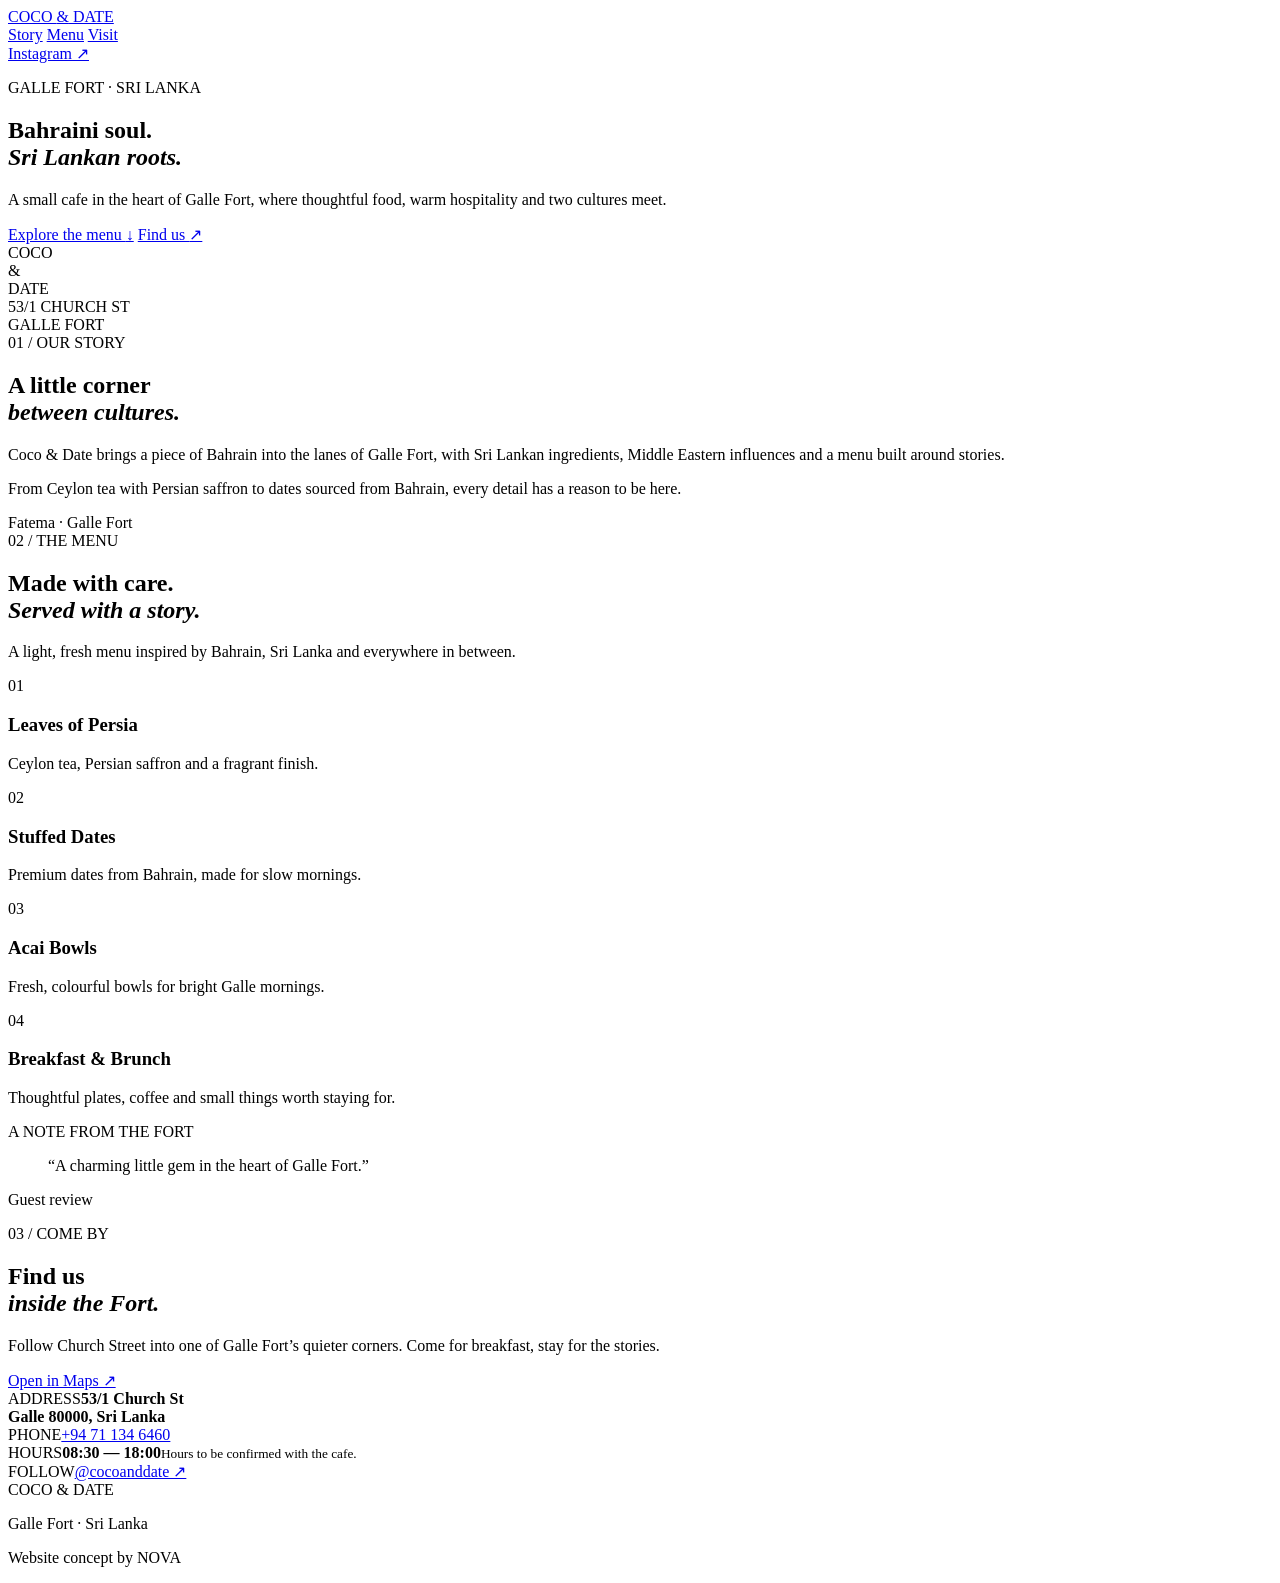
==== index.html @ 82e6dc42 "Build Coco & Date website foundation" ====
<!doctype html>
<html lang="en">
<head>
  <meta charset="UTF-8">
  <meta name="viewport" content="width=device-width, initial-scale=1.0">
  <meta name="description" content="Coco & Date, a Bahraini and Sri Lankan cafe experience in Galle Fort.">
  <meta name="theme-color" content="#17130f">
  <title>Coco & Date | Galle Fort</title>
  <link rel="preconnect" href="https://fonts.googleapis.com">
  <link rel="preconnect" href="https://fonts.gstatic.com" crossorigin>
  <link href="https://fonts.googleapis.com/css2?family=DM+Mono:wght@400;500&family=Manrope:wght@400;500;600&family=Playfair+Display:wght@500;600&display=swap" rel="stylesheet">
  <link rel="stylesheet" href="style.css">
</head>
<body>
  <div class="grain" aria-hidden="true"></div>
  <header class="nav-wrap">
    <nav class="nav container">
      <a class="brand" href="#top" aria-label="Coco and Date home">COCO <span>&</span> DATE</a>
      <div class="nav-links">
        <a href="#story">Story</a>
        <a href="#menu">Menu</a>
        <a href="#visit">Visit</a>
      </div>
      <a class="nav-cta" href="https://www.instagram.com/cocoanddate/" target="_blank" rel="noreferrer">Instagram ↗</a>
    </nav>
  </header>

  <main id="top">
    <section class="hero container">
      <div class="hero-copy reveal">
        <p class="eyebrow">GALLE FORT · SRI LANKA</p>
        <h1>Bahraini soul.<br><em>Sri Lankan roots.</em></h1>
        <p class="hero-text">A small cafe in the heart of Galle Fort, where thoughtful food, warm hospitality and two cultures meet.</p>
        <div class="hero-actions">
          <a class="button button-dark" href="#menu">Explore the menu <span>↓</span></a>
          <a class="text-link" href="#visit">Find us <span>↗</span></a>
        </div>
      </div>
      <div class="hero-art reveal delay-1" aria-label="Coco and Date visual placeholder">
        <div class="sun"></div>
        <div class="arch arch-back"></div>
        <div class="arch arch-front"><span>COCO<br>&<br>DATE</span></div>
        <div class="date-shape date-one"></div>
        <div class="date-shape date-two"></div>
        <div class="hero-note">53/1 CHURCH ST<br>GALLE FORT</div>
      </div>
    </section>

    <section class="story section container" id="story">
      <div class="section-label reveal">01 / OUR STORY</div>
      <div class="story-grid">
        <h2 class="reveal">A little corner<br><em>between cultures.</em></h2>
        <div class="story-copy reveal delay-1">
          <p>Coco & Date brings a piece of Bahrain into the lanes of Galle Fort, with Sri Lankan ingredients, Middle Eastern influences and a menu built around stories.</p>
          <p>From Ceylon tea with Persian saffron to dates sourced from Bahrain, every detail has a reason to be here.</p>
          <span class="signature">Fatema · Galle Fort</span>
        </div>
      </div>
    </section>

    <section class="menu section" id="menu">
      <div class="container">
        <div class="section-label reveal">02 / THE MENU</div>
        <div class="menu-head">
          <h2 class="reveal">Made with care.<br><em>Served with a story.</em></h2>
          <p class="reveal delay-1">A light, fresh menu inspired by Bahrain, Sri Lanka and everywhere in between.</p>
        </div>
        <div class="menu-grid">
          <article class="menu-card reveal">
            <span>01</span><h3>Leaves of Persia</h3><p>Ceylon tea, Persian saffron and a fragrant finish.</p>
          </article>
          <article class="menu-card featured reveal delay-1">
            <span>02</span><h3>Stuffed Dates</h3><p>Premium dates from Bahrain, made for slow mornings.</p>
          </article>
          <article class="menu-card reveal delay-2">
            <span>03</span><h3>Acai Bowls</h3><p>Fresh, colourful bowls for bright Galle mornings.</p>
          </article>
          <article class="menu-card reveal">
            <span>04</span><h3>Breakfast & Brunch</h3><p>Thoughtful plates, coffee and small things worth staying for.</p>
          </article>
        </div>
      </div>
    </section>

    <section class="quote section container">
      <p class="eyebrow reveal">A NOTE FROM THE FORT</p>
      <blockquote class="reveal delay-1">“A charming little gem in the heart of Galle Fort.”</blockquote>
      <p class="quote-source reveal delay-2">Guest review</p>
    </section>

    <section class="visit section container" id="visit">
      <div class="section-label reveal">03 / COME BY</div>
      <div class="visit-grid">
        <div class="visit-copy reveal">
          <h2>Find us<br><em>inside the Fort.</em></h2>
          <p>Follow Church Street into one of Galle Fort’s quieter corners. Come for breakfast, stay for the stories.</p>
          <a class="button button-dark" href="https://www.google.com/maps/search/?api=1&query=Coco%20And%20Date%2C%2053%2F1%20Church%20St%2C%20Galle" target="_blank" rel="noreferrer">Open in Maps ↗</a>
        </div>
        <div class="visit-card reveal delay-1">
          <div><span>ADDRESS</span><strong>53/1 Church St<br>Galle 80000, Sri Lanka</strong></div>
          <div><span>PHONE</span><a href="tel:+94711346460">+94 71 134 6460</a></div>
          <div><span>HOURS</span><strong>08:30 — 18:00</strong><small>Hours to be confirmed with the cafe.</small></div>
          <div><span>FOLLOW</span><a href="https://www.instagram.com/cocoanddate/" target="_blank" rel="noreferrer">@cocoanddate ↗</a></div>
        </div>
      </div>
    </section>
  </main>

  <footer class="footer container">
    <div class="brand">COCO <span>&</span> DATE</div>
    <p>Galle Fort · Sri Lanka</p>
    <p class="footer-note">Website concept by NOVA</p>
  </footer>

  <script src="script.js"></script>
</body>
</html>
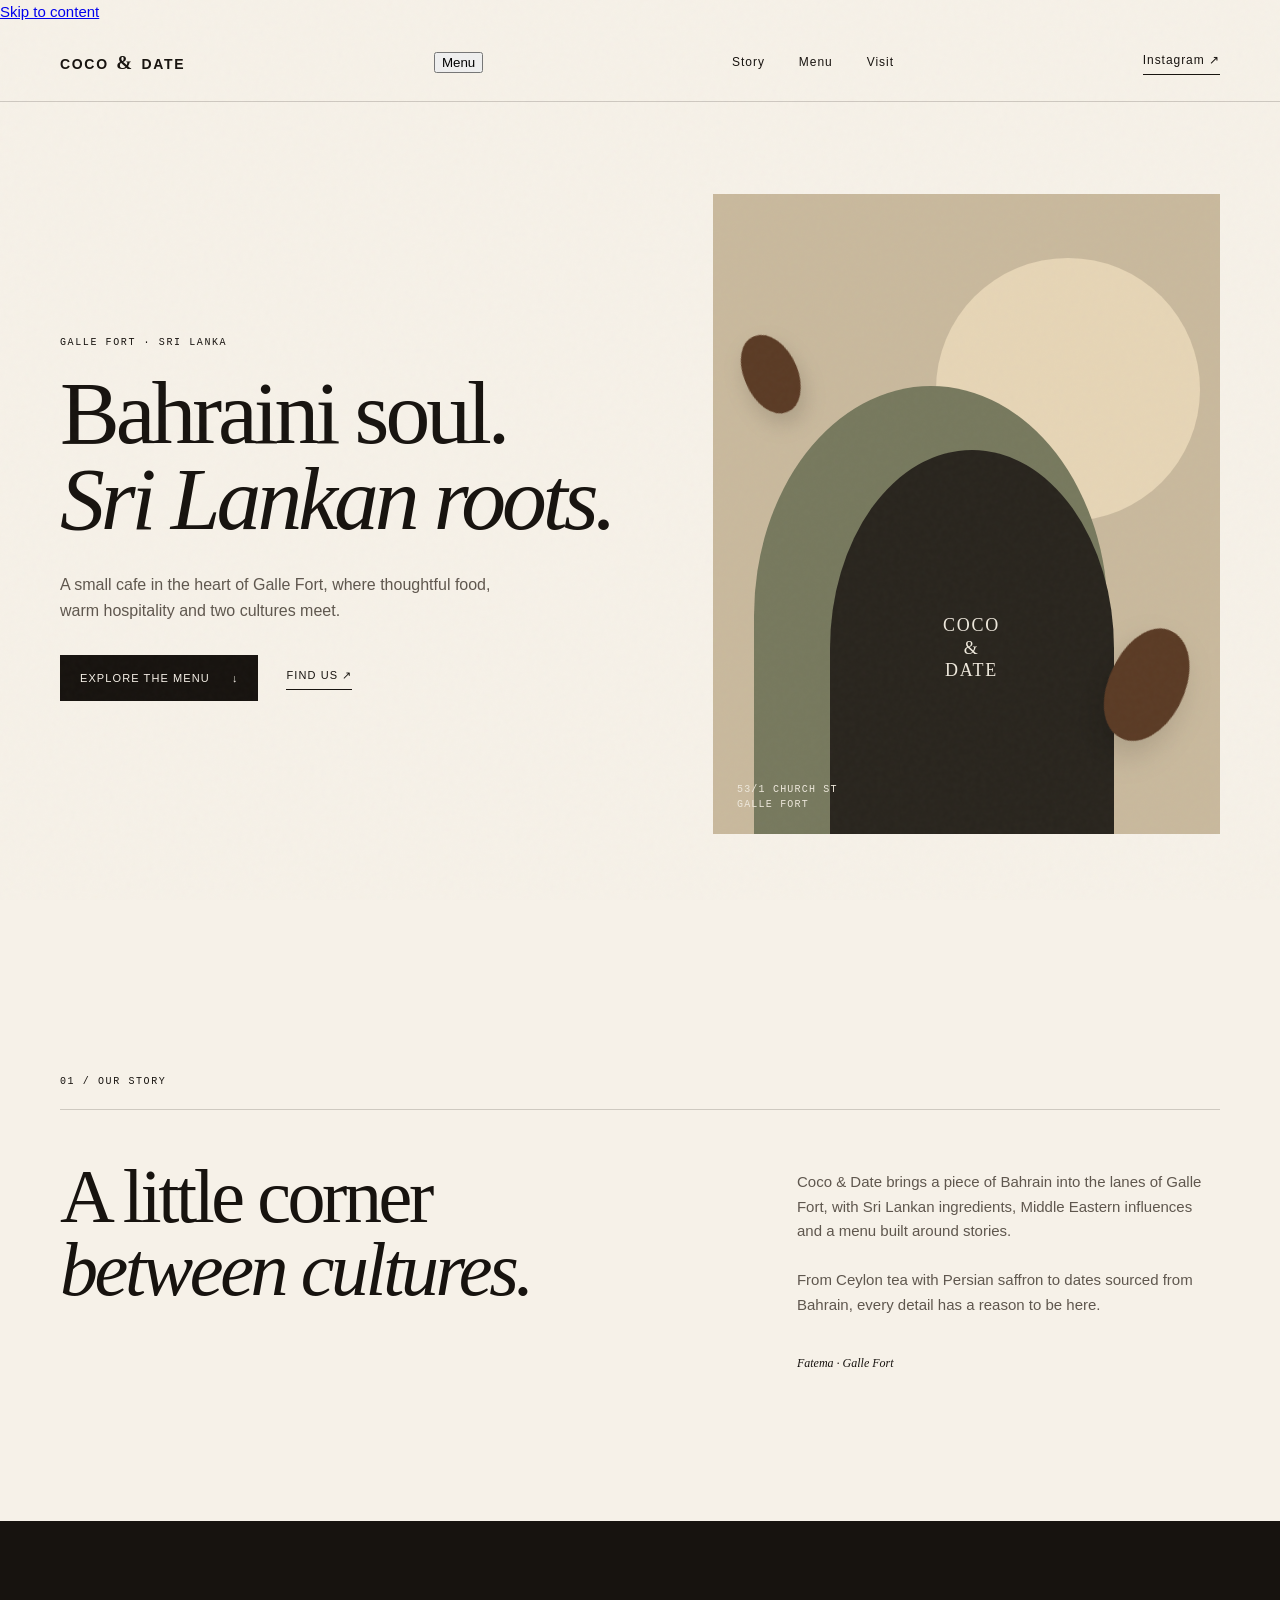
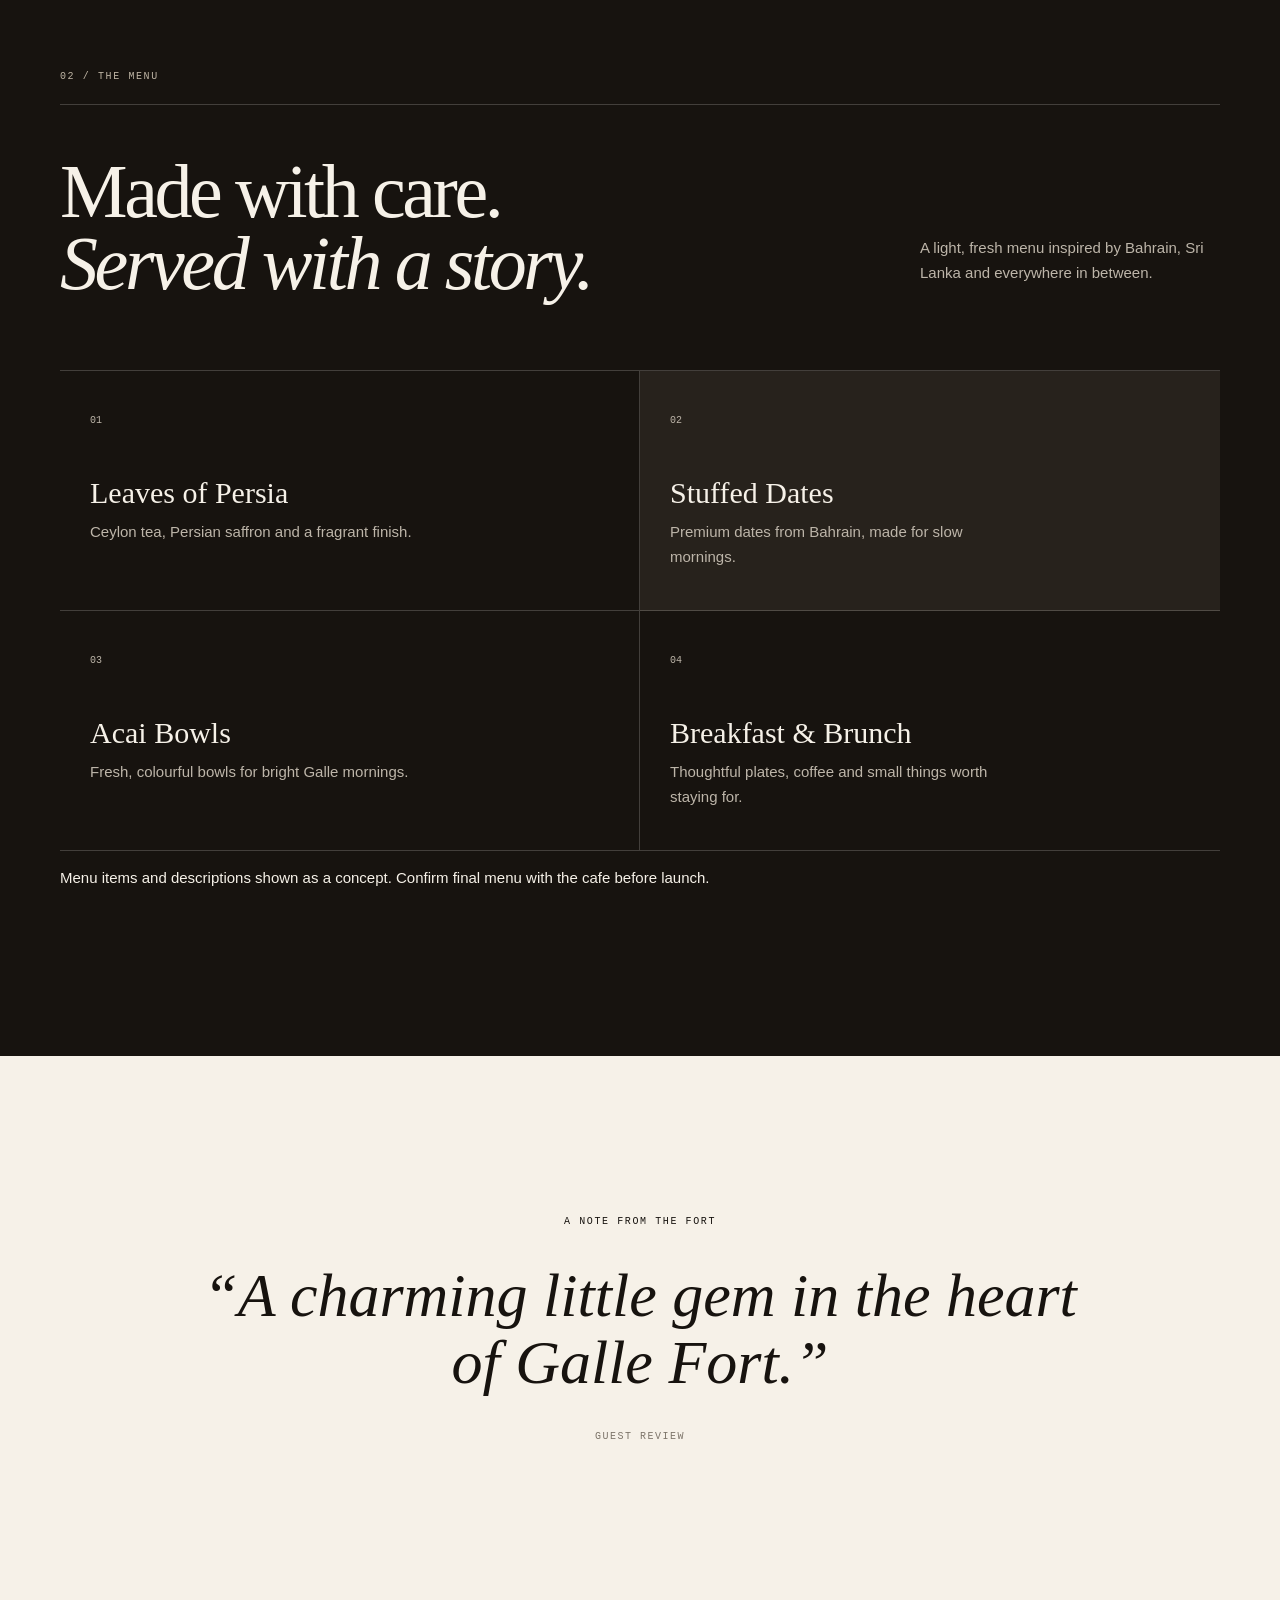
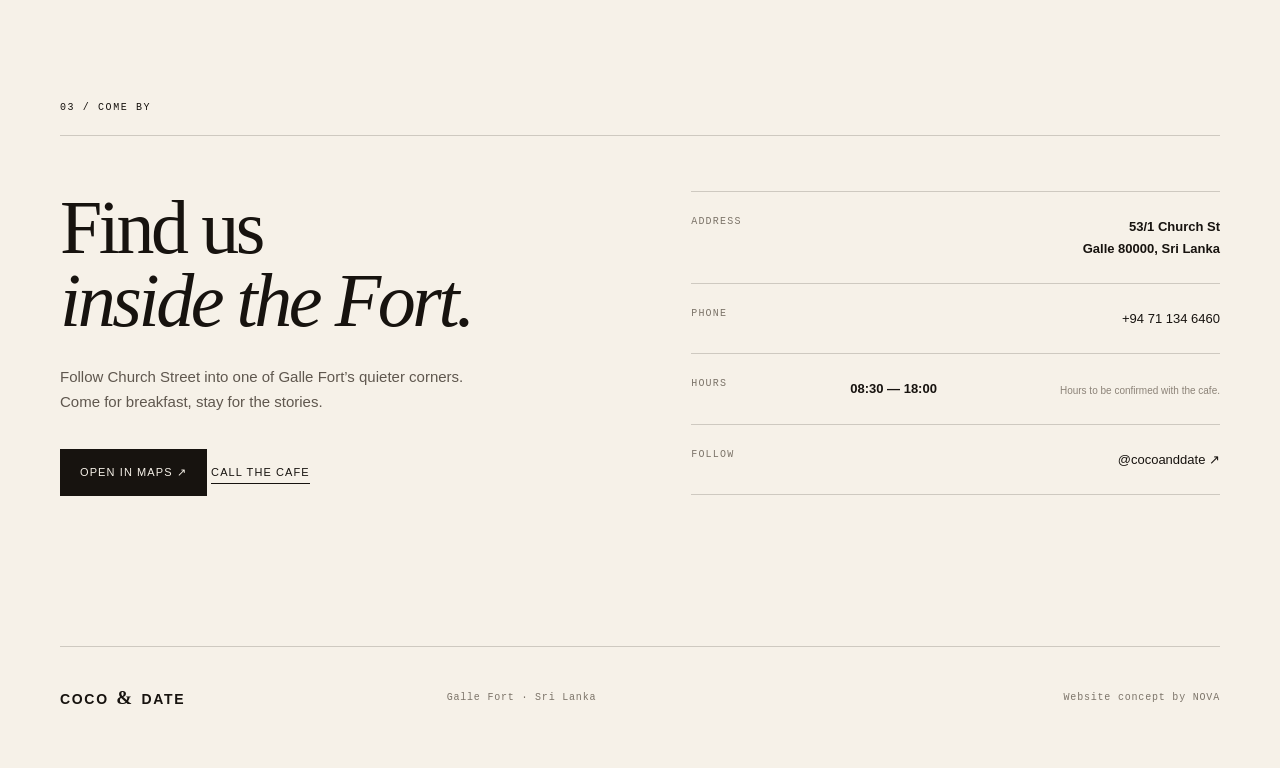
==== commit 73bad761: "Polish landing page SEO accessibility and mobile navigation" ====
--- a/index.html
+++ b/index.html
@@ -5,6 +5,14 @@
   <meta name="viewport" content="width=device-width, initial-scale=1.0">
   <meta name="description" content="Coco & Date, a Bahraini and Sri Lankan cafe experience in Galle Fort.">
   <meta name="theme-color" content="#17130f">
+  <meta name="robots" content="index, follow">
+  <meta property="og:type" content="website">
+  <meta property="og:title" content="Coco & Date | Galle Fort">
+  <meta property="og:description" content="Bahraini soul. Sri Lankan roots. A cafe experience in Galle Fort.">
+  <meta property="og:url" content="https://alphaoshyy.github.io/coco-date-website/">
+  <meta name="twitter:card" content="summary">
+  <link rel="canonical" href="https://alphaoshyy.github.io/coco-date-website/">
+  <link rel="icon" href="favicon.svg" type="image/svg+xml">
   <title>Coco & Date | Galle Fort</title>
   <link rel="preconnect" href="https://fonts.googleapis.com">
   <link rel="preconnect" href="https://fonts.gstatic.com" crossorigin>
@@ -12,21 +20,23 @@
   <link rel="stylesheet" href="style.css">
 </head>
 <body>
+  <a class="skip-link" href="#main-content">Skip to content</a>
   <div class="grain" aria-hidden="true"></div>
   <header class="nav-wrap">
-    <nav class="nav container">
+    <nav class="nav container" aria-label="Main navigation">
       <a class="brand" href="#top" aria-label="Coco and Date home">COCO <span>&</span> DATE</a>
-      <div class="nav-links">
+      <button class="menu-toggle" type="button" aria-expanded="false" aria-controls="site-nav">Menu</button>
+      <div class="nav-links" id="site-nav">
         <a href="#story">Story</a>
         <a href="#menu">Menu</a>
         <a href="#visit">Visit</a>
       </div>
-      <a class="nav-cta" href="https://www.instagram.com/cocoanddate/" target="_blank" rel="noreferrer">Instagram ↗</a>
+      <a class="nav-cta" href="https://www.instagram.com/cocoanddate/" target="_blank" rel="noopener noreferrer">Instagram ↗</a>
     </nav>
   </header>
 
-  <main id="top">
-    <section class="hero container">
+  <main id="main-content">
+    <section class="hero container" id="top">
       <div class="hero-copy reveal">
         <p class="eyebrow">GALLE FORT · SRI LANKA</p>
         <h1>Bahraini soul.<br><em>Sri Lankan roots.</em></h1>
@@ -36,10 +46,10 @@
           <a class="text-link" href="#visit">Find us <span>↗</span></a>
         </div>
       </div>
-      <div class="hero-art reveal delay-1" aria-label="Coco and Date visual placeholder">
+      <div class="hero-art reveal delay-1" role="img" aria-label="Editorial Coco and Date illustration inspired by Galle Fort, dates and warm Mediterranean architecture">
         <div class="sun"></div>
         <div class="arch arch-back"></div>
-        <div class="arch arch-front"><span>COCO<br>&<br>DATE</span></div>
+        <div class="arch arch-front"><span>COCO<br>&amp;<br>DATE</span></div>
         <div class="date-shape date-one"></div>
         <div class="date-shape date-two"></div>
         <div class="hero-note">53/1 CHURCH ST<br>GALLE FORT</div>
@@ -51,7 +61,7 @@
       <div class="story-grid">
         <h2 class="reveal">A little corner<br><em>between cultures.</em></h2>
         <div class="story-copy reveal delay-1">
-          <p>Coco & Date brings a piece of Bahrain into the lanes of Galle Fort, with Sri Lankan ingredients, Middle Eastern influences and a menu built around stories.</p>
+          <p>Coco &amp; Date brings a piece of Bahrain into the lanes of Galle Fort, with Sri Lankan ingredients, Middle Eastern influences and a menu built around stories.</p>
           <p>From Ceylon tea with Persian saffron to dates sourced from Bahrain, every detail has a reason to be here.</p>
           <span class="signature">Fatema · Galle Fort</span>
         </div>
@@ -66,19 +76,12 @@
           <p class="reveal delay-1">A light, fresh menu inspired by Bahrain, Sri Lanka and everywhere in between.</p>
         </div>
         <div class="menu-grid">
-          <article class="menu-card reveal">
-            <span>01</span><h3>Leaves of Persia</h3><p>Ceylon tea, Persian saffron and a fragrant finish.</p>
-          </article>
-          <article class="menu-card featured reveal delay-1">
-            <span>02</span><h3>Stuffed Dates</h3><p>Premium dates from Bahrain, made for slow mornings.</p>
-          </article>
-          <article class="menu-card reveal delay-2">
-            <span>03</span><h3>Acai Bowls</h3><p>Fresh, colourful bowls for bright Galle mornings.</p>
-          </article>
-          <article class="menu-card reveal">
-            <span>04</span><h3>Breakfast & Brunch</h3><p>Thoughtful plates, coffee and small things worth staying for.</p>
-          </article>
+          <article class="menu-card reveal"><span>01</span><h3>Leaves of Persia</h3><p>Ceylon tea, Persian saffron and a fragrant finish.</p></article>
+          <article class="menu-card featured reveal delay-1"><span>02</span><h3>Stuffed Dates</h3><p>Premium dates from Bahrain, made for slow mornings.</p></article>
+          <article class="menu-card reveal delay-2"><span>03</span><h3>Acai Bowls</h3><p>Fresh, colourful bowls for bright Galle mornings.</p></article>
+          <article class="menu-card reveal"><span>04</span><h3>Breakfast &amp; Brunch</h3><p>Thoughtful plates, coffee and small things worth staying for.</p></article>
         </div>
+        <p class="menu-note">Menu items and descriptions shown as a concept. Confirm final menu with the cafe before launch.</p>
       </div>
     </section>
 
@@ -94,20 +97,23 @@
         <div class="visit-copy reveal">
           <h2>Find us<br><em>inside the Fort.</em></h2>
           <p>Follow Church Street into one of Galle Fort’s quieter corners. Come for breakfast, stay for the stories.</p>
-          <a class="button button-dark" href="https://www.google.com/maps/search/?api=1&query=Coco%20And%20Date%2C%2053%2F1%20Church%20St%2C%20Galle" target="_blank" rel="noreferrer">Open in Maps ↗</a>
+          <div class="visit-actions">
+            <a class="button button-dark" href="https://www.google.com/maps/search/?api=1&query=Coco%20And%20Date%2C%2053%2F1%20Church%20St%2C%20Galle" target="_blank" rel="noopener noreferrer">Open in Maps ↗</a>
+            <a class="text-link" href="tel:+94711346460">Call the cafe</a>
+          </div>
         </div>
         <div class="visit-card reveal delay-1">
           <div><span>ADDRESS</span><strong>53/1 Church St<br>Galle 80000, Sri Lanka</strong></div>
           <div><span>PHONE</span><a href="tel:+94711346460">+94 71 134 6460</a></div>
           <div><span>HOURS</span><strong>08:30 — 18:00</strong><small>Hours to be confirmed with the cafe.</small></div>
-          <div><span>FOLLOW</span><a href="https://www.instagram.com/cocoanddate/" target="_blank" rel="noreferrer">@cocoanddate ↗</a></div>
+          <div><span>FOLLOW</span><a href="https://www.instagram.com/cocoanddate/" target="_blank" rel="noopener noreferrer">@cocoanddate ↗</a></div>
         </div>
       </div>
     </section>
   </main>
 
   <footer class="footer container">
-    <div class="brand">COCO <span>&</span> DATE</div>
+    <div class="brand">COCO <span>&amp;</span> DATE</div>
     <p>Galle Fort · Sri Lanka</p>
     <p class="footer-note">Website concept by NOVA</p>
   </footer>
--- a/style.css
+++ b/style.css
@@ -0,0 +1 @@
+:root{--ink:#17130f;--cream:#eee8dc;--paper:#f6f1e8;--sand:#d7c7ac;--olive:#59604a;--line:rgba(23,19,15,.18);--serif:'Playfair Display',serif;--sans:'Manrope',sans-serif;--mono:'DM Mono',monospace}*{box-sizing:border-box}html{scroll-behavior:smooth}body{margin:0;background:var(--paper);color:var(--ink);font-family:var(--sans);font-size:15px;line-height:1.65}.grain{position:fixed;inset:0;pointer-events:none;opacity:.055;z-index:20;background-image:url("data:image/svg+xml,%3Csvg viewBox='0 0 180 180' xmlns='http://www.w3.org/2000/svg'%3E%3Cfilter id='n'%3E%3CfeTurbulence type='fractalNoise' baseFrequency='.9' numOctaves='4' stitchTiles='stitch'/%3E%3C/filter%3E%3Crect width='100%25' height='100%25' filter='url(%23n)' opacity='.45'/%3E%3C/svg%3E")}.container{width:min(1160px,calc(100% - 48px));margin:auto}.nav-wrap{position:sticky;top:0;z-index:10;background:rgba(246,241,232,.88);backdrop-filter:blur(14px);border-bottom:1px solid var(--line)}.nav{height:76px;display:flex;align-items:center;justify-content:space-between}.brand{font-size:14px;letter-spacing:.12em;font-weight:600;text-decoration:none;color:inherit}.brand span{font-family:var(--serif);font-size:19px;margin:0 2px}.nav-links{display:flex;gap:34px}.nav a{color:inherit}.nav-links a,.nav-cta{font-size:12px;text-decoration:none;letter-spacing:.08em}.nav-cta{border-bottom:1px solid var(--ink);padding-bottom:3px}.hero{min-height:calc(100vh - 76px);display:grid;grid-template-columns:1fr .9fr;align-items:center;gap:7vw;padding:80px 0}.eyebrow,.section-label{font:500 10px var(--mono);letter-spacing:.16em}.hero h1,.story h2,.menu-head h2,.visit h2{font:500 clamp(52px,7vw,92px)/.96 var(--serif);letter-spacing:-.045em;margin:22px 0}.hero h1 em,.story h2 em,.menu-head h2 em,.visit h2 em{font-style:italic}.hero-text{max-width:470px;font-size:16px;color:#5f574e;margin:30px 0}.hero-actions{display:flex;align-items:center;gap:28px}.button{display:inline-flex;align-items:center;gap:22px;padding:14px 20px;text-decoration:none;font-size:11px;letter-spacing:.1em;text-transform:uppercase}.button-dark{background:var(--ink);color:var(--paper)}.text-link{font-size:11px;letter-spacing:.1em;text-transform:uppercase;color:inherit;text-decoration:none;border-bottom:1px solid var(--ink);padding-bottom:5px}.hero-art{height:min(640px,70vw);min-height:500px;position:relative;overflow:hidden;background:#c9b99d}.sun{position:absolute;width:52%;aspect-ratio:1;border-radius:50%;background:#e6d5b6;top:10%;right:4%}.arch{position:absolute;border-radius:50% 50% 0 0}.arch-back{width:70%;height:72%;left:8%;bottom:-2%;background:#77795e}.arch-front{width:56%;height:62%;left:23%;bottom:-2%;background:#29251e;display:grid;place-items:center;color:#eee8dc;text-align:center;font:500 18px/1.25 var(--serif);letter-spacing:.1em}.date-shape{position:absolute;width:76px;height:118px;background:#5b3b25;border-radius:46% 54% 48% 52%;filter:drop-shadow(0 16px 15px rgba(0,0,0,.15));transform:rotate(28deg)}.date-one{right:7%;bottom:14%}.date-two{left:4%;top:19%;transform:rotate(-22deg) scale(.7)}.hero-note{position:absolute;left:24px;bottom:22px;color:#eee8dc;font:10px/1.5 var(--mono);letter-spacing:.12em}.section{padding:150px 0}.section-label{padding-bottom:22px;border-bottom:1px solid var(--line)}.story-grid{display:grid;grid-template-columns:1.2fr .8fr;gap:8vw;padding-top:50px}.story h2{font-size:clamp(48px,6vw,76px);margin:0}.story-copy{max-width:410px;padding-top:10px}.story-copy p{margin:0 0 24px;color:#5f574e}.signature{display:block;margin-top:38px;font:12px var(--serif);font-style:italic}.menu{background:var(--ink);color:var(--paper)}.menu .section-label{border-color:rgba(246,241,232,.2);color:#bfb5a5}.menu-head{display:flex;justify-content:space-between;align-items:end;gap:50px;padding:50px 0 70px}.menu-head h2{font-size:clamp(48px,6vw,76px);margin:0}.menu-head p{max-width:300px;color:#bdb5a9}.menu-grid{display:grid;grid-template-columns:repeat(2,1fr);border-top:1px solid rgba(246,241,232,.2)}.menu-card{min-height:240px;padding:35px 30px;border-bottom:1px solid rgba(246,241,232,.2)}.menu-card:nth-child(odd){border-right:1px solid rgba(246,241,232,.2)}.menu-card span{font:10px var(--mono);color:#bdb5a9}.menu-card h3{font:500 30px var(--serif);margin:45px 0 10px}.menu-card p{max-width:330px;color:#bdb5a9;margin:0}.menu-card.featured{background:#27221c}.quote{text-align:center;padding-bottom:100px}.quote blockquote{font:italic 500 clamp(34px,5vw,62px)/1.08 var(--serif);max-width:900px;margin:35px auto}.quote-source{font:10px var(--mono);text-transform:uppercase;letter-spacing:.15em;color:#7c7469}.visit-grid{display:grid;grid-template-columns:1fr 1fr;gap:8vw;padding-top:55px}.visit-copy h2{margin:0 0 28px;font-size:clamp(50px,6vw,76px)}.visit-copy p{max-width:420px;color:#5f574e;margin-bottom:35px}.visit-card{border-top:1px solid var(--line)}.visit-card>div{padding:24px 0;border-bottom:1px solid var(--line);display:flex;justify-content:space-between;gap:30px}.visit-card span{font:10px var(--mono);letter-spacing:.12em;color:#7c7469}.visit-card strong,.visit-card a{font-size:13px;text-align:right;color:inherit;text-decoration:none}.visit-card small{display:block;color:#8c8378;font-size:10px;margin-top:5px;text-align:right}.footer{padding:35px 0 55px;border-top:1px solid var(--line);display:grid;grid-template-columns:1fr 1fr 1fr;align-items:center}.footer p{font:10px var(--mono);letter-spacing:.08em;color:#7c7469;margin:0}.footer-note{text-align:right}.reveal{opacity:0;transform:translateY(24px);transition:opacity .8s ease,transform .8s ease}.reveal.visible{opacity:1;transform:none}.delay-1{transition-delay:.12s}.delay-2{transition-delay:.22s}@media(max-width:800px){.container{width:min(100% - 32px,600px)}.nav{height:68px}.nav-links{display:none}.hero{min-height:auto;grid-template-columns:1fr;gap:55px;padding:70px 0}.hero h1{font-size:58px}.hero-art{height:110vw;min-height:420px}.section{padding:100px 0}.story-grid,.visit-grid{grid-template-columns:1fr;gap:50px}.menu-head{display:block}.menu-head p{margin-top:28px}.menu-grid{grid-template-columns:1fr}.menu-card:nth-child(odd){border-right:0}.footer{grid-template-columns:1fr;gap:18px}.footer-note{text-align:left}.visit-card>div{display:grid;grid-template-columns:90px 1fr}.visit-card strong,.visit-card a,.visit-card small{text-align:left}.hero-actions{gap:18px}.button{padding:13px 16px}}
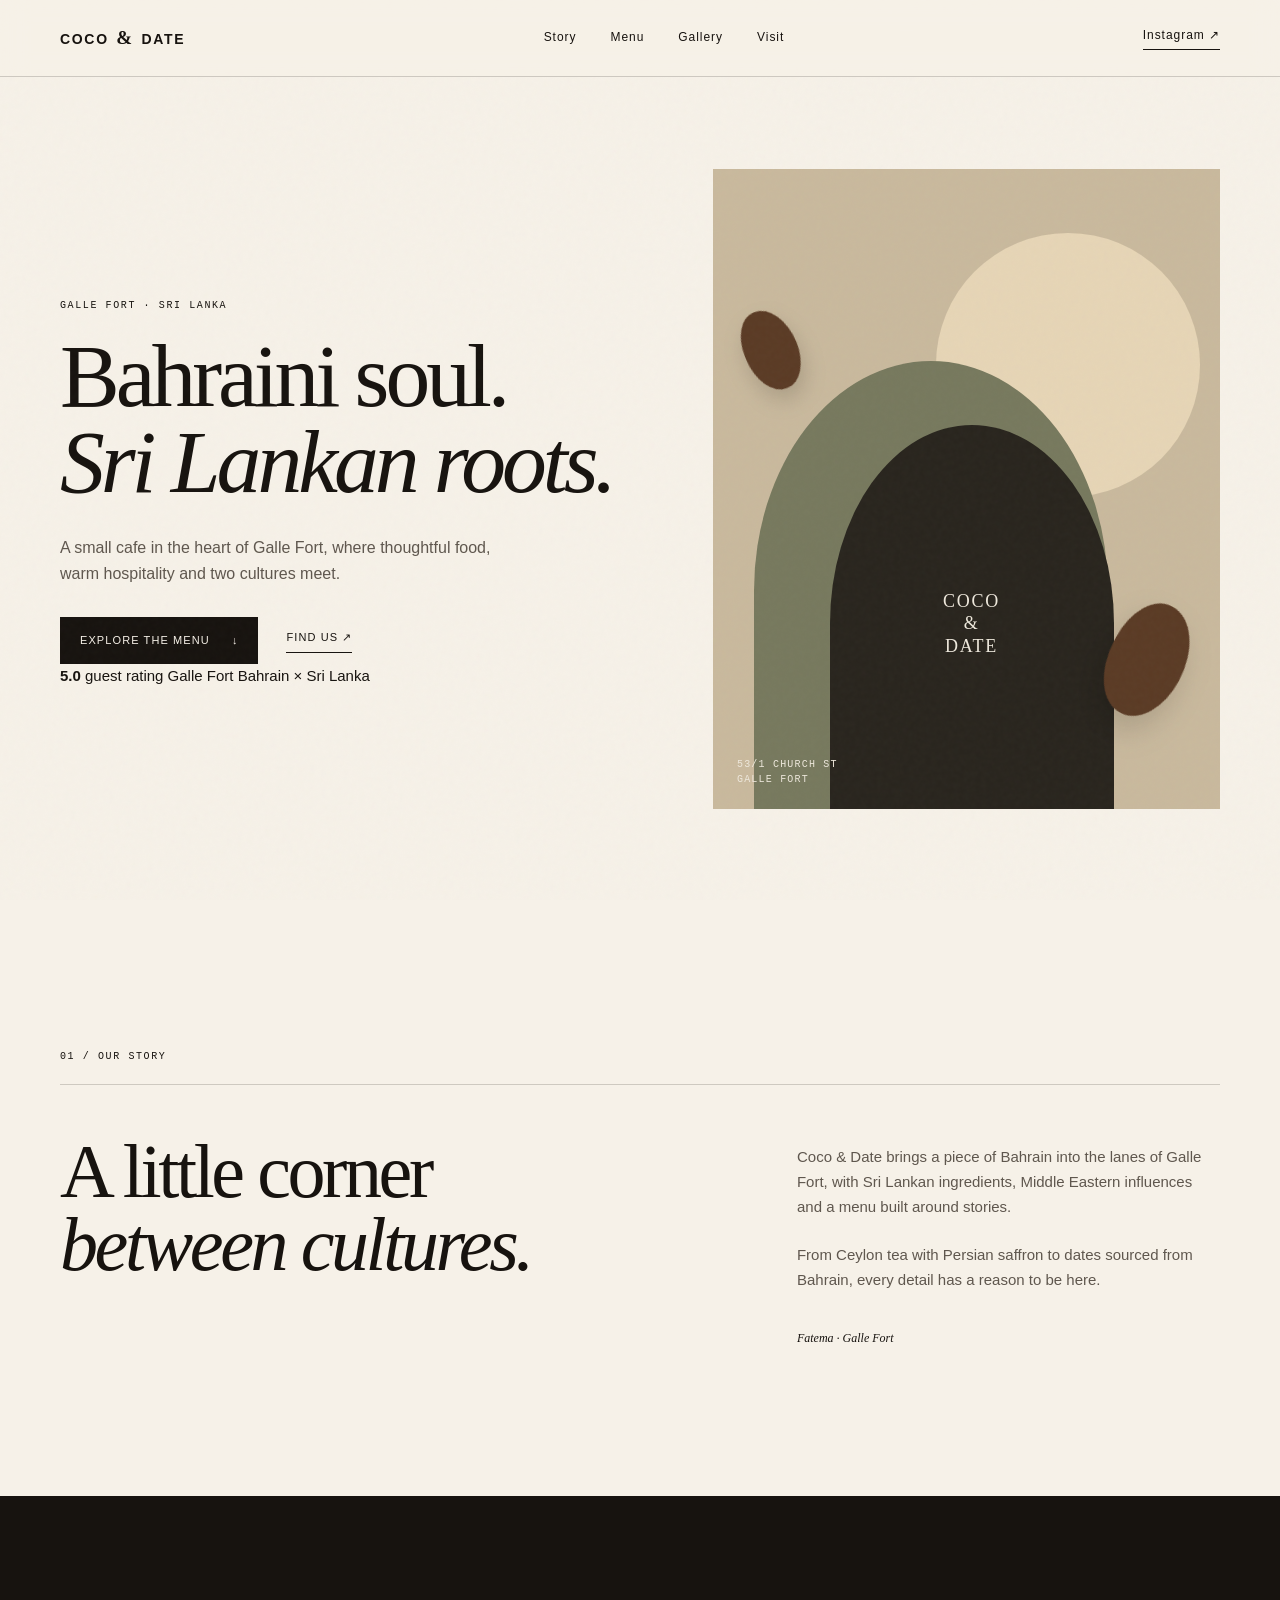
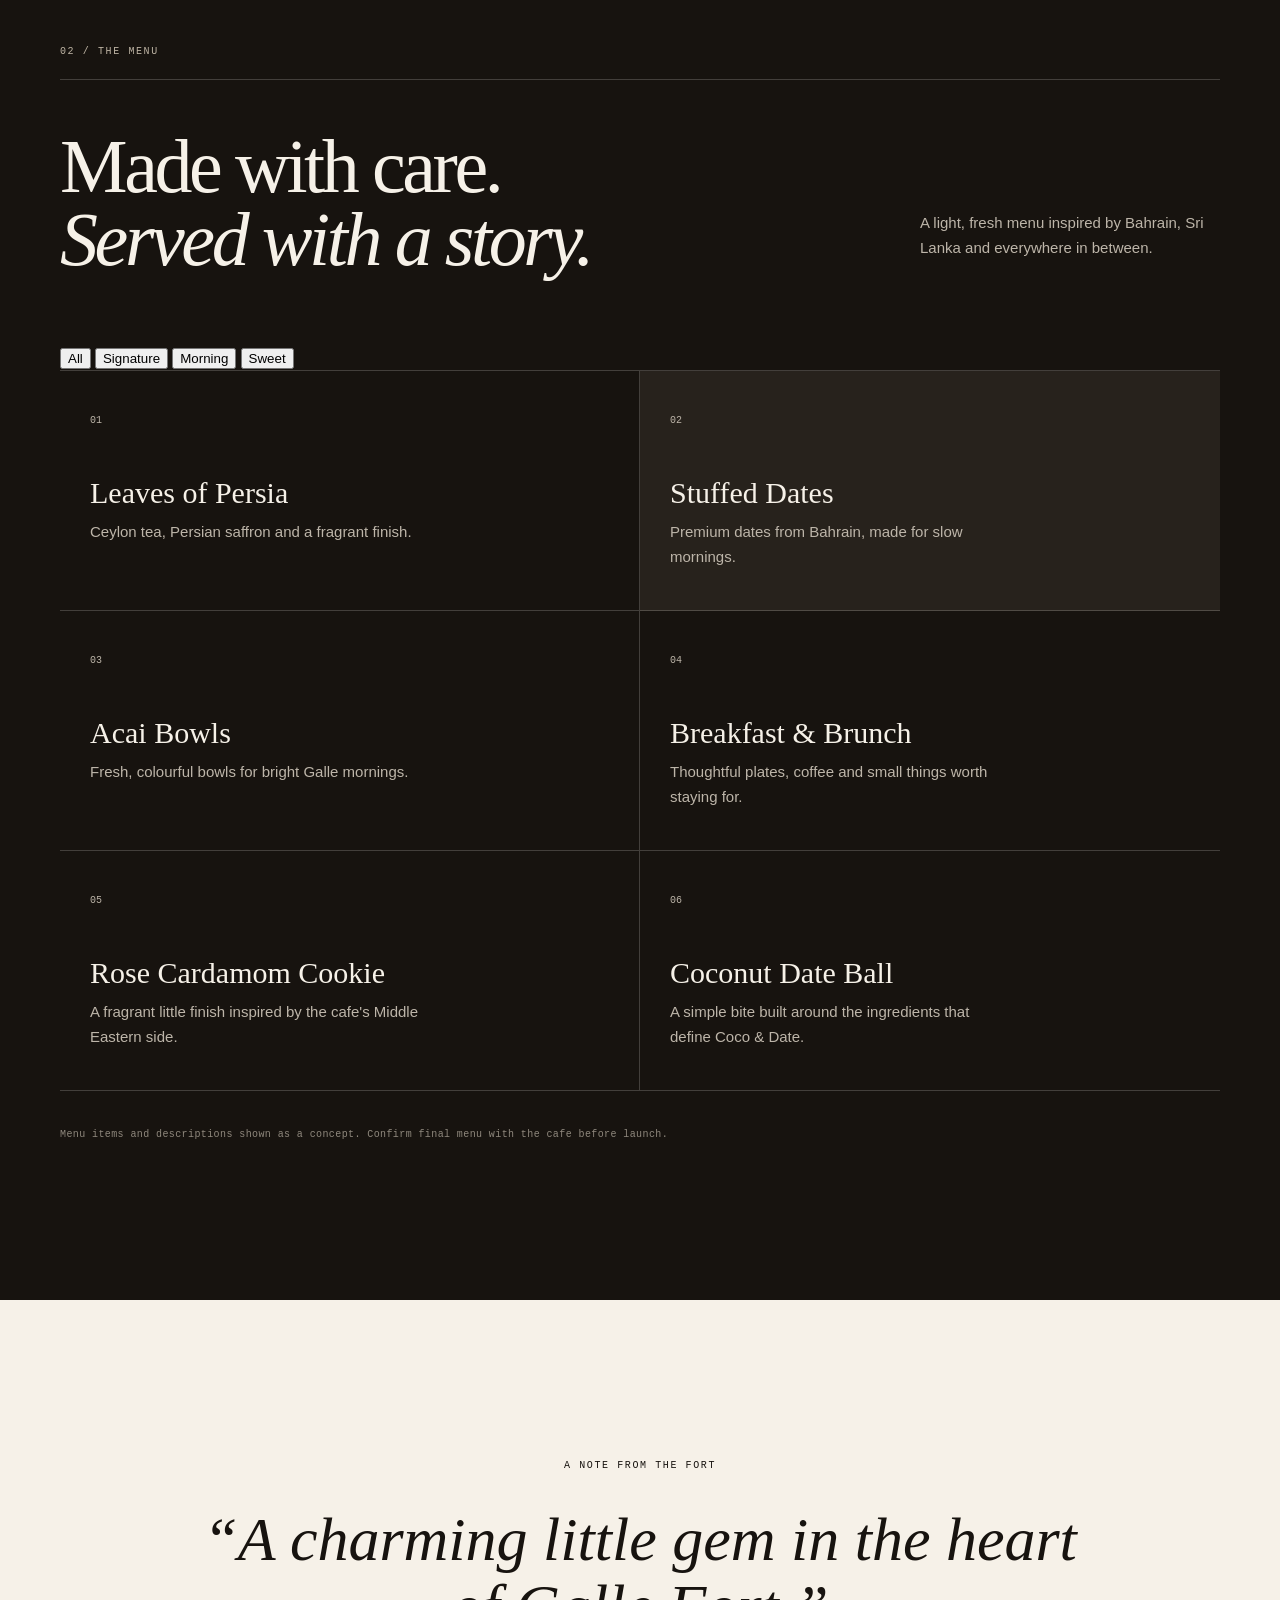
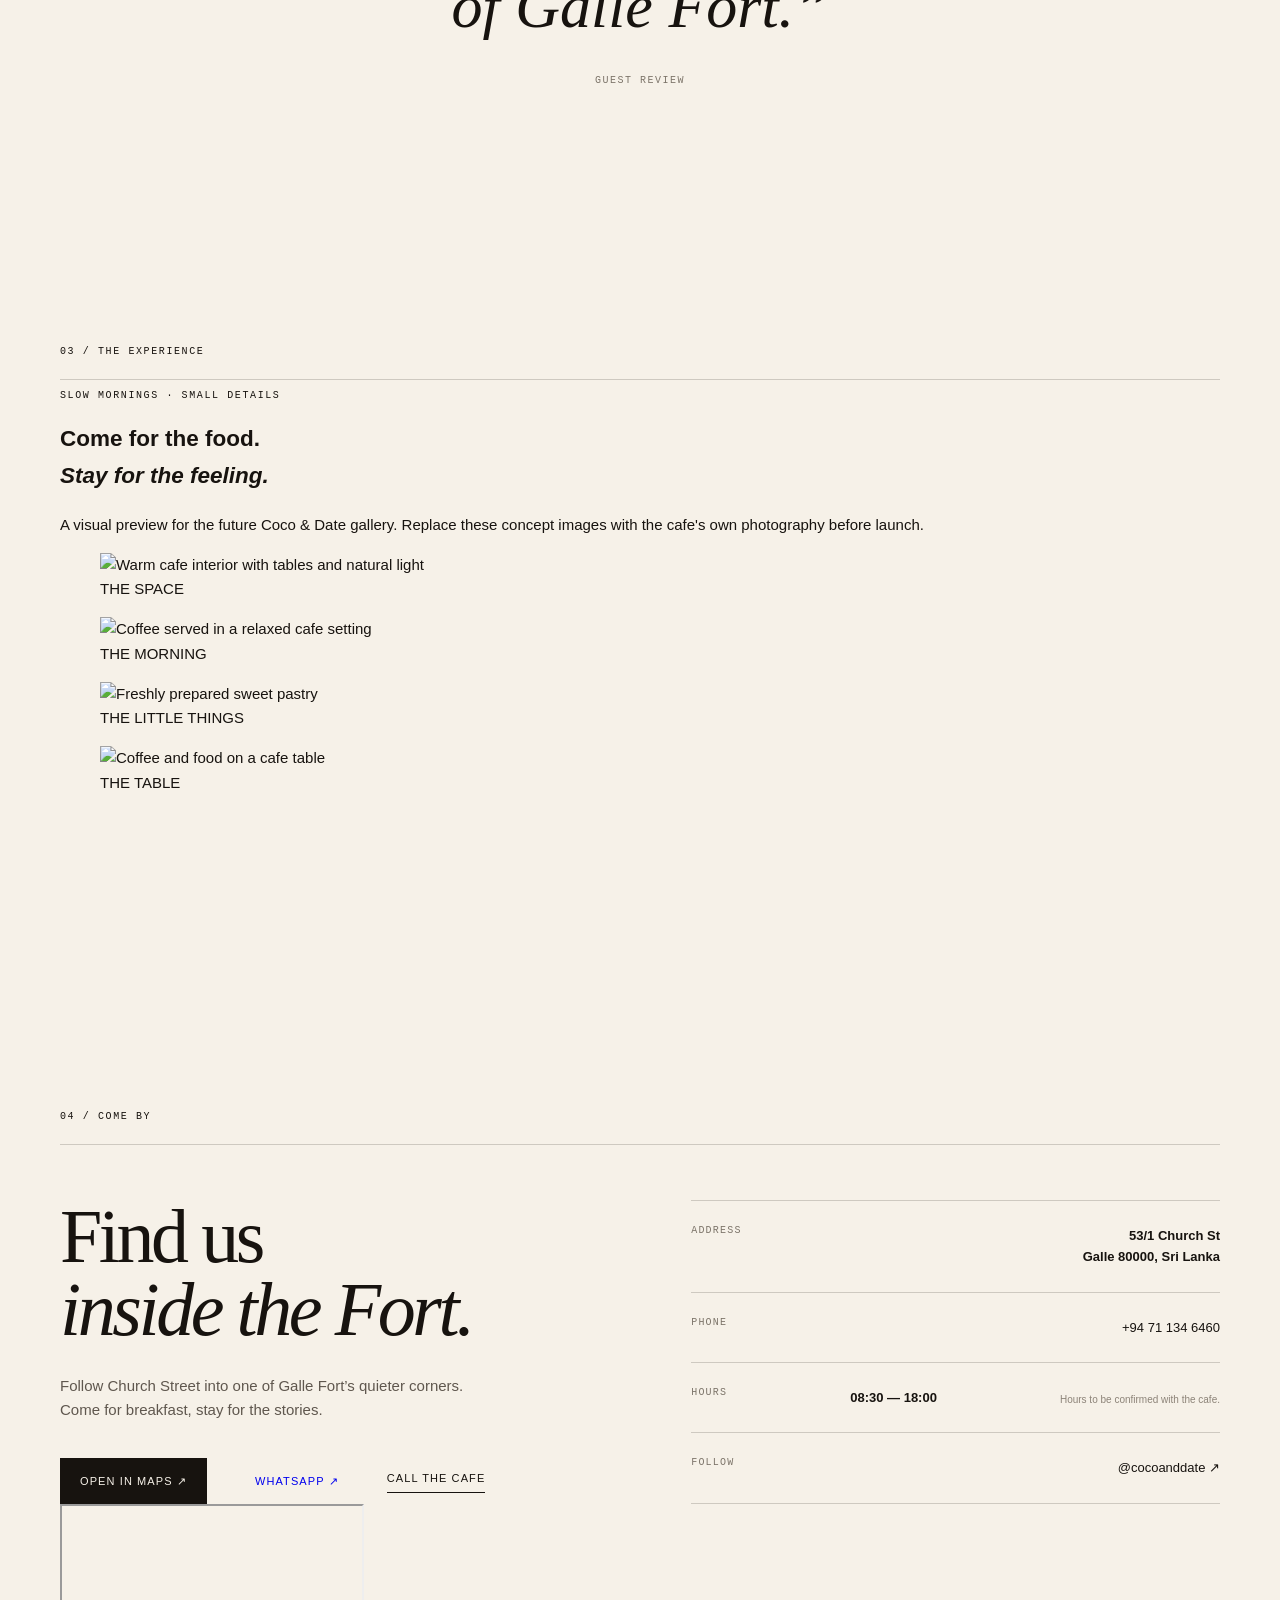
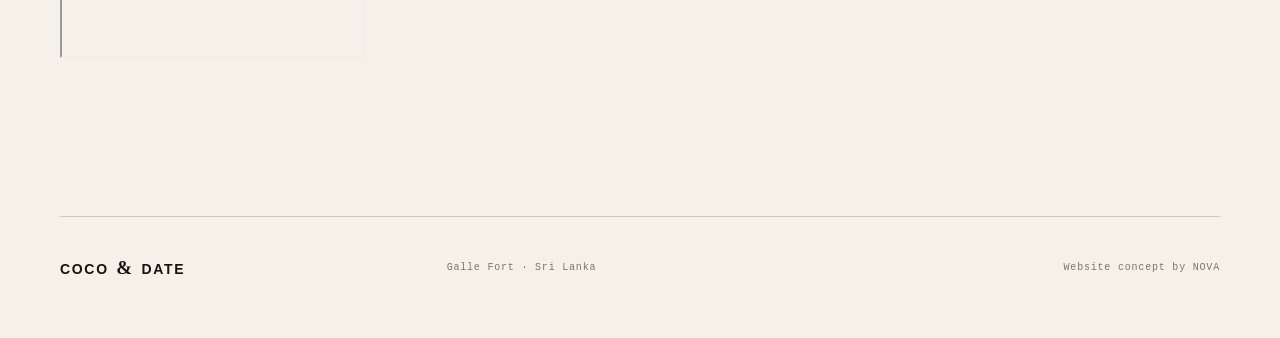
==== commit 195176e5: "Build client-ready Coco & Date demo experience" ====
--- a/index.html
+++ b/index.html
@@ -22,6 +22,7 @@
 <body>
   <a class="skip-link" href="#main-content">Skip to content</a>
   <div class="grain" aria-hidden="true"></div>
+
   <header class="nav-wrap">
     <nav class="nav container" aria-label="Main navigation">
       <a class="brand" href="#top" aria-label="Coco and Date home">COCO <span>&</span> DATE</a>
@@ -29,6 +30,7 @@
       <div class="nav-links" id="site-nav">
         <a href="#story">Story</a>
         <a href="#menu">Menu</a>
+        <a href="#gallery">Gallery</a>
         <a href="#visit">Visit</a>
       </div>
       <a class="nav-cta" href="https://www.instagram.com/cocoanddate/" target="_blank" rel="noopener noreferrer">Instagram ↗</a>
@@ -44,6 +46,11 @@
         <div class="hero-actions">
           <a class="button button-dark" href="#menu">Explore the menu <span>↓</span></a>
           <a class="text-link" href="#visit">Find us <span>↗</span></a>
+        </div>
+        <div class="hero-proof">
+          <span><strong>5.0</strong> guest rating</span>
+          <span>Galle Fort</span>
+          <span>Bahrain × Sri Lanka</span>
         </div>
       </div>
       <div class="hero-art reveal delay-1" role="img" aria-label="Editorial Coco and Date illustration inspired by Galle Fort, dates and warm Mediterranean architecture">
@@ -75,11 +82,19 @@
           <h2 class="reveal">Made with care.<br><em>Served with a story.</em></h2>
           <p class="reveal delay-1">A light, fresh menu inspired by Bahrain, Sri Lanka and everywhere in between.</p>
         </div>
+        <div class="menu-tabs reveal" role="tablist" aria-label="Menu categories">
+          <button class="menu-tab active" type="button" data-filter="all" role="tab" aria-selected="true">All</button>
+          <button class="menu-tab" type="button" data-filter="signature" role="tab" aria-selected="false">Signature</button>
+          <button class="menu-tab" type="button" data-filter="morning" role="tab" aria-selected="false">Morning</button>
+          <button class="menu-tab" type="button" data-filter="sweet" role="tab" aria-selected="false">Sweet</button>
+        </div>
         <div class="menu-grid">
-          <article class="menu-card reveal"><span>01</span><h3>Leaves of Persia</h3><p>Ceylon tea, Persian saffron and a fragrant finish.</p></article>
-          <article class="menu-card featured reveal delay-1"><span>02</span><h3>Stuffed Dates</h3><p>Premium dates from Bahrain, made for slow mornings.</p></article>
-          <article class="menu-card reveal delay-2"><span>03</span><h3>Acai Bowls</h3><p>Fresh, colourful bowls for bright Galle mornings.</p></article>
-          <article class="menu-card reveal"><span>04</span><h3>Breakfast &amp; Brunch</h3><p>Thoughtful plates, coffee and small things worth staying for.</p></article>
+          <article class="menu-card reveal" data-category="signature"><span>01</span><h3>Leaves of Persia</h3><p>Ceylon tea, Persian saffron and a fragrant finish.</p></article>
+          <article class="menu-card featured reveal delay-1" data-category="signature"><span>02</span><h3>Stuffed Dates</h3><p>Premium dates from Bahrain, made for slow mornings.</p></article>
+          <article class="menu-card reveal delay-2" data-category="morning"><span>03</span><h3>Acai Bowls</h3><p>Fresh, colourful bowls for bright Galle mornings.</p></article>
+          <article class="menu-card reveal" data-category="morning"><span>04</span><h3>Breakfast &amp; Brunch</h3><p>Thoughtful plates, coffee and small things worth staying for.</p></article>
+          <article class="menu-card reveal" data-category="sweet"><span>05</span><h3>Rose Cardamom Cookie</h3><p>A fragrant little finish inspired by the cafe's Middle Eastern side.</p></article>
+          <article class="menu-card reveal delay-1" data-category="sweet"><span>06</span><h3>Coconut Date Ball</h3><p>A simple bite built around the ingredients that define Coco &amp; Date.</p></article>
         </div>
         <p class="menu-note">Menu items and descriptions shown as a concept. Confirm final menu with the cafe before launch.</p>
       </div>
@@ -91,14 +106,44 @@
       <p class="quote-source reveal delay-2">Guest review</p>
     </section>
 
+    <section class="gallery section container" id="gallery">
+      <div class="section-label reveal">03 / THE EXPERIENCE</div>
+      <div class="gallery-head">
+        <div>
+          <p class="eyebrow reveal">SLOW MORNINGS · SMALL DETAILS</p>
+          <h2 class="reveal">Come for the food.<br><em>Stay for the feeling.</em></h2>
+        </div>
+        <p class="gallery-intro reveal delay-1">A visual preview for the future Coco &amp; Date gallery. Replace these concept images with the cafe's own photography before launch.</p>
+      </div>
+      <div class="gallery-grid">
+        <figure class="gallery-item gallery-tall reveal">
+          <img src="https://images.unsplash.com/photo-1517248135467-4c7edcad34c4?auto=format&fit=crop&w=1200&q=82" alt="Warm cafe interior with tables and natural light" loading="lazy">
+          <figcaption>THE SPACE</figcaption>
+        </figure>
+        <figure class="gallery-item gallery-wide reveal delay-1">
+          <img src="https://images.unsplash.com/photo-1495474472287-4d71bcdd2085?auto=format&fit=crop&w=1200&q=82" alt="Coffee served in a relaxed cafe setting" loading="lazy">
+          <figcaption>THE MORNING</figcaption>
+        </figure>
+        <figure class="gallery-item gallery-small reveal delay-2">
+          <img src="https://images.unsplash.com/photo-1551024506-0bccd828d307?auto=format&fit=crop&w=900&q=82" alt="Freshly prepared sweet pastry" loading="lazy">
+          <figcaption>THE LITTLE THINGS</figcaption>
+        </figure>
+        <figure class="gallery-item gallery-small reveal">
+          <img src="https://images.unsplash.com/photo-1541167760496-1628856ab772?auto=format&fit=crop&w=900&q=82" alt="Coffee and food on a cafe table" loading="lazy">
+          <figcaption>THE TABLE</figcaption>
+        </figure>
+      </div>
+    </section>
+
     <section class="visit section container" id="visit">
-      <div class="section-label reveal">03 / COME BY</div>
+      <div class="section-label reveal">04 / COME BY</div>
       <div class="visit-grid">
         <div class="visit-copy reveal">
           <h2>Find us<br><em>inside the Fort.</em></h2>
           <p>Follow Church Street into one of Galle Fort’s quieter corners. Come for breakfast, stay for the stories.</p>
           <div class="visit-actions">
             <a class="button button-dark" href="https://www.google.com/maps/search/?api=1&query=Coco%20And%20Date%2C%2053%2F1%20Church%20St%2C%20Galle" target="_blank" rel="noopener noreferrer">Open in Maps ↗</a>
+            <a class="button button-whatsapp" href="https://wa.me/94711346460" target="_blank" rel="noopener noreferrer">WhatsApp ↗</a>
             <a class="text-link" href="tel:+94711346460">Call the cafe</a>
           </div>
         </div>
@@ -108,6 +153,9 @@
           <div><span>HOURS</span><strong>08:30 — 18:00</strong><small>Hours to be confirmed with the cafe.</small></div>
           <div><span>FOLLOW</span><a href="https://www.instagram.com/cocoanddate/" target="_blank" rel="noopener noreferrer">@cocoanddate ↗</a></div>
         </div>
+      </div>
+      <div class="map-wrap reveal delay-2">
+        <iframe title="Coco & Date location in Galle Fort" src="https://www.google.com/maps?q=Coco%20And%20Date%2C%2053%2F1%20Church%20St%2C%20Galle&output=embed" loading="lazy" referrerpolicy="no-referrer-when-downgrade"></iframe>
       </div>
     </section>
   </main>
--- a/style.css
+++ b/style.css
@@ -1 +1 @@
-:root{--ink:#17130f;--cream:#eee8dc;--paper:#f6f1e8;--sand:#d7c7ac;--olive:#59604a;--line:rgba(23,19,15,.18);--serif:'Playfair Display',serif;--sans:'Manrope',sans-serif;--mono:'DM Mono',monospace}*{box-sizing:border-box}html{scroll-behavior:smooth}body{margin:0;background:var(--paper);color:var(--ink);font-family:var(--sans);font-size:15px;line-height:1.65}.grain{position:fixed;inset:0;pointer-events:none;opacity:.055;z-index:20;background-image:url("data:image/svg+xml,%3Csvg viewBox='0 0 180 180' xmlns='http://www.w3.org/2000/svg'%3E%3Cfilter id='n'%3E%3CfeTurbulence type='fractalNoise' baseFrequency='.9' numOctaves='4' stitchTiles='stitch'/%3E%3C/filter%3E%3Crect width='100%25' height='100%25' filter='url(%23n)' opacity='.45'/%3E%3C/svg%3E")}.container{width:min(1160px,calc(100% - 48px));margin:auto}.nav-wrap{position:sticky;top:0;z-index:10;background:rgba(246,241,232,.88);backdrop-filter:blur(14px);border-bottom:1px solid var(--line)}.nav{height:76px;display:flex;align-items:center;justify-content:space-between}.brand{font-size:14px;letter-spacing:.12em;font-weight:600;text-decoration:none;color:inherit}.brand span{font-family:var(--serif);font-size:19px;margin:0 2px}.nav-links{display:flex;gap:34px}.nav a{color:inherit}.nav-links a,.nav-cta{font-size:12px;text-decoration:none;letter-spacing:.08em}.nav-cta{border-bottom:1px solid var(--ink);padding-bottom:3px}.hero{min-height:calc(100vh - 76px);display:grid;grid-template-columns:1fr .9fr;align-items:center;gap:7vw;padding:80px 0}.eyebrow,.section-label{font:500 10px var(--mono);letter-spacing:.16em}.hero h1,.story h2,.menu-head h2,.visit h2{font:500 clamp(52px,7vw,92px)/.96 var(--serif);letter-spacing:-.045em;margin:22px 0}.hero h1 em,.story h2 em,.menu-head h2 em,.visit h2 em{font-style:italic}.hero-text{max-width:470px;font-size:16px;color:#5f574e;margin:30px 0}.hero-actions{display:flex;align-items:center;gap:28px}.button{display:inline-flex;align-items:center;gap:22px;padding:14px 20px;text-decoration:none;font-size:11px;letter-spacing:.1em;text-transform:uppercase}.button-dark{background:var(--ink);color:var(--paper)}.text-link{font-size:11px;letter-spacing:.1em;text-transform:uppercase;color:inherit;text-decoration:none;border-bottom:1px solid var(--ink);padding-bottom:5px}.hero-art{height:min(640px,70vw);min-height:500px;position:relative;overflow:hidden;background:#c9b99d}.sun{position:absolute;width:52%;aspect-ratio:1;border-radius:50%;background:#e6d5b6;top:10%;right:4%}.arch{position:absolute;border-radius:50% 50% 0 0}.arch-back{width:70%;height:72%;left:8%;bottom:-2%;background:#77795e}.arch-front{width:56%;height:62%;left:23%;bottom:-2%;background:#29251e;display:grid;place-items:center;color:#eee8dc;text-align:center;font:500 18px/1.25 var(--serif);letter-spacing:.1em}.date-shape{position:absolute;width:76px;height:118px;background:#5b3b25;border-radius:46% 54% 48% 52%;filter:drop-shadow(0 16px 15px rgba(0,0,0,.15));transform:rotate(28deg)}.date-one{right:7%;bottom:14%}.date-two{left:4%;top:19%;transform:rotate(-22deg) scale(.7)}.hero-note{position:absolute;left:24px;bottom:22px;color:#eee8dc;font:10px/1.5 var(--mono);letter-spacing:.12em}.section{padding:150px 0}.section-label{padding-bottom:22px;border-bottom:1px solid var(--line)}.story-grid{display:grid;grid-template-columns:1.2fr .8fr;gap:8vw;padding-top:50px}.story h2{font-size:clamp(48px,6vw,76px);margin:0}.story-copy{max-width:410px;padding-top:10px}.story-copy p{margin:0 0 24px;color:#5f574e}.signature{display:block;margin-top:38px;font:12px var(--serif);font-style:italic}.menu{background:var(--ink);color:var(--paper)}.menu .section-label{border-color:rgba(246,241,232,.2);color:#bfb5a5}.menu-head{display:flex;justify-content:space-between;align-items:end;gap:50px;padding:50px 0 70px}.menu-head h2{font-size:clamp(48px,6vw,76px);margin:0}.menu-head p{max-width:300px;color:#bdb5a9}.menu-grid{display:grid;grid-template-columns:repeat(2,1fr);border-top:1px solid rgba(246,241,232,.2)}.menu-card{min-height:240px;padding:35px 30px;border-bottom:1px solid rgba(246,241,232,.2)}.menu-card:nth-child(odd){border-right:1px solid rgba(246,241,232,.2)}.menu-card span{font:10px var(--mono);color:#bdb5a9}.menu-card h3{font:500 30px var(--serif);margin:45px 0 10px}.menu-card p{max-width:330px;color:#bdb5a9;margin:0}.menu-card.featured{background:#27221c}.quote{text-align:center;padding-bottom:100px}.quote blockquote{font:italic 500 clamp(34px,5vw,62px)/1.08 var(--serif);max-width:900px;margin:35px auto}.quote-source{font:10px var(--mono);text-transform:uppercase;letter-spacing:.15em;color:#7c7469}.visit-grid{display:grid;grid-template-columns:1fr 1fr;gap:8vw;padding-top:55px}.visit-copy h2{margin:0 0 28px;font-size:clamp(50px,6vw,76px)}.visit-copy p{max-width:420px;color:#5f574e;margin-bottom:35px}.visit-card{border-top:1px solid var(--line)}.visit-card>div{padding:24px 0;border-bottom:1px solid var(--line);display:flex;justify-content:space-between;gap:30px}.visit-card span{font:10px var(--mono);letter-spacing:.12em;color:#7c7469}.visit-card strong,.visit-card a{font-size:13px;text-align:right;color:inherit;text-decoration:none}.visit-card small{display:block;color:#8c8378;font-size:10px;margin-top:5px;text-align:right}.footer{padding:35px 0 55px;border-top:1px solid var(--line);display:grid;grid-template-columns:1fr 1fr 1fr;align-items:center}.footer p{font:10px var(--mono);letter-spacing:.08em;color:#7c7469;margin:0}.footer-note{text-align:right}.reveal{opacity:0;transform:translateY(24px);transition:opacity .8s ease,transform .8s ease}.reveal.visible{opacity:1;transform:none}.delay-1{transition-delay:.12s}.delay-2{transition-delay:.22s}@media(max-width:800px){.container{width:min(100% - 32px,600px)}.nav{height:68px}.nav-links{display:none}.hero{min-height:auto;grid-template-columns:1fr;gap:55px;padding:70px 0}.hero h1{font-size:58px}.hero-art{height:110vw;min-height:420px}.section{padding:100px 0}.story-grid,.visit-grid{grid-template-columns:1fr;gap:50px}.menu-head{display:block}.menu-head p{margin-top:28px}.menu-grid{grid-template-columns:1fr}.menu-card:nth-child(odd){border-right:0}.footer{grid-template-columns:1fr;gap:18px}.footer-note{text-align:left}.visit-card>div{display:grid;grid-template-columns:90px 1fr}.visit-card strong,.visit-card a,.visit-card small{text-align:left}.hero-actions{gap:18px}.button{padding:13px 16px}}
+:root{--ink:#17130f;--cream:#eee8dc;--paper:#f6f1e8;--sand:#d7c7ac;--olive:#59604a;--line:rgba(23,19,15,.18);--serif:'Playfair Display',serif;--sans:'Manrope',sans-serif;--mono:'DM Mono',monospace}*{box-sizing:border-box}html{scroll-behavior:smooth}body{margin:0;background:var(--paper);color:var(--ink);font-family:var(--sans);font-size:15px;line-height:1.65}.skip-link{position:fixed;left:16px;top:-60px;z-index:100;padding:10px 14px;background:var(--ink);color:var(--paper);text-decoration:none;font-size:12px}.skip-link:focus{top:16px}.grain{position:fixed;inset:0;pointer-events:none;opacity:.055;z-index:20;background-image:url("data:image/svg+xml,%3Csvg viewBox='0 0 180 180' xmlns='http://www.w3.org/2000/svg'%3E%3Cfilter id='n'%3E%3CfeTurbulence type='fractalNoise' baseFrequency='.9' numOctaves='4' stitchTiles='stitch'/%3E%3C/filter%3E%3Crect width='100%25' height='100%25' filter='url(%23n)' opacity='.45'/%3E%3C/svg%3E")}.container{width:min(1160px,calc(100% - 48px));margin:auto}.nav-wrap{position:sticky;top:0;z-index:30;background:rgba(246,241,232,.88);backdrop-filter:blur(14px);border-bottom:1px solid var(--line);transition:box-shadow .25s ease}.nav-wrap.scrolled{box-shadow:0 8px 30px rgba(23,19,15,.07)}.nav{height:76px;display:flex;align-items:center;justify-content:space-between;position:relative}.brand{font-size:14px;letter-spacing:.12em;font-weight:600;text-decoration:none;color:inherit}.brand span{font-family:var(--serif);font-size:19px;margin:0 2px}.nav-links{display:flex;gap:34px}.nav a{color:inherit}.nav-links a,.nav-cta,.menu-toggle{font-size:12px;text-decoration:none;letter-spacing:.08em}.nav-links a{transition:opacity .2s ease}.nav-links a:hover{opacity:.55}.nav-cta{border-bottom:1px solid var(--ink);padding-bottom:3px}.menu-toggle{display:none;border:0;background:transparent;color:inherit;text-transform:uppercase;padding:8px;cursor:pointer}.hero{min-height:calc(100vh - 76px);display:grid;grid-template-columns:1fr .9fr;align-items:center;gap:7vw;padding:80px 0}.eyebrow,.section-label{font:500 10px var(--mono);letter-spacing:.16em}.hero h1,.story h2,.menu-head h2,.visit h2{font:500 clamp(52px,7vw,92px)/.96 var(--serif);letter-spacing:-.045em;margin:22px 0}.hero h1 em,.story h2 em,.menu-head h2 em,.visit h2 em{font-style:italic}.hero-text{max-width:470px;font-size:16px;color:#5f574e;margin:30px 0}.hero-actions,.visit-actions{display:flex;align-items:center;gap:28px}.button{display:inline-flex;align-items:center;gap:22px;padding:14px 20px;text-decoration:none;font-size:11px;letter-spacing:.1em;text-transform:uppercase;transition:transform .2s ease,opacity .2s ease}.button:hover{transform:translateY(-2px);opacity:.9}.button-dark{background:var(--ink);color:var(--paper)}.text-link{font-size:11px;letter-spacing:.1em;text-transform:uppercase;color:inherit;text-decoration:none;border-bottom:1px solid var(--ink);padding-bottom:5px}.hero-art{height:min(640px,70vw);min-height:500px;position:relative;overflow:hidden;background:#c9b99d}.sun{position:absolute;width:52%;aspect-ratio:1;border-radius:50%;background:#e6d5b6;top:10%;right:4%}.arch{position:absolute;border-radius:50% 50% 0 0}.arch-back{width:70%;height:72%;left:8%;bottom:-2%;background:#77795e}.arch-front{width:56%;height:62%;left:23%;bottom:-2%;background:#29251e;display:grid;place-items:center;color:#eee8dc;text-align:center;font:500 18px/1.25 var(--serif);letter-spacing:.1em}.date-shape{position:absolute;width:76px;height:118px;background:#5b3b25;border-radius:46% 54% 48% 52%;filter:drop-shadow(0 16px 15px rgba(0,0,0,.15));transform:rotate(28deg)}.date-one{right:7%;bottom:14%}.date-two{left:4%;top:19%;transform:rotate(-22deg) scale(.7)}.hero-note{position:absolute;left:24px;bottom:22px;color:#eee8dc;font:10px/1.5 var(--mono);letter-spacing:.12em}.section{padding:150px 0}.section-label{padding-bottom:22px;border-bottom:1px solid var(--line)}.story-grid{display:grid;grid-template-columns:1.2fr .8fr;gap:8vw;padding-top:50px}.story h2{font-size:clamp(48px,6vw,76px);margin:0}.story-copy{max-width:410px;padding-top:10px}.story-copy p{margin:0 0 24px;color:#5f574e}.signature{display:block;margin-top:38px;font:12px var(--serif);font-style:italic}.menu{background:var(--ink);color:var(--paper)}.menu .section-label{border-color:rgba(246,241,232,.2);color:#bfb5a5}.menu-head{display:flex;justify-content:space-between;align-items:end;gap:50px;padding:50px 0 70px}.menu-head h2{font-size:clamp(48px,6vw,76px);margin:0}.menu-head p{max-width:300px;color:#bdb5a9}.menu-grid{display:grid;grid-template-columns:repeat(2,1fr);border-top:1px solid rgba(246,241,232,.2)}.menu-card{min-height:240px;padding:35px 30px;border-bottom:1px solid rgba(246,241,232,.2);transition:background .25s ease}.menu-card:hover{background:#24201a}.menu-card:nth-child(odd){border-right:1px solid rgba(246,241,232,.2)}.menu-card span{font:10px var(--mono);color:#bdb5a9}.menu-card h3{font:500 30px var(--serif);margin:45px 0 10px}.menu-card p{max-width:330px;color:#bdb5a9;margin:0}.menu-card.featured{background:#27221c}.menu-note{font:10px var(--mono);letter-spacing:.04em;color:#8f887d;padding-top:28px}.quote{text-align:center;padding-bottom:100px}.quote blockquote{font:italic 500 clamp(34px,5vw,62px)/1.08 var(--serif);max-width:900px;margin:35px auto}.quote-source{font:10px var(--mono);text-transform:uppercase;letter-spacing:.15em;color:#7c7469}.visit-grid{display:grid;grid-template-columns:1fr 1fr;gap:8vw;padding-top:55px}.visit-copy h2{margin:0 0 28px;font-size:clamp(50px,6vw,76px)}.visit-copy p{max-width:420px;color:#5f574e;margin-bottom:35px}.visit-card{border-top:1px solid var(--line)}.visit-card>div{padding:24px 0;border-bottom:1px solid var(--line);display:flex;justify-content:space-between;gap:30px}.visit-card span{font:10px var(--mono);letter-spacing:.12em;color:#7c7469}.visit-card strong,.visit-card a{font-size:13px;text-align:right;color:inherit;text-decoration:none}.visit-card a:hover{text-decoration:underline}.visit-card small{display:block;color:#8c8378;font-size:10px;margin-top:5px;text-align:right}.footer{padding:35px 0 55px;border-top:1px solid var(--line);display:grid;grid-template-columns:1fr 1fr 1fr;align-items:center}.footer p{font:10px var(--mono);letter-spacing:.08em;color:#7c7469;margin:0}.footer-note{text-align:right}.reveal{opacity:0;transform:translateY(24px);transition:opacity .8s ease,transform .8s ease}.reveal.visible{opacity:1;transform:none}.delay-1{transition-delay:.12s}.delay-2{transition-delay:.22s}:focus-visible{outline:2px solid var(--olive);outline-offset:4px}@media(max-width:800px){.container{width:min(100% - 32px,600px)}.nav{height:68px}.menu-toggle{display:block}.nav-links{position:absolute;left:0;right:0;top:68px;display:grid;gap:0;background:var(--paper);border-bottom:1px solid var(--line);max-height:0;overflow:hidden;transition:max-height .3s ease}.nav-links.open{max-height:220px}.nav-links a{padding:16px 0;border-top:1px solid var(--line)}.nav-cta{display:none}.hero{min-height:auto;grid-template-columns:1fr;gap:55px;padding:70px 0}.hero h1{font-size:58px}.hero-art{height:110vw;min-height:420px}.section{padding:100px 0}.story-grid,.visit-grid{grid-template-columns:1fr;gap:50px}.menu-head{display:block}.menu-head p{margin-top:28px}.menu-grid{grid-template-columns:1fr}.menu-card:nth-child(odd){border-right:0}.footer{grid-template-columns:1fr;gap:18px}.footer-note{text-align:left}.visit-card>div{display:grid;grid-template-columns:90px 1fr}.visit-card strong,.visit-card a,.visit-card small{text-align:left}.hero-actions,.visit-actions{gap:18px;flex-wrap:wrap}.button{padding:13px 16px}}@media(prefers-reduced-motion:reduce){html{scroll-behavior:auto}.reveal{opacity:1;transform:none;transition:none}.button{transition:none}.nav-links{transition:none}}
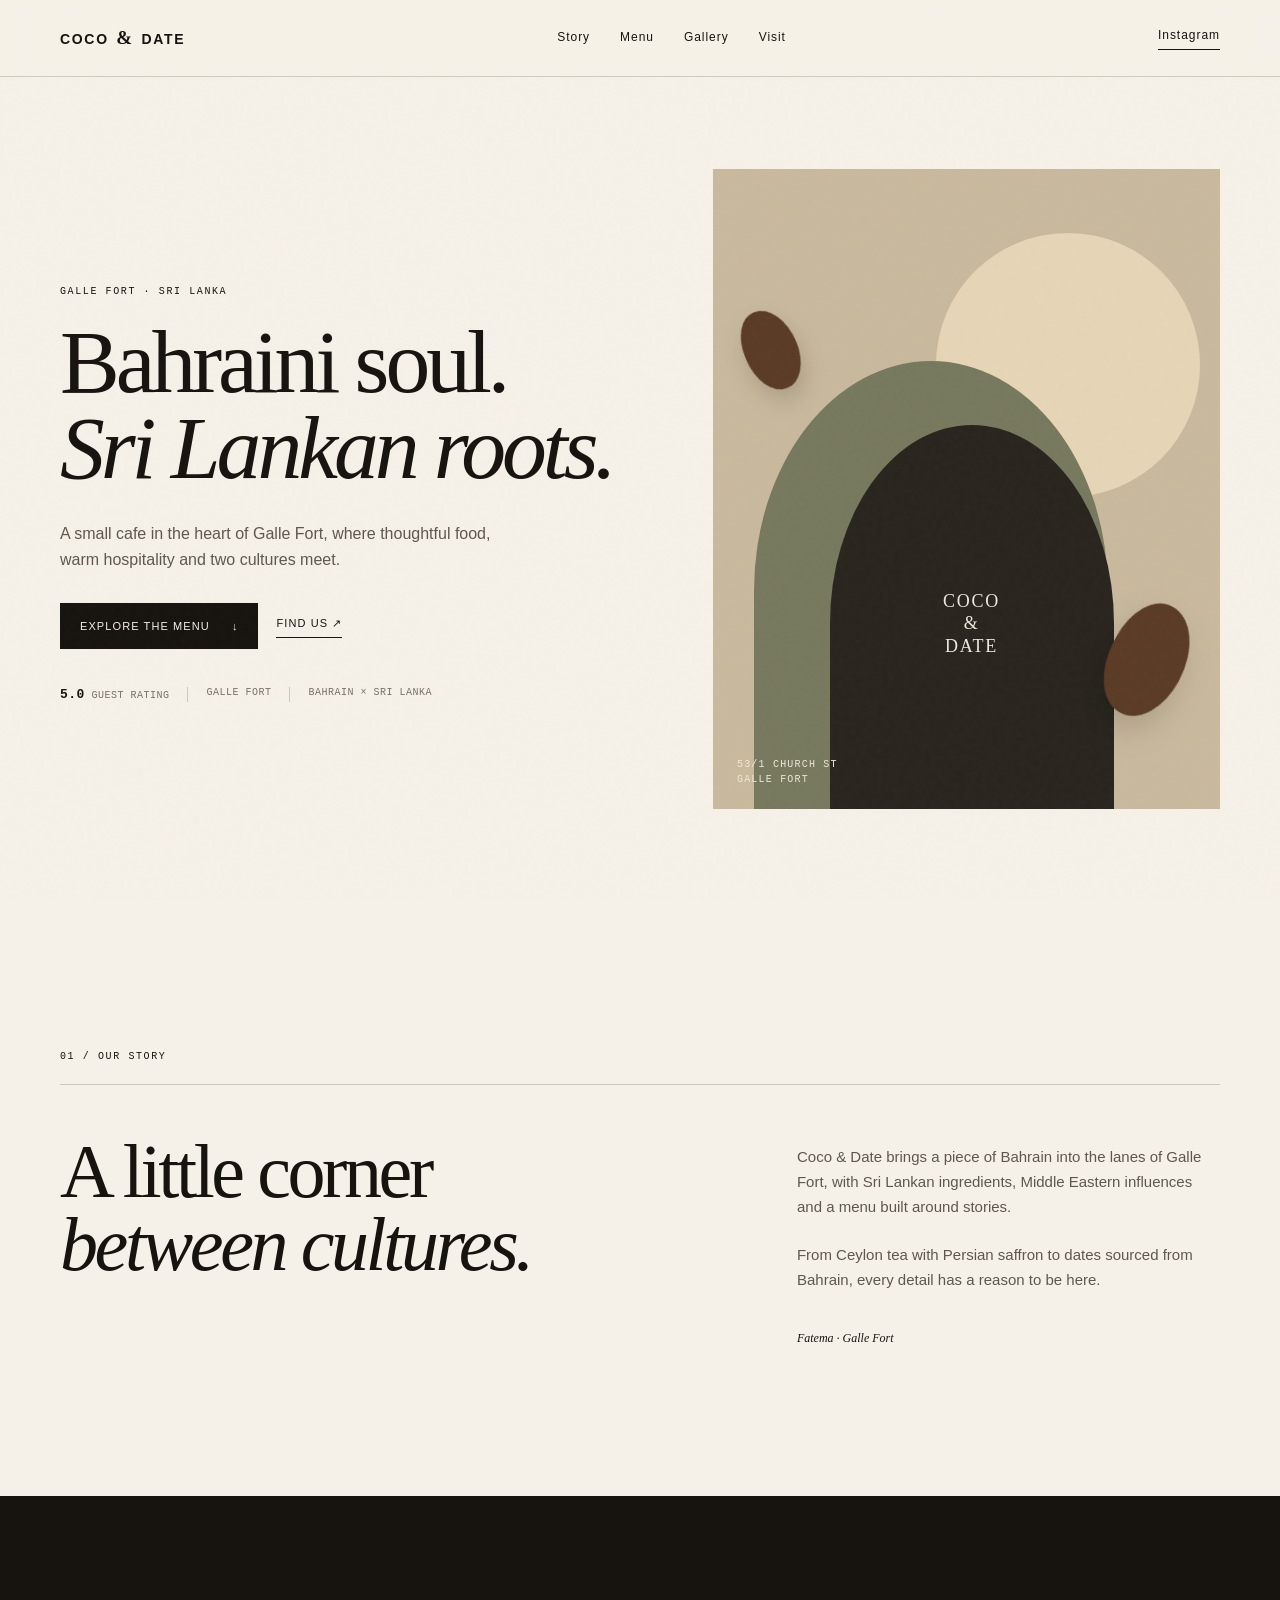
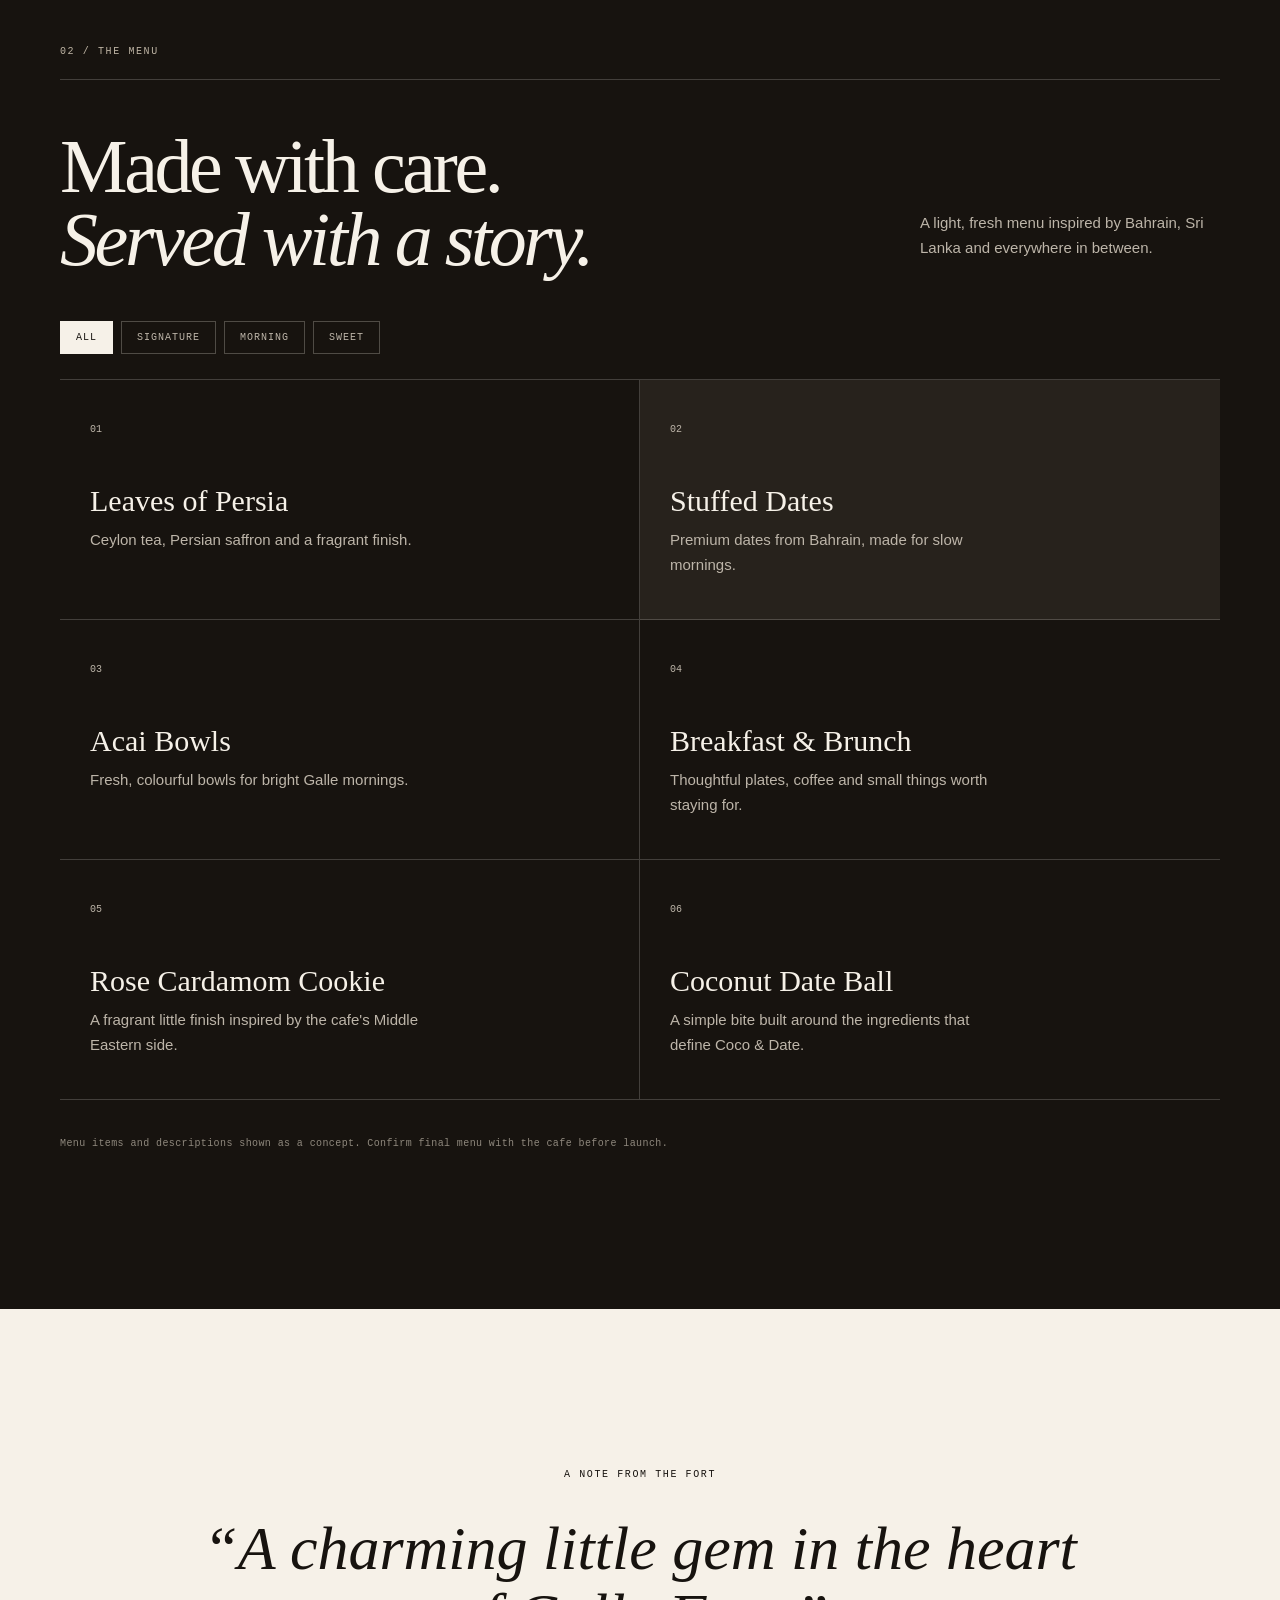
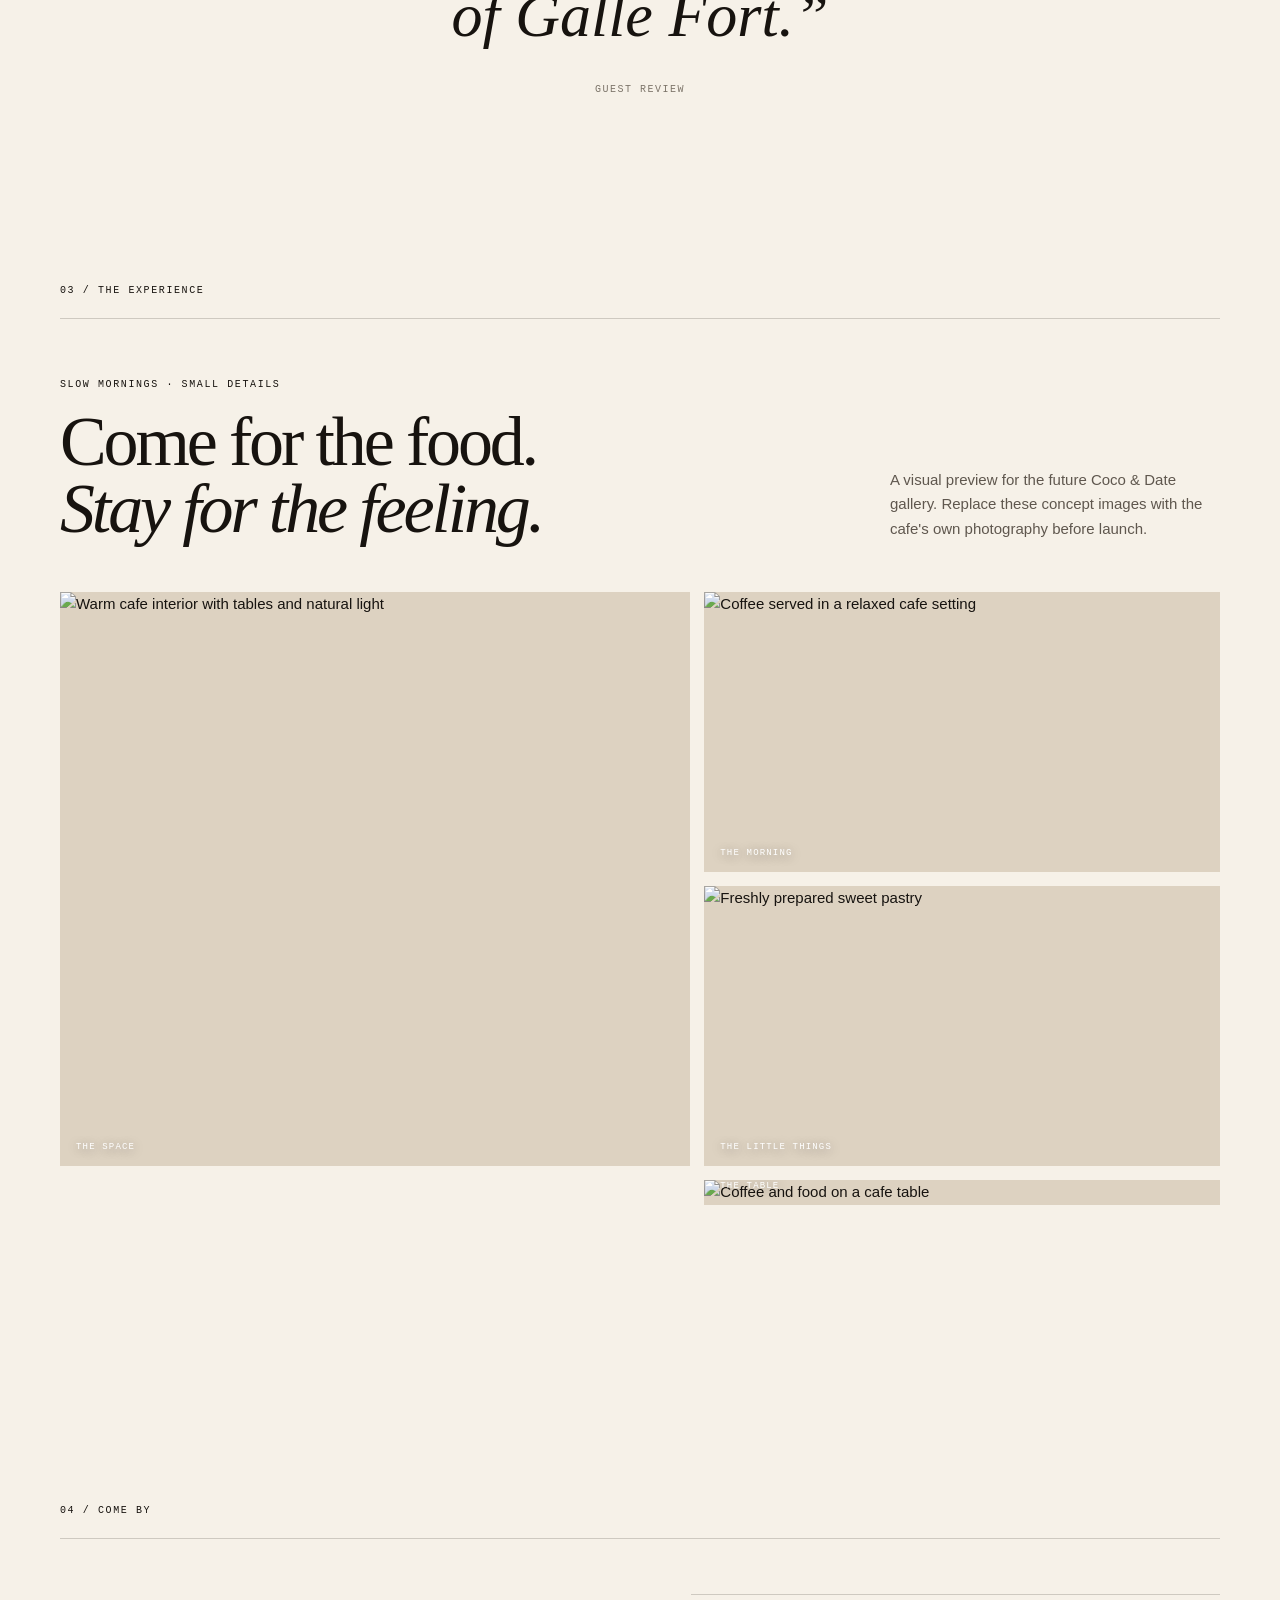
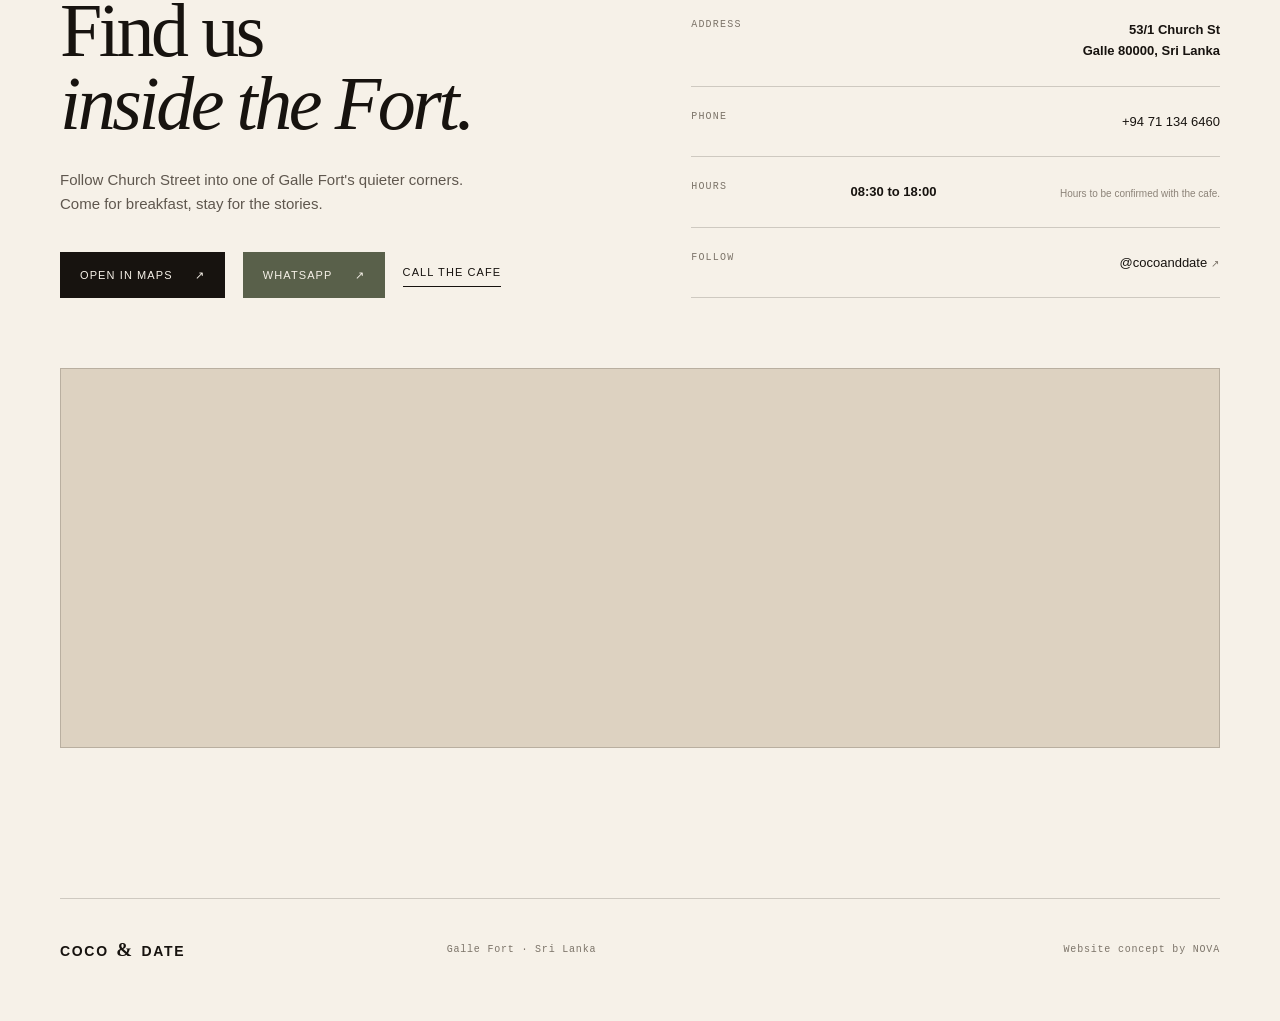
==== commit 6eeb3ae5: "Fix responsive layout and remove remaining emoji-like symbols from client copy" ====
--- a/index.html
+++ b/index.html
@@ -25,7 +25,7 @@
 
   <header class="nav-wrap">
     <nav class="nav container" aria-label="Main navigation">
-      <a class="brand" href="#top" aria-label="Coco and Date home">COCO <span>&</span> DATE</a>
+      <a class="brand" href="#top" aria-label="Coco and Date home">COCO <span>&amp;</span> DATE</a>
       <button class="menu-toggle" type="button" aria-expanded="false" aria-controls="site-nav">Menu</button>
       <div class="nav-links" id="site-nav">
         <a href="#story">Story</a>
@@ -33,7 +33,7 @@
         <a href="#gallery">Gallery</a>
         <a href="#visit">Visit</a>
       </div>
-      <a class="nav-cta" href="https://www.instagram.com/cocoanddate/" target="_blank" rel="noopener noreferrer">Instagram ↗</a>
+      <a class="nav-cta" href="https://www.instagram.com/cocoanddate/" target="_blank" rel="noopener noreferrer">Instagram</a>
     </nav>
   </header>
 
@@ -116,22 +116,10 @@
         <p class="gallery-intro reveal delay-1">A visual preview for the future Coco &amp; Date gallery. Replace these concept images with the cafe's own photography before launch.</p>
       </div>
       <div class="gallery-grid">
-        <figure class="gallery-item gallery-tall reveal">
-          <img src="https://images.unsplash.com/photo-1517248135467-4c7edcad34c4?auto=format&fit=crop&w=1200&q=82" alt="Warm cafe interior with tables and natural light" loading="lazy">
-          <figcaption>THE SPACE</figcaption>
-        </figure>
-        <figure class="gallery-item gallery-wide reveal delay-1">
-          <img src="https://images.unsplash.com/photo-1495474472287-4d71bcdd2085?auto=format&fit=crop&w=1200&q=82" alt="Coffee served in a relaxed cafe setting" loading="lazy">
-          <figcaption>THE MORNING</figcaption>
-        </figure>
-        <figure class="gallery-item gallery-small reveal delay-2">
-          <img src="https://images.unsplash.com/photo-1551024506-0bccd828d307?auto=format&fit=crop&w=900&q=82" alt="Freshly prepared sweet pastry" loading="lazy">
-          <figcaption>THE LITTLE THINGS</figcaption>
-        </figure>
-        <figure class="gallery-item gallery-small reveal">
-          <img src="https://images.unsplash.com/photo-1541167760496-1628856ab772?auto=format&fit=crop&w=900&q=82" alt="Coffee and food on a cafe table" loading="lazy">
-          <figcaption>THE TABLE</figcaption>
-        </figure>
+        <figure class="gallery-item gallery-tall reveal"><img src="https://images.unsplash.com/photo-1517248135467-4c7edcad34c4?auto=format&fit=crop&w=1200&q=82" alt="Warm cafe interior with tables and natural light" loading="lazy"><figcaption>THE SPACE</figcaption></figure>
+        <figure class="gallery-item gallery-wide reveal delay-1"><img src="https://images.unsplash.com/photo-1495474472287-4d71bcdd2085?auto=format&fit=crop&w=1200&q=82" alt="Coffee served in a relaxed cafe setting" loading="lazy"><figcaption>THE MORNING</figcaption></figure>
+        <figure class="gallery-item gallery-small reveal delay-2"><img src="https://images.unsplash.com/photo-1551024506-0bccd828d307?auto=format&fit=crop&w=900&q=82" alt="Freshly prepared sweet pastry" loading="lazy"><figcaption>THE LITTLE THINGS</figcaption></figure>
+        <figure class="gallery-item gallery-small reveal"><img src="https://images.unsplash.com/photo-1541167760496-1628856ab772?auto=format&fit=crop&w=900&q=82" alt="Coffee and food on a cafe table" loading="lazy"><figcaption>THE TABLE</figcaption></figure>
       </div>
     </section>
 
@@ -140,23 +128,21 @@
       <div class="visit-grid">
         <div class="visit-copy reveal">
           <h2>Find us<br><em>inside the Fort.</em></h2>
-          <p>Follow Church Street into one of Galle Fort’s quieter corners. Come for breakfast, stay for the stories.</p>
+          <p>Follow Church Street into one of Galle Fort's quieter corners. Come for breakfast, stay for the stories.</p>
           <div class="visit-actions">
-            <a class="button button-dark" href="https://www.google.com/maps/search/?api=1&query=Coco%20And%20Date%2C%2053%2F1%20Church%20St%2C%20Galle" target="_blank" rel="noopener noreferrer">Open in Maps ↗</a>
-            <a class="button button-whatsapp" href="https://wa.me/94711346460" target="_blank" rel="noopener noreferrer">WhatsApp ↗</a>
+            <a class="button button-dark" href="https://www.google.com/maps/search/?api=1&query=Coco%20And%20Date%2C%2053%2F1%20Church%20St%2C%20Galle" target="_blank" rel="noopener noreferrer">Open in Maps <span>↗</span></a>
+            <a class="button button-whatsapp" href="https://wa.me/94711346460" target="_blank" rel="noopener noreferrer">WhatsApp <span>↗</span></a>
             <a class="text-link" href="tel:+94711346460">Call the cafe</a>
           </div>
         </div>
         <div class="visit-card reveal delay-1">
           <div><span>ADDRESS</span><strong>53/1 Church St<br>Galle 80000, Sri Lanka</strong></div>
           <div><span>PHONE</span><a href="tel:+94711346460">+94 71 134 6460</a></div>
-          <div><span>HOURS</span><strong>08:30 — 18:00</strong><small>Hours to be confirmed with the cafe.</small></div>
-          <div><span>FOLLOW</span><a href="https://www.instagram.com/cocoanddate/" target="_blank" rel="noopener noreferrer">@cocoanddate ↗</a></div>
+          <div><span>HOURS</span><strong>08:30 to 18:00</strong><small>Hours to be confirmed with the cafe.</small></div>
+          <div><span>FOLLOW</span><a href="https://www.instagram.com/cocoanddate/" target="_blank" rel="noopener noreferrer">@cocoanddate <span>↗</span></a></div>
         </div>
       </div>
-      <div class="map-wrap reveal delay-2">
-        <iframe title="Coco & Date location in Galle Fort" src="https://www.google.com/maps?q=Coco%20And%20Date%2C%2053%2F1%20Church%20St%2C%20Galle&output=embed" loading="lazy" referrerpolicy="no-referrer-when-downgrade"></iframe>
-      </div>
+      <div class="map-wrap reveal delay-2"><iframe title="Coco & Date location in Galle Fort" src="https://www.google.com/maps?q=Coco%20And%20Date%2C%2053%2F1%20Church%20St%2C%20Galle&output=embed" loading="lazy" referrerpolicy="no-referrer-when-downgrade"></iframe></div>
     </section>
   </main>
 
--- a/style.css
+++ b/style.css
@@ -1 +1,3 @@
-:root{--ink:#17130f;--cream:#eee8dc;--paper:#f6f1e8;--sand:#d7c7ac;--olive:#59604a;--line:rgba(23,19,15,.18);--serif:'Playfair Display',serif;--sans:'Manrope',sans-serif;--mono:'DM Mono',monospace}*{box-sizing:border-box}html{scroll-behavior:smooth}body{margin:0;background:var(--paper);color:var(--ink);font-family:var(--sans);font-size:15px;line-height:1.65}.skip-link{position:fixed;left:16px;top:-60px;z-index:100;padding:10px 14px;background:var(--ink);color:var(--paper);text-decoration:none;font-size:12px}.skip-link:focus{top:16px}.grain{position:fixed;inset:0;pointer-events:none;opacity:.055;z-index:20;background-image:url("data:image/svg+xml,%3Csvg viewBox='0 0 180 180' xmlns='http://www.w3.org/2000/svg'%3E%3Cfilter id='n'%3E%3CfeTurbulence type='fractalNoise' baseFrequency='.9' numOctaves='4' stitchTiles='stitch'/%3E%3C/filter%3E%3Crect width='100%25' height='100%25' filter='url(%23n)' opacity='.45'/%3E%3C/svg%3E")}.container{width:min(1160px,calc(100% - 48px));margin:auto}.nav-wrap{position:sticky;top:0;z-index:30;background:rgba(246,241,232,.88);backdrop-filter:blur(14px);border-bottom:1px solid var(--line);transition:box-shadow .25s ease}.nav-wrap.scrolled{box-shadow:0 8px 30px rgba(23,19,15,.07)}.nav{height:76px;display:flex;align-items:center;justify-content:space-between;position:relative}.brand{font-size:14px;letter-spacing:.12em;font-weight:600;text-decoration:none;color:inherit}.brand span{font-family:var(--serif);font-size:19px;margin:0 2px}.nav-links{display:flex;gap:34px}.nav a{color:inherit}.nav-links a,.nav-cta,.menu-toggle{font-size:12px;text-decoration:none;letter-spacing:.08em}.nav-links a{transition:opacity .2s ease}.nav-links a:hover{opacity:.55}.nav-cta{border-bottom:1px solid var(--ink);padding-bottom:3px}.menu-toggle{display:none;border:0;background:transparent;color:inherit;text-transform:uppercase;padding:8px;cursor:pointer}.hero{min-height:calc(100vh - 76px);display:grid;grid-template-columns:1fr .9fr;align-items:center;gap:7vw;padding:80px 0}.eyebrow,.section-label{font:500 10px var(--mono);letter-spacing:.16em}.hero h1,.story h2,.menu-head h2,.visit h2{font:500 clamp(52px,7vw,92px)/.96 var(--serif);letter-spacing:-.045em;margin:22px 0}.hero h1 em,.story h2 em,.menu-head h2 em,.visit h2 em{font-style:italic}.hero-text{max-width:470px;font-size:16px;color:#5f574e;margin:30px 0}.hero-actions,.visit-actions{display:flex;align-items:center;gap:28px}.button{display:inline-flex;align-items:center;gap:22px;padding:14px 20px;text-decoration:none;font-size:11px;letter-spacing:.1em;text-transform:uppercase;transition:transform .2s ease,opacity .2s ease}.button:hover{transform:translateY(-2px);opacity:.9}.button-dark{background:var(--ink);color:var(--paper)}.text-link{font-size:11px;letter-spacing:.1em;text-transform:uppercase;color:inherit;text-decoration:none;border-bottom:1px solid var(--ink);padding-bottom:5px}.hero-art{height:min(640px,70vw);min-height:500px;position:relative;overflow:hidden;background:#c9b99d}.sun{position:absolute;width:52%;aspect-ratio:1;border-radius:50%;background:#e6d5b6;top:10%;right:4%}.arch{position:absolute;border-radius:50% 50% 0 0}.arch-back{width:70%;height:72%;left:8%;bottom:-2%;background:#77795e}.arch-front{width:56%;height:62%;left:23%;bottom:-2%;background:#29251e;display:grid;place-items:center;color:#eee8dc;text-align:center;font:500 18px/1.25 var(--serif);letter-spacing:.1em}.date-shape{position:absolute;width:76px;height:118px;background:#5b3b25;border-radius:46% 54% 48% 52%;filter:drop-shadow(0 16px 15px rgba(0,0,0,.15));transform:rotate(28deg)}.date-one{right:7%;bottom:14%}.date-two{left:4%;top:19%;transform:rotate(-22deg) scale(.7)}.hero-note{position:absolute;left:24px;bottom:22px;color:#eee8dc;font:10px/1.5 var(--mono);letter-spacing:.12em}.section{padding:150px 0}.section-label{padding-bottom:22px;border-bottom:1px solid var(--line)}.story-grid{display:grid;grid-template-columns:1.2fr .8fr;gap:8vw;padding-top:50px}.story h2{font-size:clamp(48px,6vw,76px);margin:0}.story-copy{max-width:410px;padding-top:10px}.story-copy p{margin:0 0 24px;color:#5f574e}.signature{display:block;margin-top:38px;font:12px var(--serif);font-style:italic}.menu{background:var(--ink);color:var(--paper)}.menu .section-label{border-color:rgba(246,241,232,.2);color:#bfb5a5}.menu-head{display:flex;justify-content:space-between;align-items:end;gap:50px;padding:50px 0 70px}.menu-head h2{font-size:clamp(48px,6vw,76px);margin:0}.menu-head p{max-width:300px;color:#bdb5a9}.menu-grid{display:grid;grid-template-columns:repeat(2,1fr);border-top:1px solid rgba(246,241,232,.2)}.menu-card{min-height:240px;padding:35px 30px;border-bottom:1px solid rgba(246,241,232,.2);transition:background .25s ease}.menu-card:hover{background:#24201a}.menu-card:nth-child(odd){border-right:1px solid rgba(246,241,232,.2)}.menu-card span{font:10px var(--mono);color:#bdb5a9}.menu-card h3{font:500 30px var(--serif);margin:45px 0 10px}.menu-card p{max-width:330px;color:#bdb5a9;margin:0}.menu-card.featured{background:#27221c}.menu-note{font:10px var(--mono);letter-spacing:.04em;color:#8f887d;padding-top:28px}.quote{text-align:center;padding-bottom:100px}.quote blockquote{font:italic 500 clamp(34px,5vw,62px)/1.08 var(--serif);max-width:900px;margin:35px auto}.quote-source{font:10px var(--mono);text-transform:uppercase;letter-spacing:.15em;color:#7c7469}.visit-grid{display:grid;grid-template-columns:1fr 1fr;gap:8vw;padding-top:55px}.visit-copy h2{margin:0 0 28px;font-size:clamp(50px,6vw,76px)}.visit-copy p{max-width:420px;color:#5f574e;margin-bottom:35px}.visit-card{border-top:1px solid var(--line)}.visit-card>div{padding:24px 0;border-bottom:1px solid var(--line);display:flex;justify-content:space-between;gap:30px}.visit-card span{font:10px var(--mono);letter-spacing:.12em;color:#7c7469}.visit-card strong,.visit-card a{font-size:13px;text-align:right;color:inherit;text-decoration:none}.visit-card a:hover{text-decoration:underline}.visit-card small{display:block;color:#8c8378;font-size:10px;margin-top:5px;text-align:right}.footer{padding:35px 0 55px;border-top:1px solid var(--line);display:grid;grid-template-columns:1fr 1fr 1fr;align-items:center}.footer p{font:10px var(--mono);letter-spacing:.08em;color:#7c7469;margin:0}.footer-note{text-align:right}.reveal{opacity:0;transform:translateY(24px);transition:opacity .8s ease,transform .8s ease}.reveal.visible{opacity:1;transform:none}.delay-1{transition-delay:.12s}.delay-2{transition-delay:.22s}:focus-visible{outline:2px solid var(--olive);outline-offset:4px}@media(max-width:800px){.container{width:min(100% - 32px,600px)}.nav{height:68px}.menu-toggle{display:block}.nav-links{position:absolute;left:0;right:0;top:68px;display:grid;gap:0;background:var(--paper);border-bottom:1px solid var(--line);max-height:0;overflow:hidden;transition:max-height .3s ease}.nav-links.open{max-height:220px}.nav-links a{padding:16px 0;border-top:1px solid var(--line)}.nav-cta{display:none}.hero{min-height:auto;grid-template-columns:1fr;gap:55px;padding:70px 0}.hero h1{font-size:58px}.hero-art{height:110vw;min-height:420px}.section{padding:100px 0}.story-grid,.visit-grid{grid-template-columns:1fr;gap:50px}.menu-head{display:block}.menu-head p{margin-top:28px}.menu-grid{grid-template-columns:1fr}.menu-card:nth-child(odd){border-right:0}.footer{grid-template-columns:1fr;gap:18px}.footer-note{text-align:left}.visit-card>div{display:grid;grid-template-columns:90px 1fr}.visit-card strong,.visit-card a,.visit-card small{text-align:left}.hero-actions,.visit-actions{gap:18px;flex-wrap:wrap}.button{padding:13px 16px}}@media(prefers-reduced-motion:reduce){html{scroll-behavior:auto}.reveal{opacity:1;transform:none;transition:none}.button{transition:none}.nav-links{transition:none}}+/* Coco & Date visual system */
+:root{--ink:#17130f;--cream:#eee8dc;--paper:#f6f1e8;--sand:#d7c7ac;--olive:#59604a;--line:rgba(23,19,15,.18);--serif:'Playfair Display',serif;--sans:'Manrope',sans-serif;--mono:'DM Mono',monospace}
+*{box-sizing:border-box}html{scroll-behavior:smooth}body{margin:0;background:var(--paper);color:var(--ink);font-family:var(--sans);font-size:15px;line-height:1.65}.skip-link{position:fixed;left:16px;top:-60px;z-index:100;padding:10px 14px;background:var(--ink);color:var(--paper);text-decoration:none;font-size:12px}.skip-link:focus{top:16px}.grain{position:fixed;inset:0;pointer-events:none;opacity:.055;z-index:20;background-image:url("data:image/svg+xml,%3Csvg viewBox='0 0 180 180' xmlns='http://www.w3.org/2000/svg'%3E%3Cfilter id='n'%3E%3CfeTurbulence type='fractalNoise' baseFrequency='.9' numOctaves='4' stitchTiles='stitch'/%3E%3C/filter%3E%3Crect width='100%25' height='100%25' filter='url(%23n)' opacity='.45'/%3E%3C/svg%3E")}.container{width:min(1160px,calc(100% - 48px));margin:auto}.nav-wrap{position:sticky;top:0;z-index:30;background:rgba(246,241,232,.88);backdrop-filter:blur(14px);border-bottom:1px solid var(--line);transition:box-shadow .25s ease}.nav-wrap.scrolled{box-shadow:0 8px 30px rgba(23,19,15,.07)}.nav{height:76px;display:flex;align-items:center;justify-content:space-between;position:relative}.brand{font-size:14px;letter-spacing:.12em;font-weight:600;text-decoration:none;color:inherit}.brand span{font-family:var(--serif);font-size:19px;margin:0 2px}.nav-links{display:flex;gap:30px}.nav a{color:inherit}.nav-links a,.nav-cta,.menu-toggle{font-size:12px;text-decoration:none;letter-spacing:.08em}.nav-links a{transition:opacity .2s ease}.nav-links a:hover{opacity:.55}.nav-cta{border-bottom:1px solid var(--ink);padding-bottom:3px}.menu-toggle{display:none;border:0;background:transparent;color:inherit;text-transform:uppercase;padding:8px;cursor:pointer}.hero{min-height:calc(100vh - 76px);display:grid;grid-template-columns:1fr .9fr;align-items:center;gap:7vw;padding:80px 0}.eyebrow,.section-label{font:500 10px var(--mono);letter-spacing:.16em}.hero h1,.story h2,.menu-head h2,.visit h2,.gallery h2{font:500 clamp(52px,7vw,92px)/.96 var(--serif);letter-spacing:-.045em;margin:22px 0}.hero h1 em,.story h2 em,.menu-head h2 em,.visit h2 em,.gallery h2 em{font-style:italic}.hero-text{max-width:470px;font-size:16px;color:#5f574e;margin:30px 0}.hero-actions,.visit-actions{display:flex;align-items:center;gap:18px;flex-wrap:wrap}.button{display:inline-flex;align-items:center;gap:22px;padding:14px 20px;text-decoration:none;font-size:11px;letter-spacing:.1em;text-transform:uppercase;transition:transform .2s ease,opacity .2s ease}.button:hover{transform:translateY(-2px);opacity:.9}.button-dark{background:var(--ink);color:var(--paper)}.button-whatsapp{background:var(--olive);color:var(--paper)}.text-link{font-size:11px;letter-spacing:.1em;text-transform:uppercase;color:inherit;text-decoration:none;border-bottom:1px solid var(--ink);padding-bottom:5px}.hero-proof{display:flex;gap:18px;flex-wrap:wrap;margin-top:38px;font:10px var(--mono);letter-spacing:.05em;text-transform:uppercase;color:#777066}.hero-proof span{padding-right:18px;border-right:1px solid var(--line)}.hero-proof span:last-child{border-right:0;padding-right:0}.hero-proof strong{font-size:13px;color:var(--ink)}.hero-art{height:min(640px,70vw);min-height:500px;position:relative;overflow:hidden;background:#c9b99d}.sun{position:absolute;width:52%;aspect-ratio:1;border-radius:50%;background:#e6d5b6;top:10%;right:4%}.arch{position:absolute;border-radius:50% 50% 0 0}.arch-back{width:70%;height:72%;left:8%;bottom:-2%;background:#77795e}.arch-front{width:56%;height:62%;left:23%;bottom:-2%;background:#29251e;display:grid;place-items:center;color:#eee8dc;text-align:center;font:500 18px/1.25 var(--serif);letter-spacing:.1em}.date-shape{position:absolute;width:76px;height:118px;background:#5b3b25;border-radius:46% 54% 48% 52%;filter:drop-shadow(0 16px 15px rgba(0,0,0,.15));transform:rotate(28deg)}.date-one{right:7%;bottom:14%}.date-two{left:4%;top:19%;transform:rotate(-22deg) scale(.7)}.hero-note{position:absolute;left:24px;bottom:22px;color:#eee8dc;font:10px/1.5 var(--mono);letter-spacing:.12em}.section{padding:150px 0}.section-label{padding-bottom:22px;border-bottom:1px solid var(--line)}.story-grid{display:grid;grid-template-columns:1.2fr .8fr;gap:8vw;padding-top:50px}.story h2{font-size:clamp(48px,6vw,76px);margin:0}.story-copy{max-width:410px;padding-top:10px}.story-copy p{margin:0 0 24px;color:#5f574e}.signature{display:block;margin-top:38px;font:12px var(--serif);font-style:italic}.menu{background:var(--ink);color:var(--paper)}.menu .section-label{border-color:rgba(246,241,232,.2);color:#bfb5a5}.menu-head{display:flex;justify-content:space-between;align-items:end;gap:50px;padding:50px 0 45px}.menu-head h2{font-size:clamp(48px,6vw,76px);margin:0}.menu-head p{max-width:300px;color:#bdb5a9}.menu-tabs{display:flex;gap:8px;flex-wrap:wrap;margin-bottom:25px}.menu-tab{border:1px solid rgba(246,241,232,.25);background:transparent;color:#bdb5a9;padding:10px 15px;font:10px var(--mono);letter-spacing:.1em;text-transform:uppercase;cursor:pointer;transition:all .2s ease}.menu-tab:hover,.menu-tab.active{background:var(--paper);color:var(--ink);border-color:var(--paper)}.menu-grid{display:grid;grid-template-columns:repeat(2,1fr);border-top:1px solid rgba(246,241,232,.2)}.menu-card{min-height:240px;padding:35px 30px;border-bottom:1px solid rgba(246,241,232,.2);transition:background .25s ease}.menu-card:hover{background:#24201a}.menu-card:nth-child(odd){border-right:1px solid rgba(246,241,232,.2)}.menu-card.hidden{display:none}.menu-card span{font:10px var(--mono);color:#bdb5a9}.menu-card h3{font:500 30px var(--serif);margin:45px 0 10px}.menu-card p{max-width:330px;color:#bdb5a9;margin:0}.menu-card.featured{background:#27221c}.menu-note{font:10px var(--mono);letter-spacing:.04em;color:#8f887d;padding-top:28px}.quote{text-align:center;padding-bottom:100px}.quote blockquote{font:italic 500 clamp(34px,5vw,62px)/1.08 var(--serif);max-width:900px;margin:35px auto}.quote-source{font:10px var(--mono);text-transform:uppercase;letter-spacing:.15em;color:#7c7469}.gallery{padding-top:80px}.gallery-head{display:flex;justify-content:space-between;align-items:end;gap:60px;padding:50px 0}.gallery h2{font-size:clamp(46px,5.5vw,70px);margin:18px 0 0}.gallery-intro{max-width:330px;color:#5f574e;margin:0}.gallery-grid{display:grid;grid-template-columns:1.1fr .9fr;grid-template-rows:280px 280px;gap:14px}.gallery-item{margin:0;position:relative;overflow:hidden;background:#ddd2c1;min-height:0}.gallery-item img{width:100%;height:100%;object-fit:cover;display:block;filter:saturate(.82) sepia(.08);transition:transform .7s ease,filter .4s ease}.gallery-item:hover img{transform:scale(1.035);filter:saturate(.95) sepia(0)}.gallery-tall{grid-row:1 / span 2}.gallery-wide{grid-column:2}.gallery-small{grid-column:2}.gallery-item figcaption{position:absolute;left:16px;bottom:14px;color:#fff;font:9px var(--mono);letter-spacing:.13em;text-shadow:0 2px 12px rgba(0,0,0,.45)}.visit-grid{display:grid;grid-template-columns:1fr 1fr;gap:8vw;padding-top:55px}.visit-copy h2{margin:0 0 28px;font-size:clamp(50px,6vw,76px)}.visit-copy p{max-width:420px;color:#5f574e;margin-bottom:35px}.visit-card{border-top:1px solid var(--line)}.visit-card>div{padding:24px 0;border-bottom:1px solid var(--line);display:flex;justify-content:space-between;gap:30px}.visit-card span{font:10px var(--mono);letter-spacing:.12em;color:#7c7469}.visit-card strong,.visit-card a{font-size:13px;text-align:right;color:inherit;text-decoration:none}.visit-card a:hover{text-decoration:underline}.visit-card small{display:block;color:#8c8378;font-size:10px;margin-top:5px;text-align:right}.map-wrap{margin-top:70px;height:380px;overflow:hidden;border:1px solid var(--line);background:#ddd2c1}.map-wrap iframe{width:100%;height:100%;border:0;filter:grayscale(1) contrast(.9) sepia(.08)}.footer{padding:35px 0 55px;border-top:1px solid var(--line);display:grid;grid-template-columns:1fr 1fr 1fr;align-items:center}.footer p{font:10px var(--mono);letter-spacing:.08em;color:#7c7469;margin:0}.footer-note{text-align:right}.reveal{opacity:0;transform:translateY(24px);transition:opacity .8s ease,transform .8s ease}.reveal.visible{opacity:1;transform:none}.delay-1{transition-delay:.12s}.delay-2{transition-delay:.22s}:focus-visible{outline:2px solid var(--olive);outline-offset:4px}@media(max-width:800px){.container{width:min(100% - 32px,600px)}.nav{height:68px}.menu-toggle{display:block}.nav-links{position:absolute;left:0;right:0;top:68px;display:grid;gap:0;background:var(--paper);border-bottom:1px solid var(--line);max-height:0;overflow:hidden;transition:max-height .3s ease}.nav-links.open{max-height:300px}.nav-links a{padding:16px 0;border-top:1px solid var(--line)}.nav-cta{display:none}.hero{min-height:auto;grid-template-columns:1fr;gap:55px;padding:70px 0}.hero h1{font-size:58px}.hero-art{height:110vw;min-height:420px}.hero-proof{gap:10px}.hero-proof span{padding-right:10px}.section{padding:100px 0}.story-grid,.visit-grid{grid-template-columns:1fr;gap:50px}.menu-head,.gallery-head{display:block}.menu-head p,.gallery-intro{margin-top:28px}.menu-grid{grid-template-columns:1fr}.menu-card:nth-child(odd){border-right:0}.gallery-grid{display:grid;grid-template-columns:1fr 1fr;grid-template-rows:260px 180px 180px}.gallery-tall{grid-column:1 / span 2;grid-row:auto}.gallery-wide{grid-column:1 / span 2}.gallery-small{grid-column:auto}.footer{grid-template-columns:1fr;gap:18px}.footer-note{text-align:left}.visit-card>div{display:grid;grid-template-columns:90px 1fr}.visit-card strong,.visit-card a,.visit-card small{text-align:left}.hero-actions,.visit-actions{gap:18px;flex-wrap:wrap}.button{padding:13px 16px}.map-wrap{height:300px}}@media(prefers-reduced-motion:reduce){html{scroll-behavior:auto}.reveal{opacity:1;transform:none;transition:none}.button,.gallery-item img,.menu-tab{transition:none}.nav-links{transition:none}}
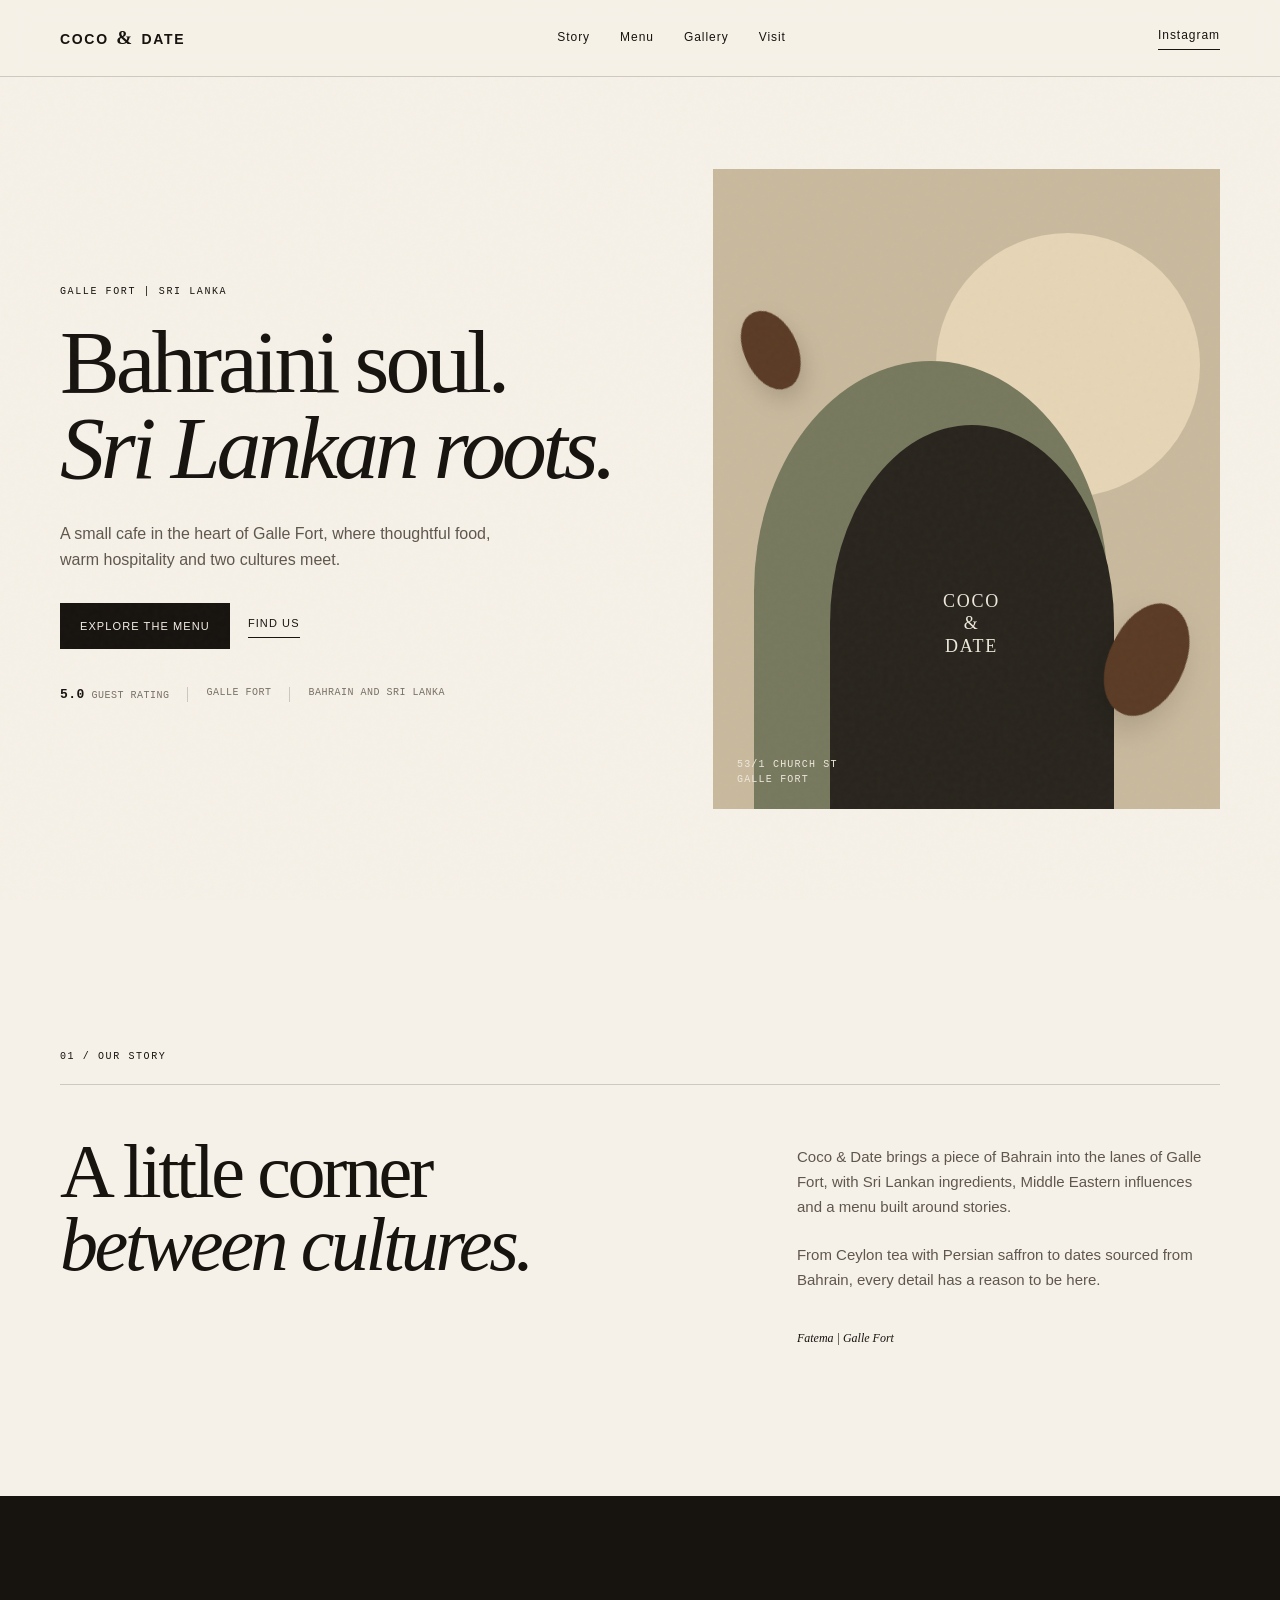
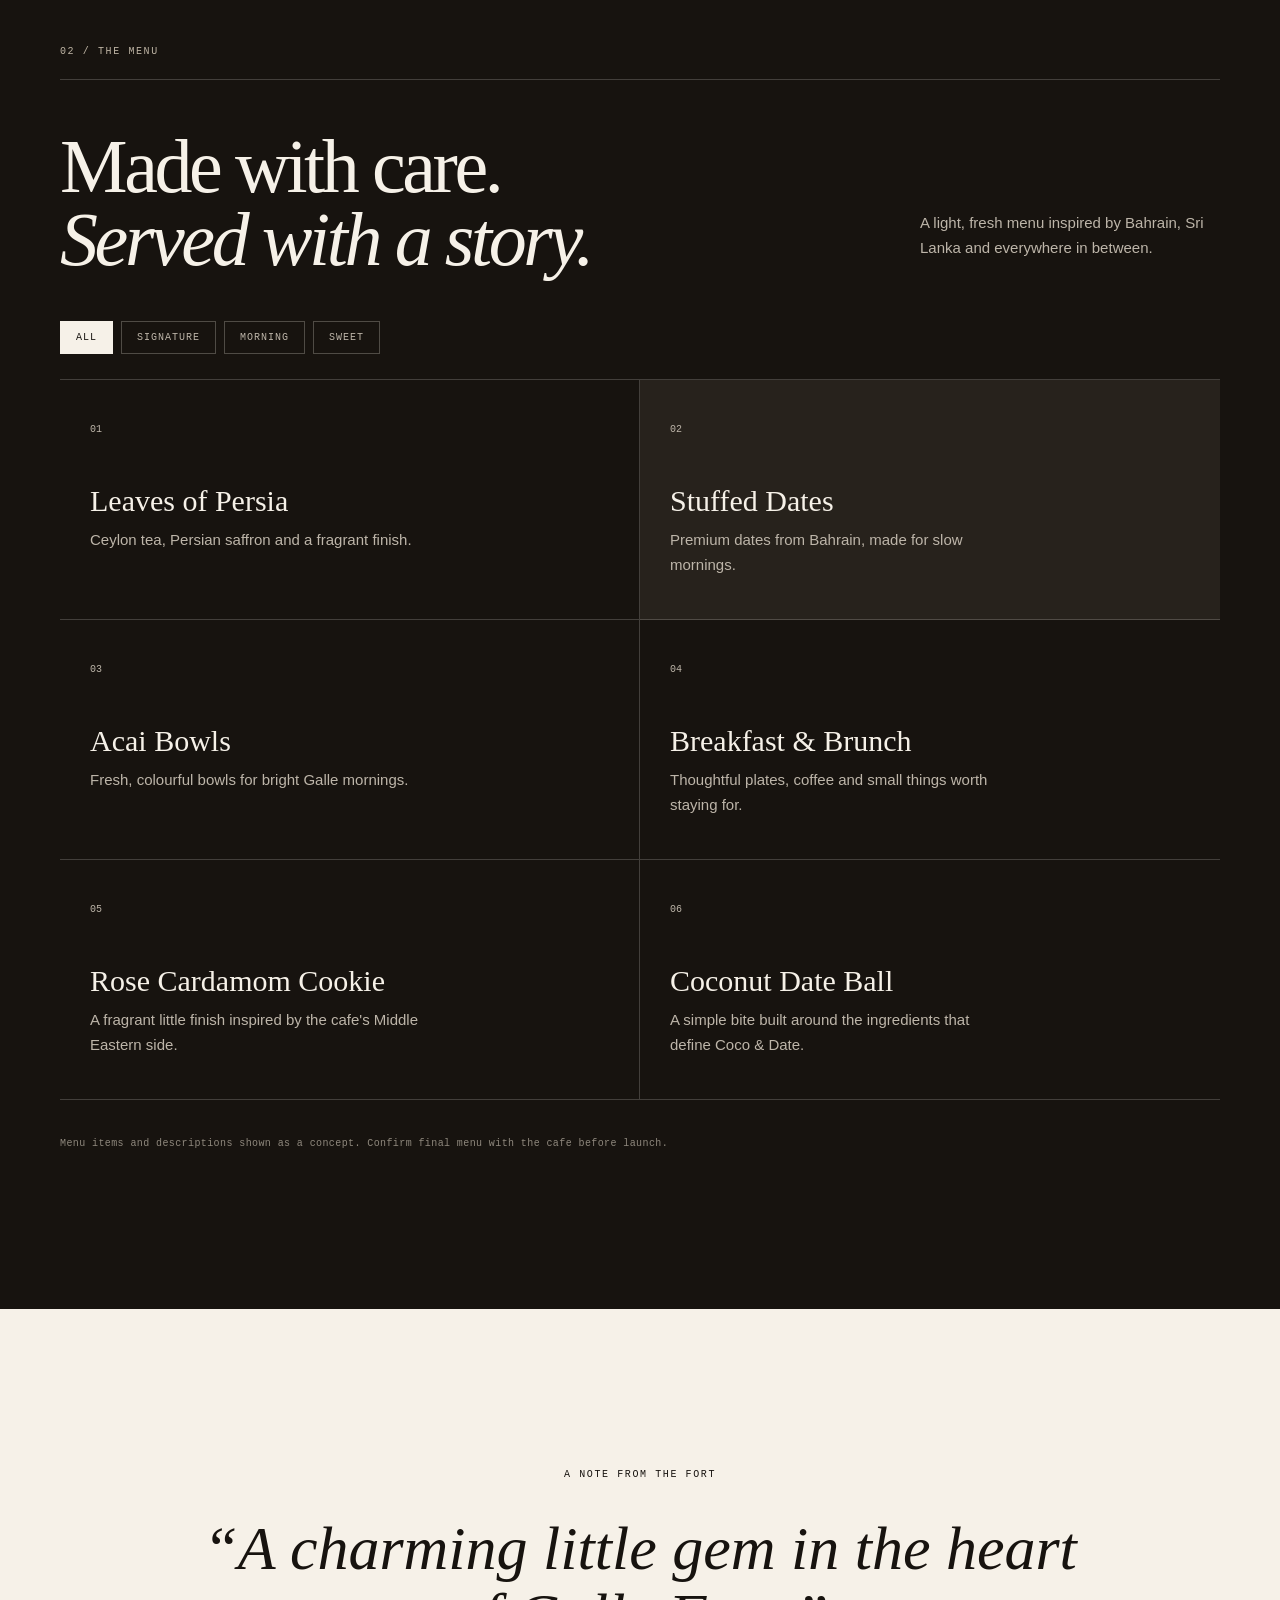
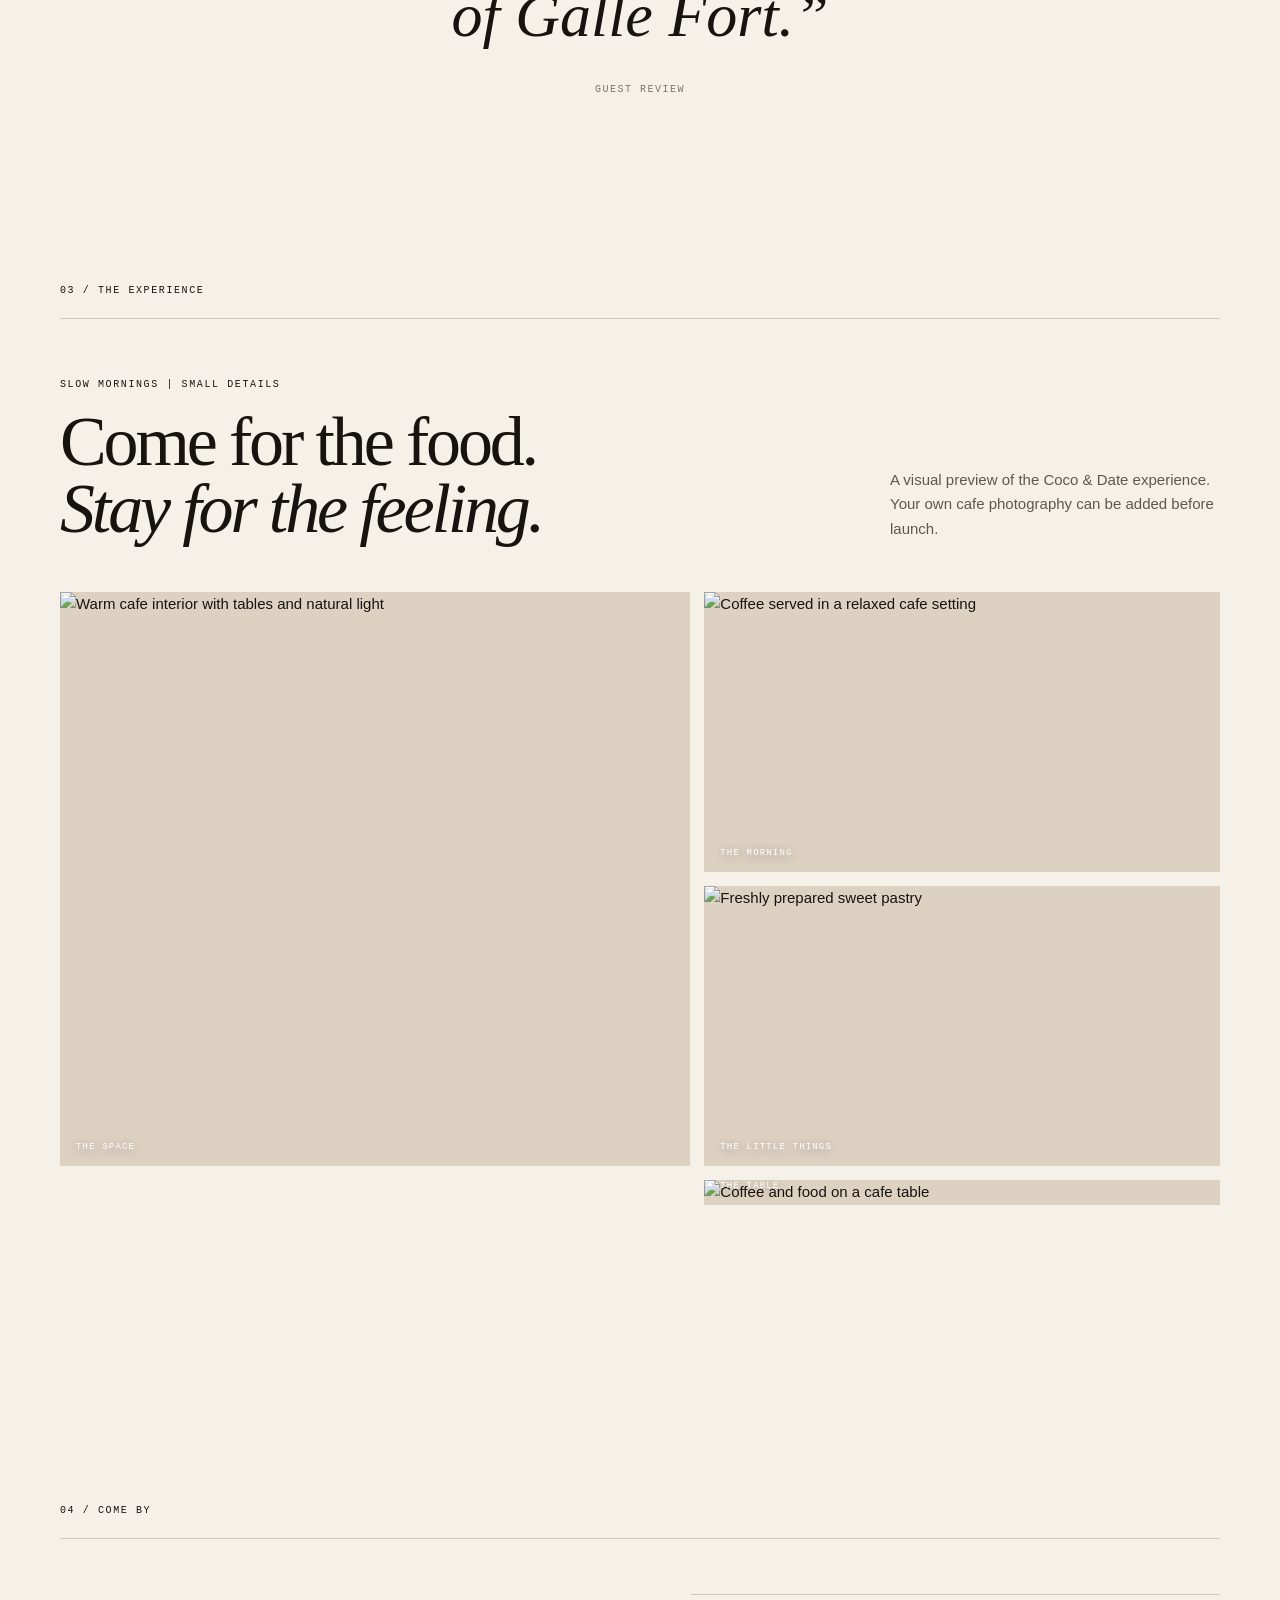
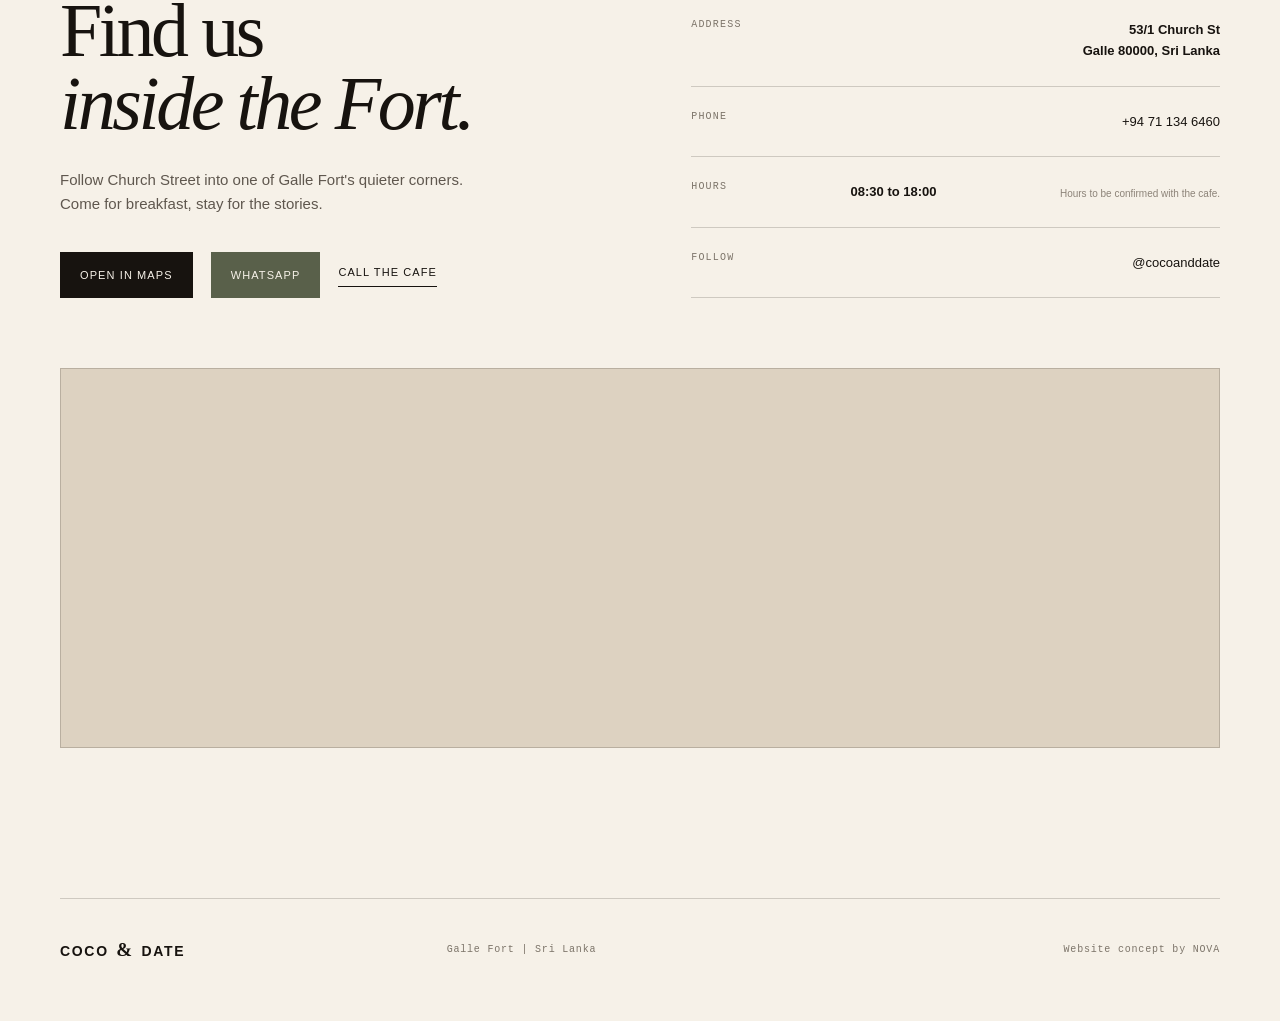
==== commit 6064bcc7: "Refine demo copy and remove decorative Unicode symbols" ====
--- a/index.html
+++ b/index.html
@@ -40,17 +40,17 @@
   <main id="main-content">
     <section class="hero container" id="top">
       <div class="hero-copy reveal">
-        <p class="eyebrow">GALLE FORT · SRI LANKA</p>
+        <p class="eyebrow">GALLE FORT | SRI LANKA</p>
         <h1>Bahraini soul.<br><em>Sri Lankan roots.</em></h1>
         <p class="hero-text">A small cafe in the heart of Galle Fort, where thoughtful food, warm hospitality and two cultures meet.</p>
         <div class="hero-actions">
-          <a class="button button-dark" href="#menu">Explore the menu <span>↓</span></a>
-          <a class="text-link" href="#visit">Find us <span>↗</span></a>
+          <a class="button button-dark" href="#menu">Explore the menu</a>
+          <a class="text-link" href="#visit">Find us</a>
         </div>
         <div class="hero-proof">
           <span><strong>5.0</strong> guest rating</span>
           <span>Galle Fort</span>
-          <span>Bahrain × Sri Lanka</span>
+          <span>Bahrain and Sri Lanka</span>
         </div>
       </div>
       <div class="hero-art reveal delay-1" role="img" aria-label="Editorial Coco and Date illustration inspired by Galle Fort, dates and warm Mediterranean architecture">
@@ -70,7 +70,7 @@
         <div class="story-copy reveal delay-1">
           <p>Coco &amp; Date brings a piece of Bahrain into the lanes of Galle Fort, with Sri Lankan ingredients, Middle Eastern influences and a menu built around stories.</p>
           <p>From Ceylon tea with Persian saffron to dates sourced from Bahrain, every detail has a reason to be here.</p>
-          <span class="signature">Fatema · Galle Fort</span>
+          <span class="signature">Fatema | Galle Fort</span>
         </div>
       </div>
     </section>
@@ -110,10 +110,10 @@
       <div class="section-label reveal">03 / THE EXPERIENCE</div>
       <div class="gallery-head">
         <div>
-          <p class="eyebrow reveal">SLOW MORNINGS · SMALL DETAILS</p>
+          <p class="eyebrow reveal">SLOW MORNINGS | SMALL DETAILS</p>
           <h2 class="reveal">Come for the food.<br><em>Stay for the feeling.</em></h2>
         </div>
-        <p class="gallery-intro reveal delay-1">A visual preview for the future Coco &amp; Date gallery. Replace these concept images with the cafe's own photography before launch.</p>
+        <p class="gallery-intro reveal delay-1">A visual preview of the Coco &amp; Date experience. Your own cafe photography can be added before launch.</p>
       </div>
       <div class="gallery-grid">
         <figure class="gallery-item gallery-tall reveal"><img src="https://images.unsplash.com/photo-1517248135467-4c7edcad34c4?auto=format&fit=crop&w=1200&q=82" alt="Warm cafe interior with tables and natural light" loading="lazy"><figcaption>THE SPACE</figcaption></figure>
@@ -130,8 +130,8 @@
           <h2>Find us<br><em>inside the Fort.</em></h2>
           <p>Follow Church Street into one of Galle Fort's quieter corners. Come for breakfast, stay for the stories.</p>
           <div class="visit-actions">
-            <a class="button button-dark" href="https://www.google.com/maps/search/?api=1&query=Coco%20And%20Date%2C%2053%2F1%20Church%20St%2C%20Galle" target="_blank" rel="noopener noreferrer">Open in Maps <span>↗</span></a>
-            <a class="button button-whatsapp" href="https://wa.me/94711346460" target="_blank" rel="noopener noreferrer">WhatsApp <span>↗</span></a>
+            <a class="button button-dark" href="https://www.google.com/maps/search/?api=1&query=Coco%20And%20Date%2C%2053%2F1%20Church%20St%2C%20Galle" target="_blank" rel="noopener noreferrer">Open in Maps</a>
+            <a class="button button-whatsapp" href="https://wa.me/94711346460" target="_blank" rel="noopener noreferrer">WhatsApp</a>
             <a class="text-link" href="tel:+94711346460">Call the cafe</a>
           </div>
         </div>
@@ -139,7 +139,7 @@
           <div><span>ADDRESS</span><strong>53/1 Church St<br>Galle 80000, Sri Lanka</strong></div>
           <div><span>PHONE</span><a href="tel:+94711346460">+94 71 134 6460</a></div>
           <div><span>HOURS</span><strong>08:30 to 18:00</strong><small>Hours to be confirmed with the cafe.</small></div>
-          <div><span>FOLLOW</span><a href="https://www.instagram.com/cocoanddate/" target="_blank" rel="noopener noreferrer">@cocoanddate <span>↗</span></a></div>
+          <div><span>FOLLOW</span><a href="https://www.instagram.com/cocoanddate/" target="_blank" rel="noopener noreferrer">@cocoanddate</a></div>
         </div>
       </div>
       <div class="map-wrap reveal delay-2"><iframe title="Coco & Date location in Galle Fort" src="https://www.google.com/maps?q=Coco%20And%20Date%2C%2053%2F1%20Church%20St%2C%20Galle&output=embed" loading="lazy" referrerpolicy="no-referrer-when-downgrade"></iframe></div>
@@ -148,7 +148,7 @@
 
   <footer class="footer container">
     <div class="brand">COCO <span>&amp;</span> DATE</div>
-    <p>Galle Fort · Sri Lanka</p>
+    <p>Galle Fort | Sri Lanka</p>
     <p class="footer-note">Website concept by NOVA</p>
   </footer>
 
--- a/style.css
+++ b/style.css
@@ -1,3 +1,6 @@
 /* Coco & Date visual system */
 :root{--ink:#17130f;--cream:#eee8dc;--paper:#f6f1e8;--sand:#d7c7ac;--olive:#59604a;--line:rgba(23,19,15,.18);--serif:'Playfair Display',serif;--sans:'Manrope',sans-serif;--mono:'DM Mono',monospace}
-*{box-sizing:border-box}html{scroll-behavior:smooth}body{margin:0;background:var(--paper);color:var(--ink);font-family:var(--sans);font-size:15px;line-height:1.65}.skip-link{position:fixed;left:16px;top:-60px;z-index:100;padding:10px 14px;background:var(--ink);color:var(--paper);text-decoration:none;font-size:12px}.skip-link:focus{top:16px}.grain{position:fixed;inset:0;pointer-events:none;opacity:.055;z-index:20;background-image:url("data:image/svg+xml,%3Csvg viewBox='0 0 180 180' xmlns='http://www.w3.org/2000/svg'%3E%3Cfilter id='n'%3E%3CfeTurbulence type='fractalNoise' baseFrequency='.9' numOctaves='4' stitchTiles='stitch'/%3E%3C/filter%3E%3Crect width='100%25' height='100%25' filter='url(%23n)' opacity='.45'/%3E%3C/svg%3E")}.container{width:min(1160px,calc(100% - 48px));margin:auto}.nav-wrap{position:sticky;top:0;z-index:30;background:rgba(246,241,232,.88);backdrop-filter:blur(14px);border-bottom:1px solid var(--line);transition:box-shadow .25s ease}.nav-wrap.scrolled{box-shadow:0 8px 30px rgba(23,19,15,.07)}.nav{height:76px;display:flex;align-items:center;justify-content:space-between;position:relative}.brand{font-size:14px;letter-spacing:.12em;font-weight:600;text-decoration:none;color:inherit}.brand span{font-family:var(--serif);font-size:19px;margin:0 2px}.nav-links{display:flex;gap:30px}.nav a{color:inherit}.nav-links a,.nav-cta,.menu-toggle{font-size:12px;text-decoration:none;letter-spacing:.08em}.nav-links a{transition:opacity .2s ease}.nav-links a:hover{opacity:.55}.nav-cta{border-bottom:1px solid var(--ink);padding-bottom:3px}.menu-toggle{display:none;border:0;background:transparent;color:inherit;text-transform:uppercase;padding:8px;cursor:pointer}.hero{min-height:calc(100vh - 76px);display:grid;grid-template-columns:1fr .9fr;align-items:center;gap:7vw;padding:80px 0}.eyebrow,.section-label{font:500 10px var(--mono);letter-spacing:.16em}.hero h1,.story h2,.menu-head h2,.visit h2,.gallery h2{font:500 clamp(52px,7vw,92px)/.96 var(--serif);letter-spacing:-.045em;margin:22px 0}.hero h1 em,.story h2 em,.menu-head h2 em,.visit h2 em,.gallery h2 em{font-style:italic}.hero-text{max-width:470px;font-size:16px;color:#5f574e;margin:30px 0}.hero-actions,.visit-actions{display:flex;align-items:center;gap:18px;flex-wrap:wrap}.button{display:inline-flex;align-items:center;gap:22px;padding:14px 20px;text-decoration:none;font-size:11px;letter-spacing:.1em;text-transform:uppercase;transition:transform .2s ease,opacity .2s ease}.button:hover{transform:translateY(-2px);opacity:.9}.button-dark{background:var(--ink);color:var(--paper)}.button-whatsapp{background:var(--olive);color:var(--paper)}.text-link{font-size:11px;letter-spacing:.1em;text-transform:uppercase;color:inherit;text-decoration:none;border-bottom:1px solid var(--ink);padding-bottom:5px}.hero-proof{display:flex;gap:18px;flex-wrap:wrap;margin-top:38px;font:10px var(--mono);letter-spacing:.05em;text-transform:uppercase;color:#777066}.hero-proof span{padding-right:18px;border-right:1px solid var(--line)}.hero-proof span:last-child{border-right:0;padding-right:0}.hero-proof strong{font-size:13px;color:var(--ink)}.hero-art{height:min(640px,70vw);min-height:500px;position:relative;overflow:hidden;background:#c9b99d}.sun{position:absolute;width:52%;aspect-ratio:1;border-radius:50%;background:#e6d5b6;top:10%;right:4%}.arch{position:absolute;border-radius:50% 50% 0 0}.arch-back{width:70%;height:72%;left:8%;bottom:-2%;background:#77795e}.arch-front{width:56%;height:62%;left:23%;bottom:-2%;background:#29251e;display:grid;place-items:center;color:#eee8dc;text-align:center;font:500 18px/1.25 var(--serif);letter-spacing:.1em}.date-shape{position:absolute;width:76px;height:118px;background:#5b3b25;border-radius:46% 54% 48% 52%;filter:drop-shadow(0 16px 15px rgba(0,0,0,.15));transform:rotate(28deg)}.date-one{right:7%;bottom:14%}.date-two{left:4%;top:19%;transform:rotate(-22deg) scale(.7)}.hero-note{position:absolute;left:24px;bottom:22px;color:#eee8dc;font:10px/1.5 var(--mono);letter-spacing:.12em}.section{padding:150px 0}.section-label{padding-bottom:22px;border-bottom:1px solid var(--line)}.story-grid{display:grid;grid-template-columns:1.2fr .8fr;gap:8vw;padding-top:50px}.story h2{font-size:clamp(48px,6vw,76px);margin:0}.story-copy{max-width:410px;padding-top:10px}.story-copy p{margin:0 0 24px;color:#5f574e}.signature{display:block;margin-top:38px;font:12px var(--serif);font-style:italic}.menu{background:var(--ink);color:var(--paper)}.menu .section-label{border-color:rgba(246,241,232,.2);color:#bfb5a5}.menu-head{display:flex;justify-content:space-between;align-items:end;gap:50px;padding:50px 0 45px}.menu-head h2{font-size:clamp(48px,6vw,76px);margin:0}.menu-head p{max-width:300px;color:#bdb5a9}.menu-tabs{display:flex;gap:8px;flex-wrap:wrap;margin-bottom:25px}.menu-tab{border:1px solid rgba(246,241,232,.25);background:transparent;color:#bdb5a9;padding:10px 15px;font:10px var(--mono);letter-spacing:.1em;text-transform:uppercase;cursor:pointer;transition:all .2s ease}.menu-tab:hover,.menu-tab.active{background:var(--paper);color:var(--ink);border-color:var(--paper)}.menu-grid{display:grid;grid-template-columns:repeat(2,1fr);border-top:1px solid rgba(246,241,232,.2)}.menu-card{min-height:240px;padding:35px 30px;border-bottom:1px solid rgba(246,241,232,.2);transition:background .25s ease}.menu-card:hover{background:#24201a}.menu-card:nth-child(odd){border-right:1px solid rgba(246,241,232,.2)}.menu-card.hidden{display:none}.menu-card span{font:10px var(--mono);color:#bdb5a9}.menu-card h3{font:500 30px var(--serif);margin:45px 0 10px}.menu-card p{max-width:330px;color:#bdb5a9;margin:0}.menu-card.featured{background:#27221c}.menu-note{font:10px var(--mono);letter-spacing:.04em;color:#8f887d;padding-top:28px}.quote{text-align:center;padding-bottom:100px}.quote blockquote{font:italic 500 clamp(34px,5vw,62px)/1.08 var(--serif);max-width:900px;margin:35px auto}.quote-source{font:10px var(--mono);text-transform:uppercase;letter-spacing:.15em;color:#7c7469}.gallery{padding-top:80px}.gallery-head{display:flex;justify-content:space-between;align-items:end;gap:60px;padding:50px 0}.gallery h2{font-size:clamp(46px,5.5vw,70px);margin:18px 0 0}.gallery-intro{max-width:330px;color:#5f574e;margin:0}.gallery-grid{display:grid;grid-template-columns:1.1fr .9fr;grid-template-rows:280px 280px;gap:14px}.gallery-item{margin:0;position:relative;overflow:hidden;background:#ddd2c1;min-height:0}.gallery-item img{width:100%;height:100%;object-fit:cover;display:block;filter:saturate(.82) sepia(.08);transition:transform .7s ease,filter .4s ease}.gallery-item:hover img{transform:scale(1.035);filter:saturate(.95) sepia(0)}.gallery-tall{grid-row:1 / span 2}.gallery-wide{grid-column:2}.gallery-small{grid-column:2}.gallery-item figcaption{position:absolute;left:16px;bottom:14px;color:#fff;font:9px var(--mono);letter-spacing:.13em;text-shadow:0 2px 12px rgba(0,0,0,.45)}.visit-grid{display:grid;grid-template-columns:1fr 1fr;gap:8vw;padding-top:55px}.visit-copy h2{margin:0 0 28px;font-size:clamp(50px,6vw,76px)}.visit-copy p{max-width:420px;color:#5f574e;margin-bottom:35px}.visit-card{border-top:1px solid var(--line)}.visit-card>div{padding:24px 0;border-bottom:1px solid var(--line);display:flex;justify-content:space-between;gap:30px}.visit-card span{font:10px var(--mono);letter-spacing:.12em;color:#7c7469}.visit-card strong,.visit-card a{font-size:13px;text-align:right;color:inherit;text-decoration:none}.visit-card a:hover{text-decoration:underline}.visit-card small{display:block;color:#8c8378;font-size:10px;margin-top:5px;text-align:right}.map-wrap{margin-top:70px;height:380px;overflow:hidden;border:1px solid var(--line);background:#ddd2c1}.map-wrap iframe{width:100%;height:100%;border:0;filter:grayscale(1) contrast(.9) sepia(.08)}.footer{padding:35px 0 55px;border-top:1px solid var(--line);display:grid;grid-template-columns:1fr 1fr 1fr;align-items:center}.footer p{font:10px var(--mono);letter-spacing:.08em;color:#7c7469;margin:0}.footer-note{text-align:right}.reveal{opacity:0;transform:translateY(24px);transition:opacity .8s ease,transform .8s ease}.reveal.visible{opacity:1;transform:none}.delay-1{transition-delay:.12s}.delay-2{transition-delay:.22s}:focus-visible{outline:2px solid var(--olive);outline-offset:4px}@media(max-width:800px){.container{width:min(100% - 32px,600px)}.nav{height:68px}.menu-toggle{display:block}.nav-links{position:absolute;left:0;right:0;top:68px;display:grid;gap:0;background:var(--paper);border-bottom:1px solid var(--line);max-height:0;overflow:hidden;transition:max-height .3s ease}.nav-links.open{max-height:300px}.nav-links a{padding:16px 0;border-top:1px solid var(--line)}.nav-cta{display:none}.hero{min-height:auto;grid-template-columns:1fr;gap:55px;padding:70px 0}.hero h1{font-size:58px}.hero-art{height:110vw;min-height:420px}.hero-proof{gap:10px}.hero-proof span{padding-right:10px}.section{padding:100px 0}.story-grid,.visit-grid{grid-template-columns:1fr;gap:50px}.menu-head,.gallery-head{display:block}.menu-head p,.gallery-intro{margin-top:28px}.menu-grid{grid-template-columns:1fr}.menu-card:nth-child(odd){border-right:0}.gallery-grid{display:grid;grid-template-columns:1fr 1fr;grid-template-rows:260px 180px 180px}.gallery-tall{grid-column:1 / span 2;grid-row:auto}.gallery-wide{grid-column:1 / span 2}.gallery-small{grid-column:auto}.footer{grid-template-columns:1fr;gap:18px}.footer-note{text-align:left}.visit-card>div{display:grid;grid-template-columns:90px 1fr}.visit-card strong,.visit-card a,.visit-card small{text-align:left}.hero-actions,.visit-actions{gap:18px;flex-wrap:wrap}.button{padding:13px 16px}.map-wrap{height:300px}}@media(prefers-reduced-motion:reduce){html{scroll-behavior:auto}.reveal{opacity:1;transform:none;transition:none}.button,.gallery-item img,.menu-tab{transition:none}.nav-links{transition:none}}+*{box-sizing:border-box}html{scroll-behavior:smooth;overflow-x:hidden}body{margin:0;background:var(--paper);color:var(--ink);font-family:var(--sans);font-size:15px;line-height:1.65;overflow-x:hidden}.skip-link{position:fixed;left:16px;top:-60px;z-index:100;padding:10px 14px;background:var(--ink);color:var(--paper);text-decoration:none;font-size:12px}.skip-link:focus{top:16px}.grain{position:fixed;inset:0;pointer-events:none;opacity:.055;z-index:20;background-image:url("data:image/svg+xml,%3Csvg viewBox='0 0 180 180' xmlns='http://www.w3.org/2000/svg'%3E%3Cfilter id='n'%3E%3CfeTurbulence type='fractalNoise' baseFrequency='.9' numOctaves='4' stitchTiles='stitch'/%3E%3C/filter%3E%3Crect width='100%25' height='100%25' filter='url(%23n)' opacity='.45'/%3E%3C/svg%3E")}.container{width:min(1160px,calc(100% - 48px));margin-inline:auto}.nav-wrap{position:sticky;top:0;z-index:30;background:rgba(246,241,232,.88);backdrop-filter:blur(14px);border-bottom:1px solid var(--line);transition:box-shadow .25s ease}.nav-wrap.scrolled{box-shadow:0 8px 30px rgba(23,19,15,.07)}.nav{height:76px;display:flex;align-items:center;justify-content:space-between;position:relative}.brand{font-size:14px;letter-spacing:.12em;font-weight:600;text-decoration:none;color:inherit}.brand span{font-family:var(--serif);font-size:19px;margin:0 2px}.nav-links{display:flex;gap:30px}.nav a{color:inherit}.nav-links a,.nav-cta,.menu-toggle{font-size:12px;text-decoration:none;letter-spacing:.08em}.nav-links a{transition:opacity .2s ease}.nav-links a:hover{opacity:.55}.nav-cta{border-bottom:1px solid var(--ink);padding-bottom:3px}.menu-toggle{display:none;border:0;background:transparent;color:inherit;text-transform:uppercase;padding:8px;cursor:pointer}.hero{min-height:calc(100vh - 76px);display:grid;grid-template-columns:1fr .9fr;align-items:center;gap:7vw;padding:80px 0}.eyebrow,.section-label{font:500 10px var(--mono);letter-spacing:.16em}.hero h1,.story h2,.menu-head h2,.visit h2,.gallery h2{font:500 clamp(52px,7vw,92px)/.96 var(--serif);letter-spacing:-.045em;margin:22px 0}.hero h1 em,.story h2 em,.menu-head h2 em,.visit h2 em,.gallery h2 em{font-style:italic}.hero-text{max-width:470px;font-size:16px;color:#5f574e;margin:30px 0}.hero-actions,.visit-actions{display:flex;align-items:center;gap:18px;flex-wrap:wrap}.button{display:inline-flex;align-items:center;gap:22px;padding:14px 20px;text-decoration:none;font-size:11px;letter-spacing:.1em;text-transform:uppercase;transition:transform .2s ease,opacity .2s ease}.button:hover{transform:translateY(-2px);opacity:.9}.button-dark{background:var(--ink);color:var(--paper)}.button-whatsapp{background:var(--olive);color:var(--paper)}.text-link{font-size:11px;letter-spacing:.1em;text-transform:uppercase;color:inherit;text-decoration:none;border-bottom:1px solid var(--ink);padding-bottom:5px}.hero-proof{display:flex;gap:18px;flex-wrap:wrap;margin-top:38px;font:10px var(--mono);letter-spacing:.05em;text-transform:uppercase;color:#777066}.hero-proof span{padding-right:18px;border-right:1px solid var(--line)}.hero-proof span:last-child{border-right:0;padding-right:0}.hero-proof strong{font-size:13px;color:var(--ink)}.hero-art{height:min(640px,70vw);min-height:500px;position:relative;overflow:hidden;background:#c9b99d}.sun{position:absolute;width:52%;aspect-ratio:1;border-radius:50%;background:#e6d5b6;top:10%;right:4%}.arch{position:absolute;border-radius:50% 50% 0 0}.arch-back{width:70%;height:72%;left:8%;bottom:-2%;background:#77795e}.arch-front{width:56%;height:62%;left:23%;bottom:-2%;background:#29251e;display:grid;place-items:center;color:#eee8dc;text-align:center;font:500 18px/1.25 var(--serif);letter-spacing:.1em}.date-shape{position:absolute;width:76px;height:118px;background:#5b3b25;border-radius:46% 54% 48% 52%;filter:drop-shadow(0 16px 15px rgba(0,0,0,.15));transform:rotate(28deg)}.date-one{right:7%;bottom:14%}.date-two{left:4%;top:19%;transform:rotate(-22deg) scale(.7)}.hero-note{position:absolute;left:24px;bottom:22px;color:#eee8dc;font:10px/1.5 var(--mono);letter-spacing:.12em}.section{padding:150px 0}.section-label{padding-bottom:22px;border-bottom:1px solid var(--line)}.story-grid{display:grid;grid-template-columns:1.2fr .8fr;gap:8vw;padding-top:50px}.story h2{font-size:clamp(48px,6vw,76px);margin:0}.story-copy{max-width:410px;padding-top:10px}.story-copy p{margin:0 0 24px;color:#5f574e}.signature{display:block;margin-top:38px;font:12px var(--serif);font-style:italic}.menu{background:var(--ink);color:var(--paper)}.menu .section-label{border-color:rgba(246,241,232,.2);color:#bfb5a5}.menu-head{display:flex;justify-content:space-between;align-items:end;gap:50px;padding:50px 0 45px}.menu-head h2{font-size:clamp(48px,6vw,76px);margin:0}.menu-head p{max-width:300px;color:#bdb5a9}.menu-tabs{display:flex;gap:8px;flex-wrap:wrap;margin-bottom:25px}.menu-tab{border:1px solid rgba(246,241,232,.25);background:transparent;color:#bdb5a9;padding:10px 15px;font:10px var(--mono);letter-spacing:.1em;text-transform:uppercase;cursor:pointer;transition:all .2s ease}.menu-tab:hover,.menu-tab.active{background:var(--paper);color:var(--ink);border-color:var(--paper)}.menu-grid{display:grid;grid-template-columns:repeat(2,1fr);border-top:1px solid rgba(246,241,232,.2)}.menu-card{min-height:240px;padding:35px 30px;border-bottom:1px solid rgba(246,241,232,.2);transition:background .25s ease}.menu-card:hover{background:#24201a}.menu-card:nth-child(odd){border-right:1px solid rgba(246,241,232,.2)}.menu-card.hidden{display:none}.menu-card span{font:10px var(--mono);color:#bdb5a9}.menu-card h3{font:500 30px var(--serif);margin:45px 0 10px}.menu-card p{max-width:330px;color:#bdb5a9;margin:0}.menu-card.featured{background:#27221c}.menu-note{font:10px var(--mono);letter-spacing:.04em;color:#8f887d;padding-top:28px}.quote{text-align:center;padding-bottom:100px}.quote blockquote{font:italic 500 clamp(34px,5vw,62px)/1.08 var(--serif);max-width:900px;margin:35px auto}.quote-source{font:10px var(--mono);text-transform:uppercase;letter-spacing:.15em;color:#7c7469}.gallery{padding-top:80px}.gallery-head{display:flex;justify-content:space-between;align-items:end;gap:60px;padding:50px 0}.gallery h2{font-size:clamp(46px,5.5vw,70px);margin:18px 0 0}.gallery-intro{max-width:330px;color:#5f574e;margin:0}.gallery-grid{display:grid;grid-template-columns:1.1fr .9fr;grid-template-rows:280px 280px;gap:14px}.gallery-item{margin:0;position:relative;overflow:hidden;background:#ddd2c1;min-height:0}.gallery-item img{width:100%;height:100%;max-width:100%;object-fit:cover;display:block;filter:saturate(.82) sepia(.08);transition:transform .7s ease,filter .4s ease}.gallery-item:hover img{transform:scale(1.035);filter:saturate(.95) sepia(0)}.gallery-tall{grid-row:1 / span 2}.gallery-wide{grid-column:2}.gallery-small{grid-column:2}.gallery-item figcaption{position:absolute;left:16px;bottom:14px;color:#fff;font:9px var(--mono);letter-spacing:.13em;text-shadow:0 2px 12px rgba(0,0,0,.45)}.visit-grid{display:grid;grid-template-columns:1fr 1fr;gap:8vw;padding-top:55px}.visit-copy h2{margin:0 0 28px;font-size:clamp(50px,6vw,76px)}.visit-copy p{max-width:420px;color:#5f574e;margin-bottom:35px}.visit-card{border-top:1px solid var(--line)}.visit-card>div{padding:24px 0;border-bottom:1px solid var(--line);display:flex;justify-content:space-between;gap:30px}.visit-card span{font:10px var(--mono);letter-spacing:.12em;color:#7c7469}.visit-card strong,.visit-card a{font-size:13px;text-align:right;color:inherit;text-decoration:none}.visit-card a:hover{text-decoration:underline}.visit-card small{display:block;color:#8c8378;font-size:10px;margin-top:5px;text-align:right}.map-wrap{margin-top:70px;height:380px;overflow:hidden;border:1px solid var(--line);background:#ddd2c1}.map-wrap iframe{width:100%;height:100%;border:0;filter:grayscale(1) contrast(.9) sepia(.08)}.footer{padding:35px 0 55px;border-top:1px solid var(--line);display:grid;grid-template-columns:1fr 1fr 1fr;align-items:center}.footer p{font:10px var(--mono);letter-spacing:.08em;color:#7c7469;margin:0}.footer-note{text-align:right}.reveal{opacity:0;transform:translateY(24px);transition:opacity .8s ease,transform .8s ease}.reveal.visible{opacity:1;transform:none}.delay-1{transition-delay:.12s}.delay-2{transition-delay:.22s}:focus-visible{outline:2px solid var(--olive);outline-offset:4px}
+@media(max-width:800px){.container{width:calc(100% - 32px);max-width:600px}.nav{height:68px}.menu-toggle{display:block}.nav-links{position:absolute;left:0;right:0;top:68px;display:grid;gap:0;background:var(--paper);border-bottom:1px solid var(--line);max-height:0;overflow:hidden;transition:max-height .3s ease}.nav-links.open{max-height:300px}.nav-links a{padding:16px 0;border-top:1px solid var(--line)}.nav-cta{display:none}.hero{min-height:auto;grid-template-columns:1fr;gap:45px;padding:55px 0 80px}.hero h1{font-size:clamp(44px,13vw,58px);overflow-wrap:break-word}.hero-text{font-size:15px;margin:24px 0}.hero-art{width:100%;height:105vw;min-height:360px;max-height:520px}.hero-proof{gap:8px;margin-top:30px}.hero-proof span{padding-right:8px;font-size:9px}.hero-proof span:last-child{border-right:0}.section{padding:90px 0}.story-grid,.visit-grid{grid-template-columns:1fr;gap:45px}.story h2{font-size:clamp(42px,11vw,58px)}.menu-head,.gallery-head{display:block}.menu-head p,.gallery-intro{margin-top:25px}.menu-grid{grid-template-columns:1fr}.menu-card{min-height:210px;padding:28px 20px}.menu-card:nth-child(odd){border-right:0}.menu-card h3{font-size:27px;margin:38px 0 10px}.gallery{padding-top:60px}.gallery-grid{display:grid;grid-template-columns:1fr 1fr;grid-template-rows:220px 150px 150px;gap:10px}.gallery-tall{grid-column:1 / span 2;grid-row:auto}.gallery-wide{grid-column:1 / span 2}.gallery-small{grid-column:auto}.gallery-item img{width:100%;height:100%;object-fit:cover}.footer{grid-template-columns:1fr;gap:18px}.footer-note{text-align:left}.visit-card>div{display:grid;grid-template-columns:82px minmax(0,1fr);gap:16px}.visit-card strong,.visit-card a,.visit-card small{text-align:left;overflow-wrap:anywhere}.hero-actions,.visit-actions{gap:14px}.button{padding:13px 16px}.map-wrap{height:280px;margin-top:55px}}
+@media(max-width:420px){.container{width:calc(100% - 24px)}.nav{height:64px}.nav-links{top:64px}.hero{padding-top:45px}.hero-art{min-height:320px}.hero-note{left:16px;bottom:16px;font-size:9px}.date-shape{width:58px;height:90px}.menu-card{min-height:190px;padding:24px 16px}.menu-card h3{font-size:25px}.gallery-grid{grid-template-rows:190px 135px 135px}.visit-card>div{grid-template-columns:72px minmax(0,1fr);gap:12px}.button{width:100%;justify-content:center}.text-link{display:inline-block}.map-wrap{height:250px}}
+@media(prefers-reduced-motion:reduce){html{scroll-behavior:auto}.reveal{opacity:1;transform:none;transition:none}.button,.gallery-item img,.menu-tab{transition:none}.nav-links{transition:none}}
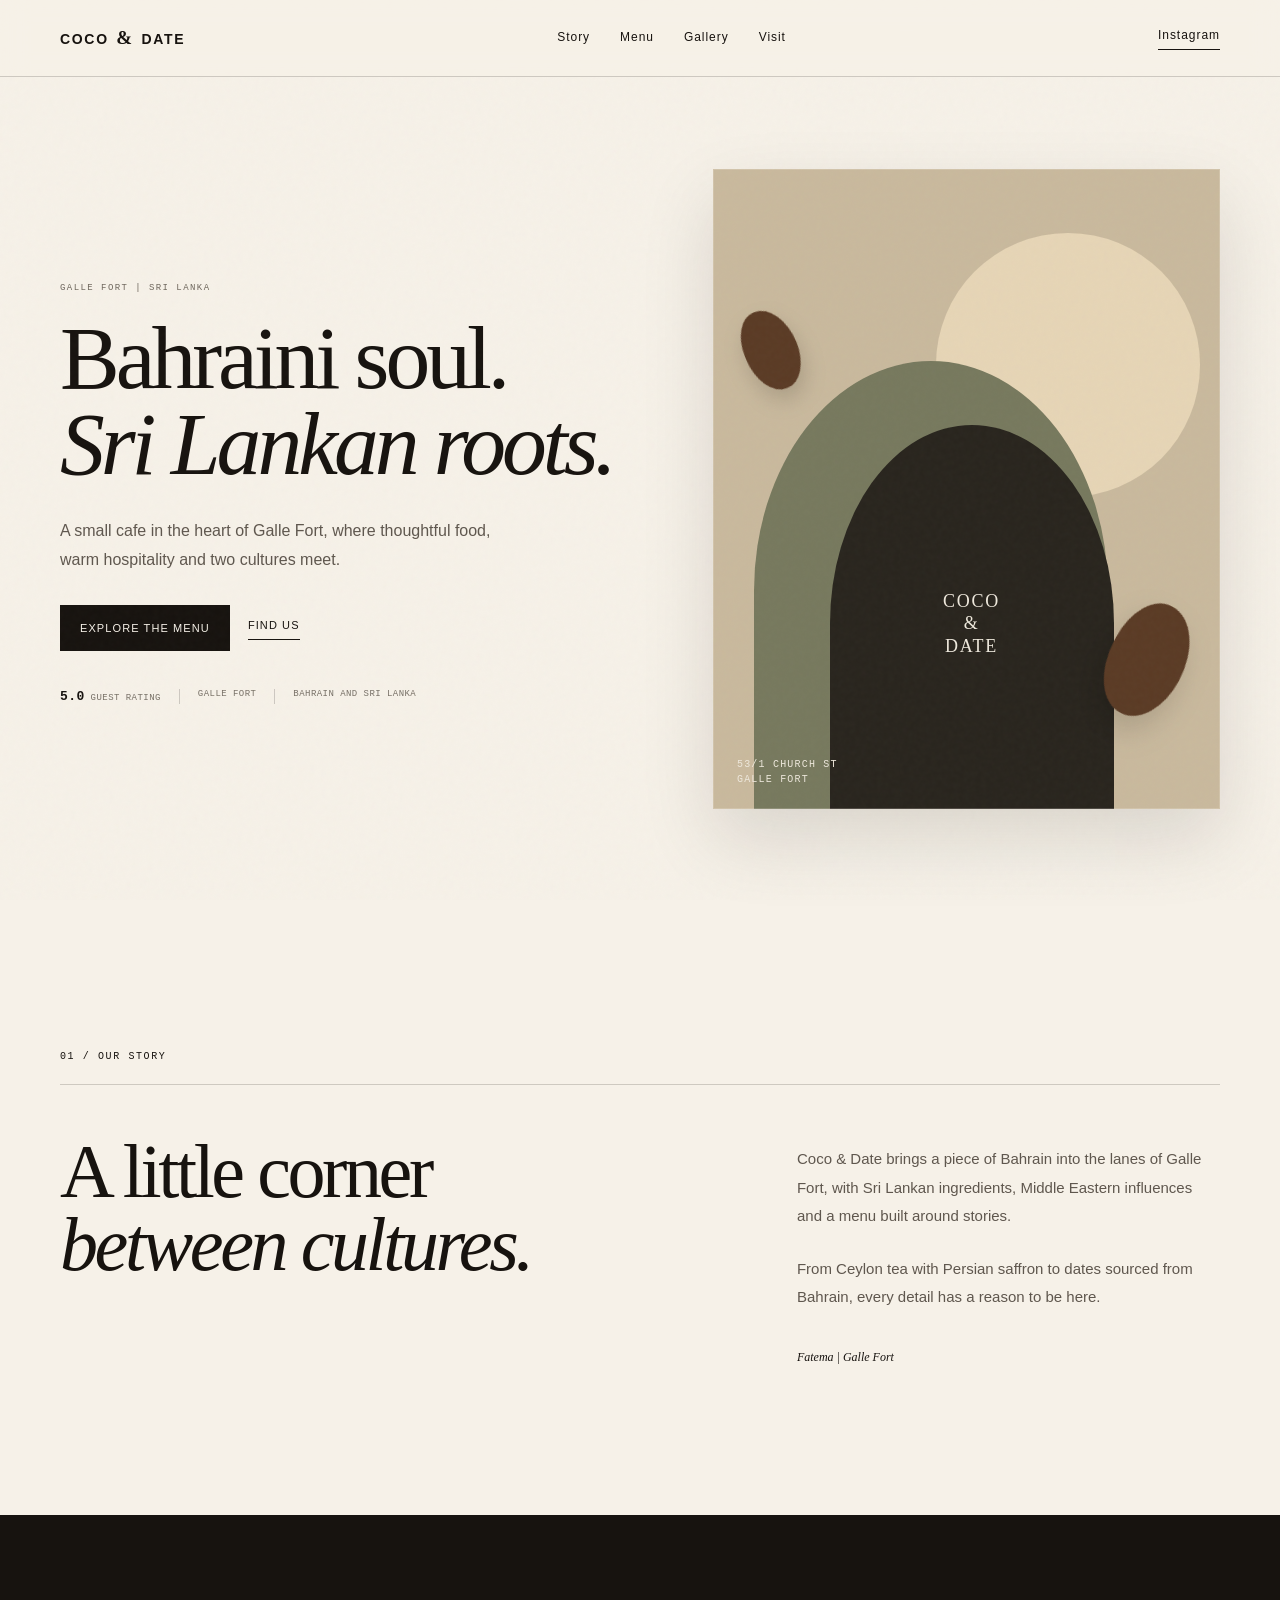
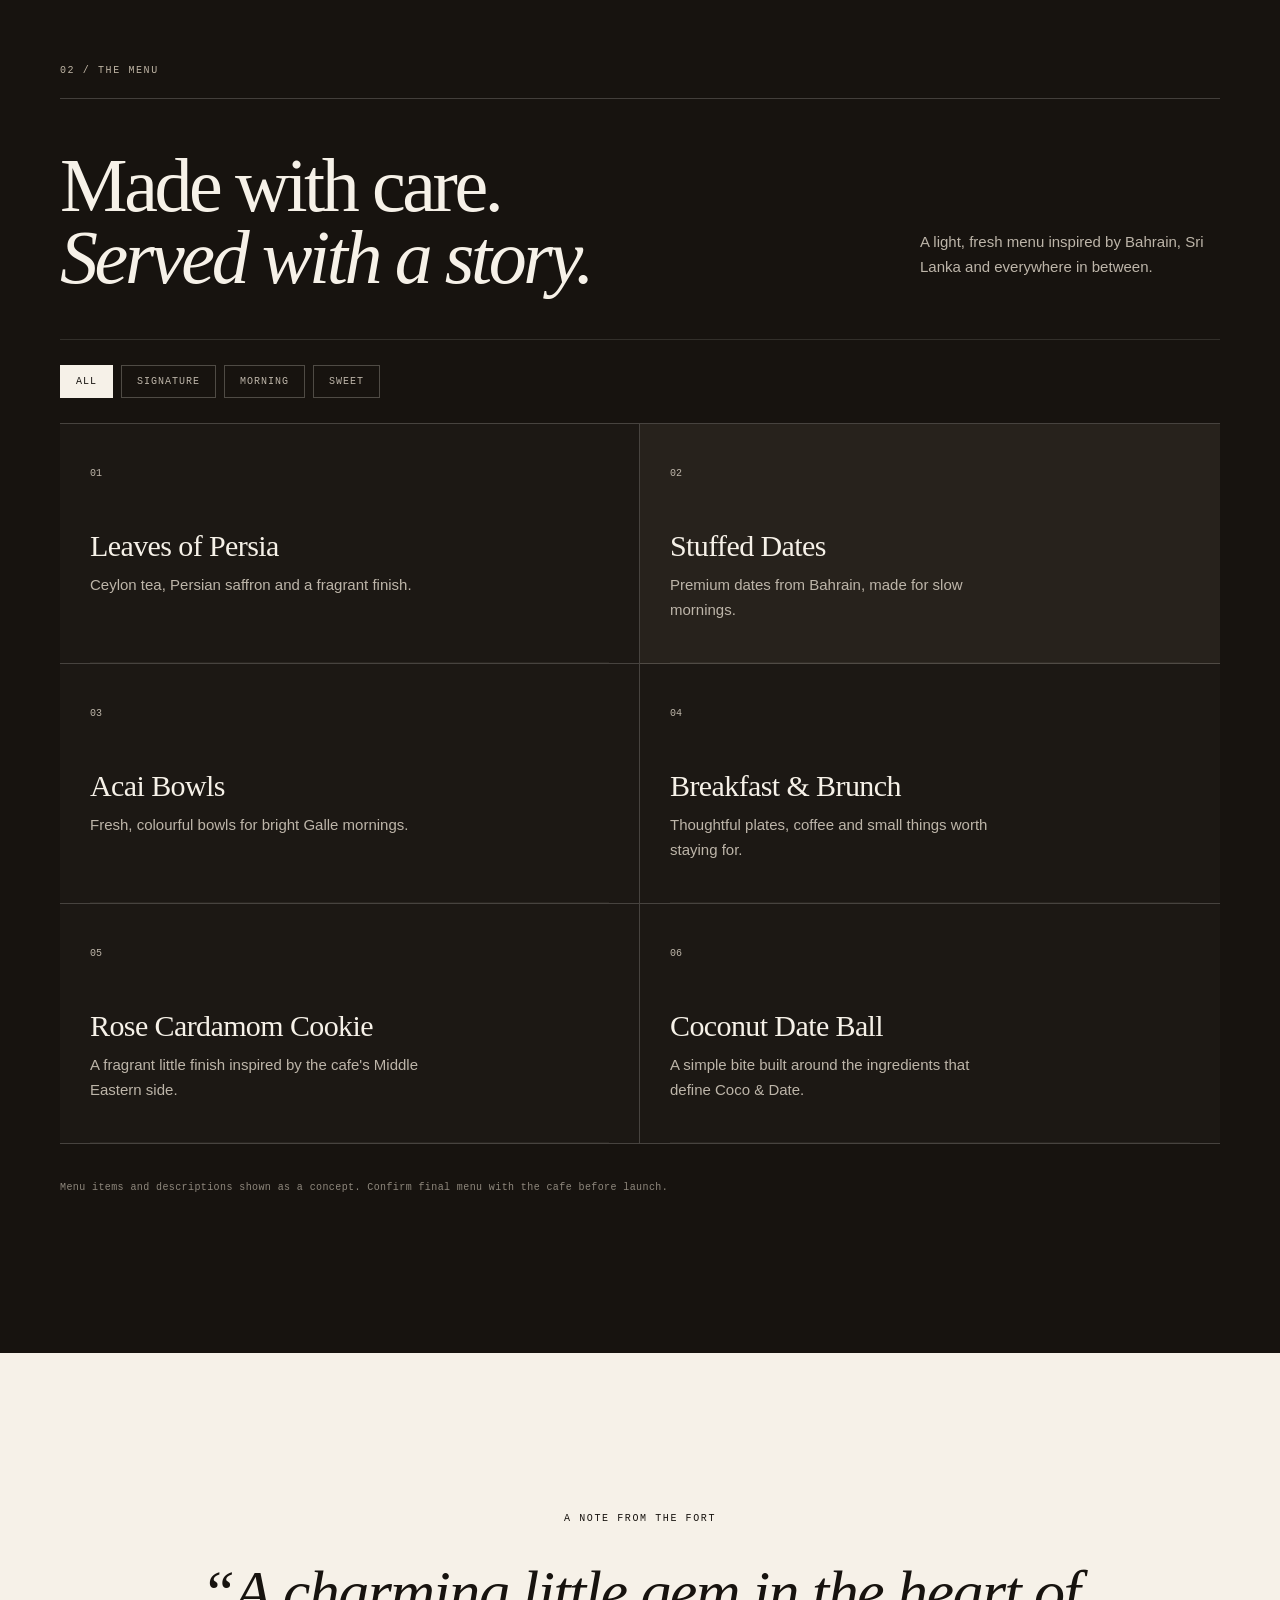
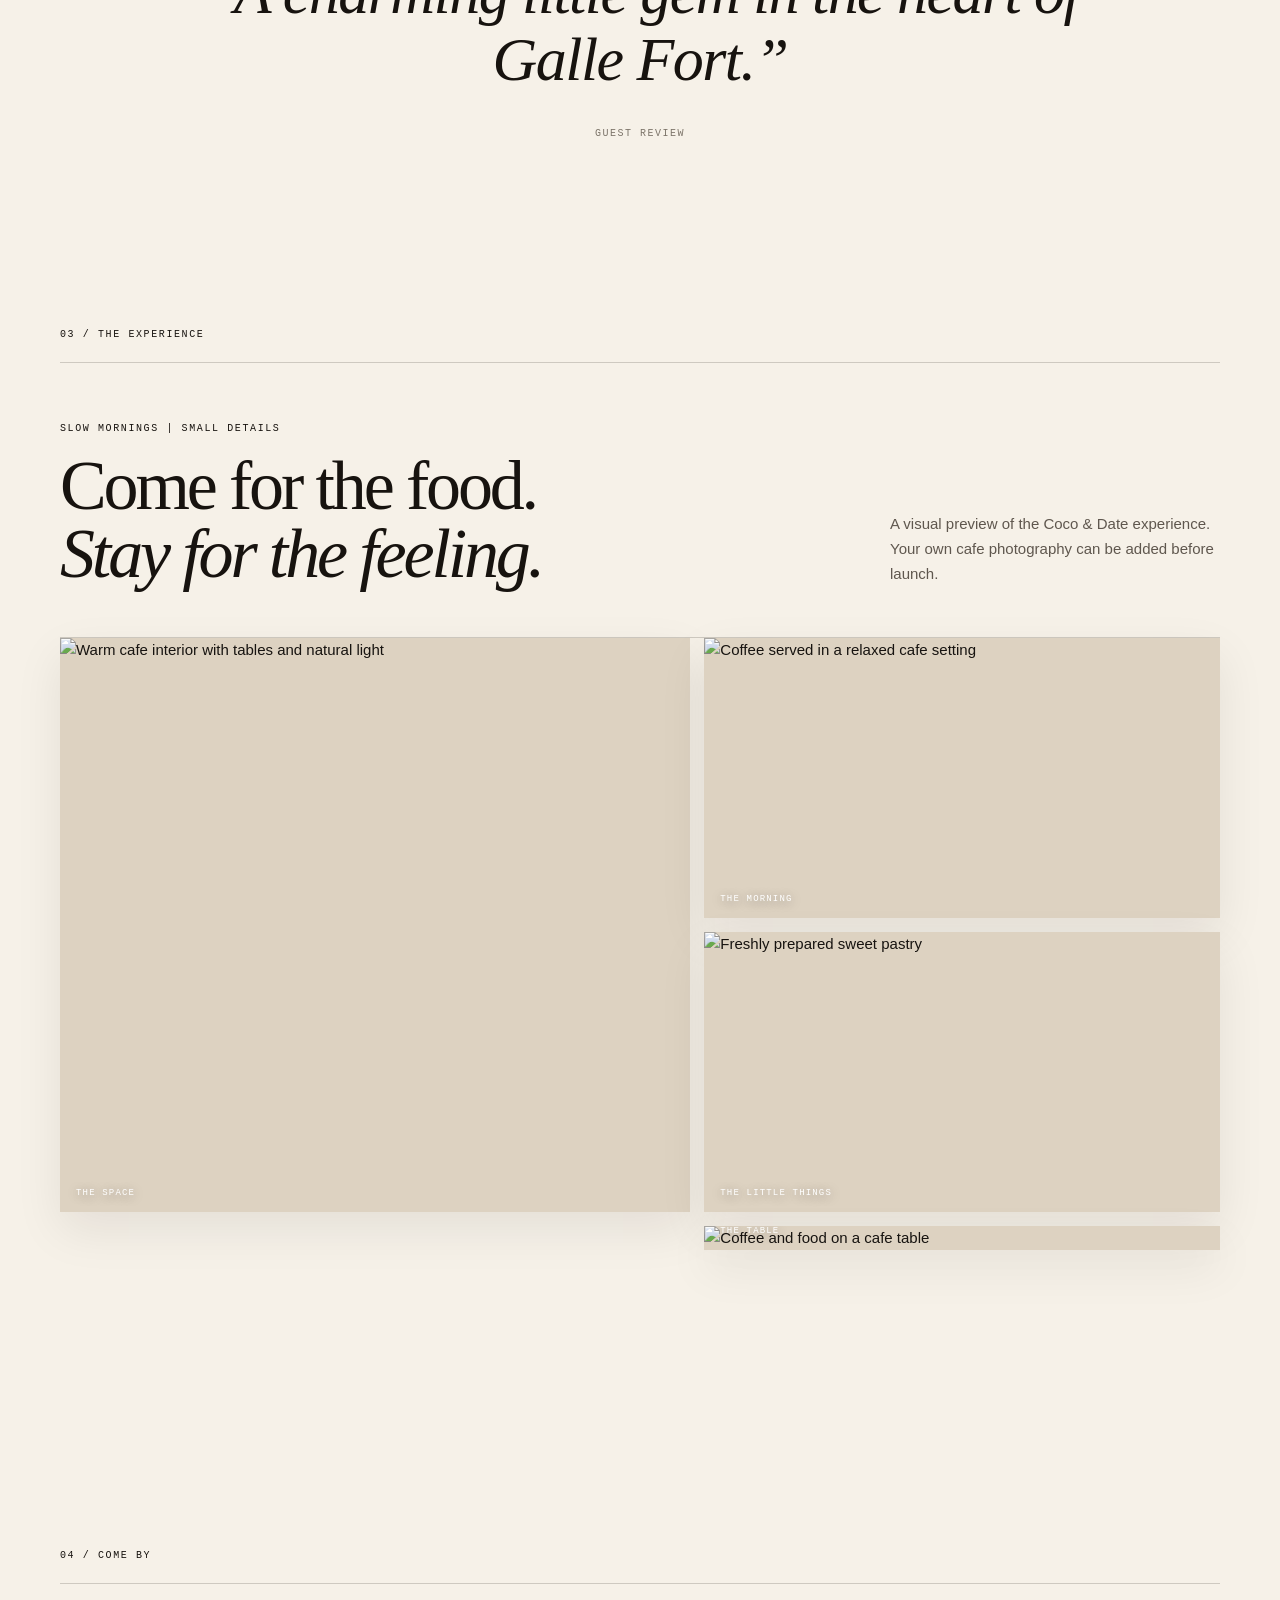
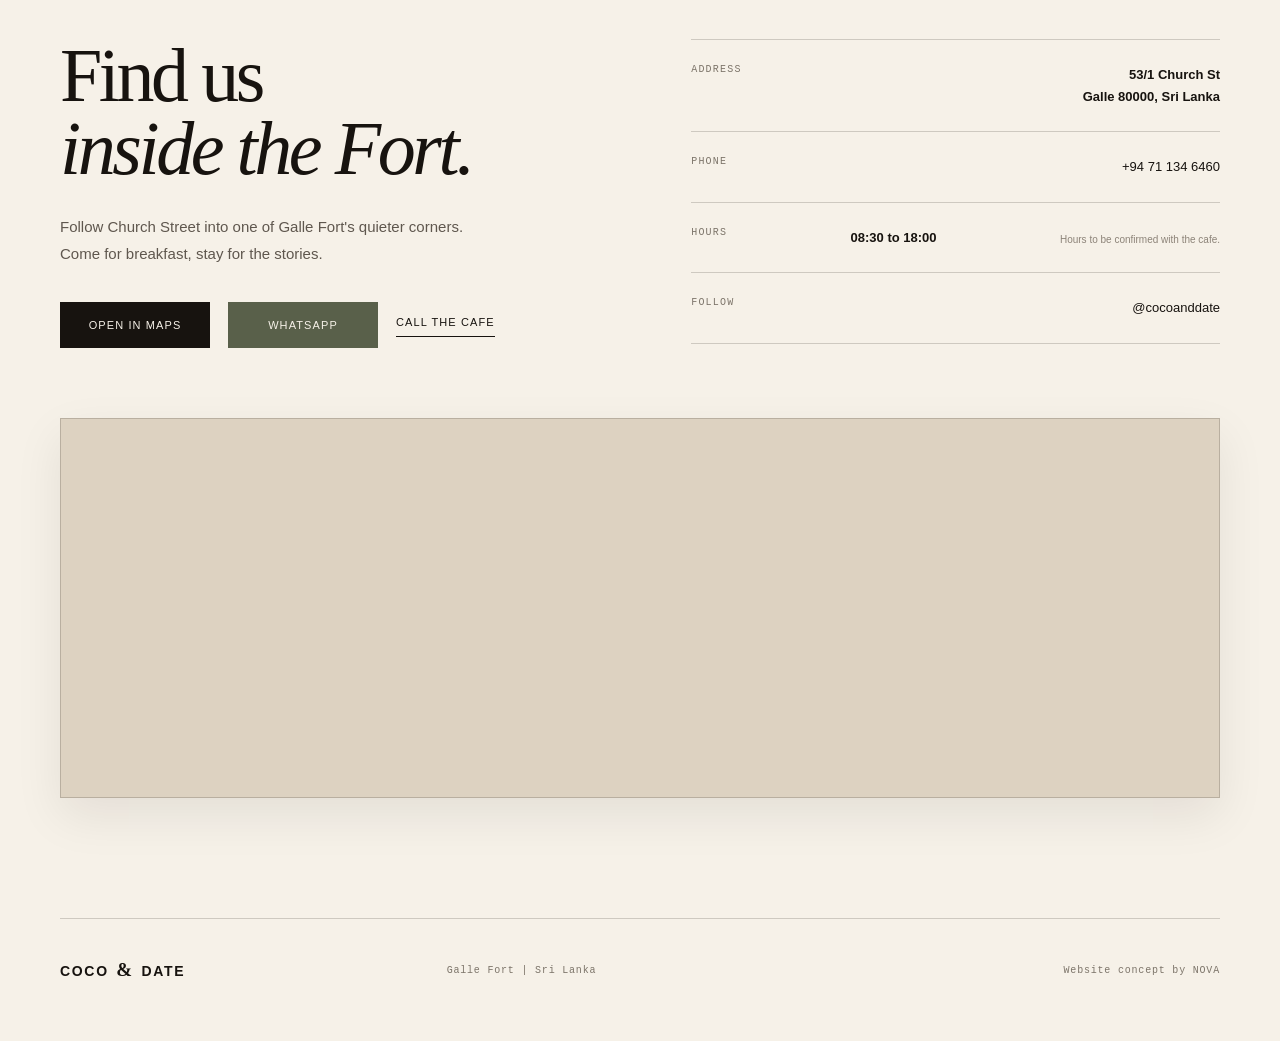
==== commit 97f06662: "Protect client demo from search indexing" ====
--- a/index.html
+++ b/index.html
@@ -5,13 +5,12 @@
   <meta name="viewport" content="width=device-width, initial-scale=1.0">
   <meta name="description" content="Coco & Date, a Bahraini and Sri Lankan cafe experience in Galle Fort.">
   <meta name="theme-color" content="#17130f">
-  <meta name="robots" content="index, follow">
+  <meta name="robots" content="noindex, nofollow, noarchive">
   <meta property="og:type" content="website">
   <meta property="og:title" content="Coco & Date | Galle Fort">
   <meta property="og:description" content="Bahraini soul. Sri Lankan roots. A cafe experience in Galle Fort.">
   <meta property="og:url" content="https://alphaoshyy.github.io/coco-date-website/">
   <meta name="twitter:card" content="summary">
-  <link rel="canonical" href="https://alphaoshyy.github.io/coco-date-website/">
   <link rel="icon" href="favicon.svg" type="image/svg+xml">
   <title>Coco & Date | Galle Fort</title>
   <link rel="preconnect" href="https://fonts.googleapis.com">
--- a/style.css
+++ b/style.css
@@ -1,6 +1,8 @@
 /* Coco & Date visual system */
 :root{--ink:#17130f;--cream:#eee8dc;--paper:#f6f1e8;--sand:#d7c7ac;--olive:#59604a;--line:rgba(23,19,15,.18);--serif:'Playfair Display',serif;--sans:'Manrope',sans-serif;--mono:'DM Mono',monospace}
-*{box-sizing:border-box}html{scroll-behavior:smooth;overflow-x:hidden}body{margin:0;background:var(--paper);color:var(--ink);font-family:var(--sans);font-size:15px;line-height:1.65;overflow-x:hidden}.skip-link{position:fixed;left:16px;top:-60px;z-index:100;padding:10px 14px;background:var(--ink);color:var(--paper);text-decoration:none;font-size:12px}.skip-link:focus{top:16px}.grain{position:fixed;inset:0;pointer-events:none;opacity:.055;z-index:20;background-image:url("data:image/svg+xml,%3Csvg viewBox='0 0 180 180' xmlns='http://www.w3.org/2000/svg'%3E%3Cfilter id='n'%3E%3CfeTurbulence type='fractalNoise' baseFrequency='.9' numOctaves='4' stitchTiles='stitch'/%3E%3C/filter%3E%3Crect width='100%25' height='100%25' filter='url(%23n)' opacity='.45'/%3E%3C/svg%3E")}.container{width:min(1160px,calc(100% - 48px));margin-inline:auto}.nav-wrap{position:sticky;top:0;z-index:30;background:rgba(246,241,232,.88);backdrop-filter:blur(14px);border-bottom:1px solid var(--line);transition:box-shadow .25s ease}.nav-wrap.scrolled{box-shadow:0 8px 30px rgba(23,19,15,.07)}.nav{height:76px;display:flex;align-items:center;justify-content:space-between;position:relative}.brand{font-size:14px;letter-spacing:.12em;font-weight:600;text-decoration:none;color:inherit}.brand span{font-family:var(--serif);font-size:19px;margin:0 2px}.nav-links{display:flex;gap:30px}.nav a{color:inherit}.nav-links a,.nav-cta,.menu-toggle{font-size:12px;text-decoration:none;letter-spacing:.08em}.nav-links a{transition:opacity .2s ease}.nav-links a:hover{opacity:.55}.nav-cta{border-bottom:1px solid var(--ink);padding-bottom:3px}.menu-toggle{display:none;border:0;background:transparent;color:inherit;text-transform:uppercase;padding:8px;cursor:pointer}.hero{min-height:calc(100vh - 76px);display:grid;grid-template-columns:1fr .9fr;align-items:center;gap:7vw;padding:80px 0}.eyebrow,.section-label{font:500 10px var(--mono);letter-spacing:.16em}.hero h1,.story h2,.menu-head h2,.visit h2,.gallery h2{font:500 clamp(52px,7vw,92px)/.96 var(--serif);letter-spacing:-.045em;margin:22px 0}.hero h1 em,.story h2 em,.menu-head h2 em,.visit h2 em,.gallery h2 em{font-style:italic}.hero-text{max-width:470px;font-size:16px;color:#5f574e;margin:30px 0}.hero-actions,.visit-actions{display:flex;align-items:center;gap:18px;flex-wrap:wrap}.button{display:inline-flex;align-items:center;gap:22px;padding:14px 20px;text-decoration:none;font-size:11px;letter-spacing:.1em;text-transform:uppercase;transition:transform .2s ease,opacity .2s ease}.button:hover{transform:translateY(-2px);opacity:.9}.button-dark{background:var(--ink);color:var(--paper)}.button-whatsapp{background:var(--olive);color:var(--paper)}.text-link{font-size:11px;letter-spacing:.1em;text-transform:uppercase;color:inherit;text-decoration:none;border-bottom:1px solid var(--ink);padding-bottom:5px}.hero-proof{display:flex;gap:18px;flex-wrap:wrap;margin-top:38px;font:10px var(--mono);letter-spacing:.05em;text-transform:uppercase;color:#777066}.hero-proof span{padding-right:18px;border-right:1px solid var(--line)}.hero-proof span:last-child{border-right:0;padding-right:0}.hero-proof strong{font-size:13px;color:var(--ink)}.hero-art{height:min(640px,70vw);min-height:500px;position:relative;overflow:hidden;background:#c9b99d}.sun{position:absolute;width:52%;aspect-ratio:1;border-radius:50%;background:#e6d5b6;top:10%;right:4%}.arch{position:absolute;border-radius:50% 50% 0 0}.arch-back{width:70%;height:72%;left:8%;bottom:-2%;background:#77795e}.arch-front{width:56%;height:62%;left:23%;bottom:-2%;background:#29251e;display:grid;place-items:center;color:#eee8dc;text-align:center;font:500 18px/1.25 var(--serif);letter-spacing:.1em}.date-shape{position:absolute;width:76px;height:118px;background:#5b3b25;border-radius:46% 54% 48% 52%;filter:drop-shadow(0 16px 15px rgba(0,0,0,.15));transform:rotate(28deg)}.date-one{right:7%;bottom:14%}.date-two{left:4%;top:19%;transform:rotate(-22deg) scale(.7)}.hero-note{position:absolute;left:24px;bottom:22px;color:#eee8dc;font:10px/1.5 var(--mono);letter-spacing:.12em}.section{padding:150px 0}.section-label{padding-bottom:22px;border-bottom:1px solid var(--line)}.story-grid{display:grid;grid-template-columns:1.2fr .8fr;gap:8vw;padding-top:50px}.story h2{font-size:clamp(48px,6vw,76px);margin:0}.story-copy{max-width:410px;padding-top:10px}.story-copy p{margin:0 0 24px;color:#5f574e}.signature{display:block;margin-top:38px;font:12px var(--serif);font-style:italic}.menu{background:var(--ink);color:var(--paper)}.menu .section-label{border-color:rgba(246,241,232,.2);color:#bfb5a5}.menu-head{display:flex;justify-content:space-between;align-items:end;gap:50px;padding:50px 0 45px}.menu-head h2{font-size:clamp(48px,6vw,76px);margin:0}.menu-head p{max-width:300px;color:#bdb5a9}.menu-tabs{display:flex;gap:8px;flex-wrap:wrap;margin-bottom:25px}.menu-tab{border:1px solid rgba(246,241,232,.25);background:transparent;color:#bdb5a9;padding:10px 15px;font:10px var(--mono);letter-spacing:.1em;text-transform:uppercase;cursor:pointer;transition:all .2s ease}.menu-tab:hover,.menu-tab.active{background:var(--paper);color:var(--ink);border-color:var(--paper)}.menu-grid{display:grid;grid-template-columns:repeat(2,1fr);border-top:1px solid rgba(246,241,232,.2)}.menu-card{min-height:240px;padding:35px 30px;border-bottom:1px solid rgba(246,241,232,.2);transition:background .25s ease}.menu-card:hover{background:#24201a}.menu-card:nth-child(odd){border-right:1px solid rgba(246,241,232,.2)}.menu-card.hidden{display:none}.menu-card span{font:10px var(--mono);color:#bdb5a9}.menu-card h3{font:500 30px var(--serif);margin:45px 0 10px}.menu-card p{max-width:330px;color:#bdb5a9;margin:0}.menu-card.featured{background:#27221c}.menu-note{font:10px var(--mono);letter-spacing:.04em;color:#8f887d;padding-top:28px}.quote{text-align:center;padding-bottom:100px}.quote blockquote{font:italic 500 clamp(34px,5vw,62px)/1.08 var(--serif);max-width:900px;margin:35px auto}.quote-source{font:10px var(--mono);text-transform:uppercase;letter-spacing:.15em;color:#7c7469}.gallery{padding-top:80px}.gallery-head{display:flex;justify-content:space-between;align-items:end;gap:60px;padding:50px 0}.gallery h2{font-size:clamp(46px,5.5vw,70px);margin:18px 0 0}.gallery-intro{max-width:330px;color:#5f574e;margin:0}.gallery-grid{display:grid;grid-template-columns:1.1fr .9fr;grid-template-rows:280px 280px;gap:14px}.gallery-item{margin:0;position:relative;overflow:hidden;background:#ddd2c1;min-height:0}.gallery-item img{width:100%;height:100%;max-width:100%;object-fit:cover;display:block;filter:saturate(.82) sepia(.08);transition:transform .7s ease,filter .4s ease}.gallery-item:hover img{transform:scale(1.035);filter:saturate(.95) sepia(0)}.gallery-tall{grid-row:1 / span 2}.gallery-wide{grid-column:2}.gallery-small{grid-column:2}.gallery-item figcaption{position:absolute;left:16px;bottom:14px;color:#fff;font:9px var(--mono);letter-spacing:.13em;text-shadow:0 2px 12px rgba(0,0,0,.45)}.visit-grid{display:grid;grid-template-columns:1fr 1fr;gap:8vw;padding-top:55px}.visit-copy h2{margin:0 0 28px;font-size:clamp(50px,6vw,76px)}.visit-copy p{max-width:420px;color:#5f574e;margin-bottom:35px}.visit-card{border-top:1px solid var(--line)}.visit-card>div{padding:24px 0;border-bottom:1px solid var(--line);display:flex;justify-content:space-between;gap:30px}.visit-card span{font:10px var(--mono);letter-spacing:.12em;color:#7c7469}.visit-card strong,.visit-card a{font-size:13px;text-align:right;color:inherit;text-decoration:none}.visit-card a:hover{text-decoration:underline}.visit-card small{display:block;color:#8c8378;font-size:10px;margin-top:5px;text-align:right}.map-wrap{margin-top:70px;height:380px;overflow:hidden;border:1px solid var(--line);background:#ddd2c1}.map-wrap iframe{width:100%;height:100%;border:0;filter:grayscale(1) contrast(.9) sepia(.08)}.footer{padding:35px 0 55px;border-top:1px solid var(--line);display:grid;grid-template-columns:1fr 1fr 1fr;align-items:center}.footer p{font:10px var(--mono);letter-spacing:.08em;color:#7c7469;margin:0}.footer-note{text-align:right}.reveal{opacity:0;transform:translateY(24px);transition:opacity .8s ease,transform .8s ease}.reveal.visible{opacity:1;transform:none}.delay-1{transition-delay:.12s}.delay-2{transition-delay:.22s}:focus-visible{outline:2px solid var(--olive);outline-offset:4px}
-@media(max-width:800px){.container{width:calc(100% - 32px);max-width:600px}.nav{height:68px}.menu-toggle{display:block}.nav-links{position:absolute;left:0;right:0;top:68px;display:grid;gap:0;background:var(--paper);border-bottom:1px solid var(--line);max-height:0;overflow:hidden;transition:max-height .3s ease}.nav-links.open{max-height:300px}.nav-links a{padding:16px 0;border-top:1px solid var(--line)}.nav-cta{display:none}.hero{min-height:auto;grid-template-columns:1fr;gap:45px;padding:55px 0 80px}.hero h1{font-size:clamp(44px,13vw,58px);overflow-wrap:break-word}.hero-text{font-size:15px;margin:24px 0}.hero-art{width:100%;height:105vw;min-height:360px;max-height:520px}.hero-proof{gap:8px;margin-top:30px}.hero-proof span{padding-right:8px;font-size:9px}.hero-proof span:last-child{border-right:0}.section{padding:90px 0}.story-grid,.visit-grid{grid-template-columns:1fr;gap:45px}.story h2{font-size:clamp(42px,11vw,58px)}.menu-head,.gallery-head{display:block}.menu-head p,.gallery-intro{margin-top:25px}.menu-grid{grid-template-columns:1fr}.menu-card{min-height:210px;padding:28px 20px}.menu-card:nth-child(odd){border-right:0}.menu-card h3{font-size:27px;margin:38px 0 10px}.gallery{padding-top:60px}.gallery-grid{display:grid;grid-template-columns:1fr 1fr;grid-template-rows:220px 150px 150px;gap:10px}.gallery-tall{grid-column:1 / span 2;grid-row:auto}.gallery-wide{grid-column:1 / span 2}.gallery-small{grid-column:auto}.gallery-item img{width:100%;height:100%;object-fit:cover}.footer{grid-template-columns:1fr;gap:18px}.footer-note{text-align:left}.visit-card>div{display:grid;grid-template-columns:82px minmax(0,1fr);gap:16px}.visit-card strong,.visit-card a,.visit-card small{text-align:left;overflow-wrap:anywhere}.hero-actions,.visit-actions{gap:14px}.button{padding:13px 16px}.map-wrap{height:280px;margin-top:55px}}
+*{box-sizing:border-box}html{scroll-behavior:smooth;overflow-x:hidden}body{margin:0;background:var(--paper);color:var(--ink);font-family:var(--sans);font-size:15px;line-height:1.65;overflow-x:hidden}.skip-link{position:fixed;left:16px;top:-60px;z-index:100;padding:10px 14px;background:var(--ink);color:var(--paper);text-decoration:none;font-size:12px}.skip-link:focus{top:16px}.grain{position:fixed;inset:0;pointer-events:none;opacity:.055;z-index:20;background-image:url("data:image/svg+xml,%3Csvg viewBox='0 0 180 180' xmlns='http://www.w3.org/2000/svg'%3E%3Cfilter id='n'%3E%3CfeTurbulence type='fractalNoise' baseFrequency='.9' numOctaves='4' stitchTiles='stitch'/%3E%3C/filter%3E%3Crect width='100%25' height='100%25' filter='url(%23n)' opacity='.45'/%3E%3C/svg%3E")}.container{width:min(1160px,calc(100% - 48px));margin-inline:auto}.nav-wrap{position:sticky;top:0;z-index:30;background:rgba(246,241,232,.88);backdrop-filter:blur(14px);border-bottom:1px solid var(--line);transition:box-shadow .25s ease}.nav-wrap.scrolled{box-shadow:0 8px 30px rgba(23,19,15,.07)}.nav{height:76px;display:flex;align-items:center;justify-content:space-between;position:relative}.brand{font-size:14px;letter-spacing:.12em;font-weight:600;text-decoration:none;color:inherit}.brand span{font-family:var(--serif);font-size:19px;margin:0 2px}.nav-links{display:flex;gap:30px}.nav a{color:inherit}.nav-links a,.nav-cta,.menu-toggle{font-size:12px;text-decoration:none;letter-spacing:.08em}.nav-links a{transition:opacity .2s ease}.nav-links a:hover{opacity:.55}.nav-cta{border-bottom:1px solid var(--ink);padding-bottom:3px}.menu-toggle{display:none;border:0;background:transparent;color:inherit;text-transform:uppercase;padding:8px;cursor:pointer}.hero{min-height:calc(100vh - 76px);display:grid;grid-template-columns:1fr .9fr;align-items:center;gap:7vw;padding:80px 0}.eyebrow,.section-label{font:500 10px var(--mono);letter-spacing:.16em}.hero h1,.story h2,.menu-head h2,.visit h2,.gallery h2{font:500 clamp(52px,7vw,92px)/.96 var(--serif);letter-spacing:-.045em;margin:22px 0}.hero h1 em,.story h2 em,.menu-head h2 em,.visit h2 em,.gallery h2 em{font-style:italic}.hero-text{max-width:470px;font-size:16px;color:#5f574e;margin:30px 0}.hero-actions,.visit-actions{display:flex;align-items:center;gap:18px;flex-wrap:wrap}.button{display:inline-flex;align-items:center;justify-content:center;gap:22px;padding:14px 20px;text-decoration:none;font-size:11px;letter-spacing:.1em;text-transform:uppercase;transition:transform .2s ease,opacity .2s ease,box-shadow .2s ease}.button:hover{transform:translateY(-2px);opacity:.9;box-shadow:0 10px 24px rgba(23,19,15,.13)}.button-dark{background:var(--ink);color:var(--paper)}.button-whatsapp{background:var(--olive);color:var(--paper)}.text-link{font-size:11px;letter-spacing:.1em;text-transform:uppercase;color:inherit;text-decoration:none;border-bottom:1px solid var(--ink);padding-bottom:5px}.hero-proof{display:flex;gap:18px;flex-wrap:wrap;margin-top:38px;font:10px var(--mono);letter-spacing:.05em;text-transform:uppercase;color:#777066}.hero-proof span{padding-right:18px;border-right:1px solid var(--line)}.hero-proof span:last-child{border-right:0;padding-right:0}.hero-proof strong{font-size:13px;color:var(--ink)}.hero-art{height:min(640px,70vw);min-height:500px;position:relative;overflow:hidden;background:#c9b99d;box-shadow:0 30px 70px rgba(23,19,15,.12)}.sun{position:absolute;width:52%;aspect-ratio:1;border-radius:50%;background:#e6d5b6;top:10%;right:4%}.arch{position:absolute;border-radius:50% 50% 0 0}.arch-back{width:70%;height:72%;left:8%;bottom:-2%;background:#77795e}.arch-front{width:56%;height:62%;left:23%;bottom:-2%;background:#29251e;display:grid;place-items:center;color:#eee8dc;text-align:center;font:500 18px/1.25 var(--serif);letter-spacing:.1em}.date-shape{position:absolute;width:76px;height:118px;background:#5b3b25;border-radius:46% 54% 48% 52%;filter:drop-shadow(0 16px 15px rgba(0,0,0,.15));transform:rotate(28deg)}.date-one{right:7%;bottom:14%}.date-two{left:4%;top:19%;transform:rotate(-22deg) scale(.7)}.hero-note{position:absolute;left:24px;bottom:22px;color:#eee8dc;font:10px/1.5 var(--mono);letter-spacing:.12em}.section{padding:150px 0}.section-label{padding-bottom:22px;border-bottom:1px solid var(--line)}.story-grid{display:grid;grid-template-columns:1.2fr .8fr;gap:8vw;padding-top:50px}.story h2{font-size:clamp(48px,6vw,76px);margin:0}.story-copy{max-width:410px;padding-top:10px}.story-copy p{margin:0 0 24px;color:#5f574e}.signature{display:block;margin-top:38px;font:12px var(--serif);font-style:italic}.menu{background:var(--ink);color:var(--paper)}.menu .section-label{border-color:rgba(246,241,232,.2);color:#bfb5a5}.menu-head{display:flex;justify-content:space-between;align-items:end;gap:50px;padding:50px 0 45px}.menu-head h2{font-size:clamp(48px,6vw,76px);margin:0}.menu-head p{max-width:300px;color:#bdb5a9}.menu-tabs{display:flex;gap:8px;flex-wrap:wrap;margin-bottom:25px}.menu-tab{border:1px solid rgba(246,241,232,.25);background:transparent;color:#bdb5a9;padding:10px 15px;font:10px var(--mono);letter-spacing:.1em;text-transform:uppercase;cursor:pointer;transition:all .2s ease}.menu-tab:hover,.menu-tab.active{background:var(--paper);color:var(--ink);border-color:var(--paper)}.menu-grid{display:grid;grid-template-columns:repeat(2,1fr);border-top:1px solid rgba(246,241,232,.2)}.menu-card{min-height:240px;padding:35px 30px;border-bottom:1px solid rgba(246,241,232,.2);transition:background .25s ease,transform .25s ease}.menu-card:hover{background:#24201a;transform:translateY(-3px)}.menu-card:nth-child(odd){border-right:1px solid rgba(246,241,232,.2)}.menu-card.hidden{display:none}.menu-card span{font:10px var(--mono);color:#bdb5a9}.menu-card h3{font:500 30px var(--serif);margin:45px 0 10px}.menu-card p{max-width:330px;color:#bdb5a9;margin:0}.menu-card.featured{background:#27221c}.menu-note{font:10px var(--mono);letter-spacing:.04em;color:#8f887d;padding-top:28px}.quote{text-align:center;padding-bottom:100px}.quote blockquote{font:italic 500 clamp(34px,5vw,62px)/1.08 var(--serif);max-width:900px;margin:35px auto}.quote-source{font:10px var(--mono);text-transform:uppercase;letter-spacing:.15em;color:#7c7469}.gallery{padding-top:80px}.gallery-head{display:flex;justify-content:space-between;align-items:end;gap:60px;padding:50px 0}.gallery h2{font-size:clamp(46px,5.5vw,70px);margin:18px 0 0}.gallery-intro{max-width:330px;color:#5f574e;margin:0}.gallery-grid{display:grid;grid-template-columns:1.1fr .9fr;grid-template-rows:280px 280px;gap:14px}.gallery-item{margin:0;position:relative;overflow:hidden;background:#ddd2c1;min-height:0}.gallery-item img{width:100%;height:100%;max-width:100%;object-fit:cover;display:block;filter:saturate(.82) sepia(.08);transition:transform .7s ease,filter .4s ease}.gallery-item:hover img{transform:scale(1.035);filter:saturate(.95) sepia(0)}.gallery-tall{grid-row:1 / span 2}.gallery-wide{grid-column:2}.gallery-small{grid-column:2}.gallery-item figcaption{position:absolute;left:16px;bottom:14px;color:#fff;font:9px var(--mono);letter-spacing:.13em;text-shadow:0 2px 12px rgba(0,0,0,.45)}.visit-grid{display:grid;grid-template-columns:1fr 1fr;gap:8vw;padding-top:55px}.visit-copy h2{margin:0 0 28px;font-size:clamp(50px,6vw,76px)}.visit-copy p{max-width:420px;color:#5f574e;margin-bottom:35px}.visit-card{border-top:1px solid var(--line)}.visit-card>div{padding:24px 0;border-bottom:1px solid var(--line);display:flex;justify-content:space-between;gap:30px}.visit-card span{font:10px var(--mono);letter-spacing:.12em;color:#7c7469}.visit-card strong,.visit-card a{font-size:13px;text-align:right;color:inherit;text-decoration:none}.visit-card a:hover{text-decoration:underline}.visit-card small{display:block;color:#8c8378;font-size:10px;margin-top:5px;text-align:right}.map-wrap{margin-top:70px;height:380px;overflow:hidden;border:1px solid var(--line);background:#ddd2c1}.map-wrap iframe{width:100%;height:100%;border:0;filter:grayscale(1) contrast(.9) sepia(.08)}.footer{padding:35px 0 55px;border-top:1px solid var(--line);display:grid;grid-template-columns:1fr 1fr 1fr;align-items:center}.footer p{font:10px var(--mono);letter-spacing:.08em;color:#7c7469;margin:0}.footer-note{text-align:right}.reveal{opacity:0;transform:translateY(24px);transition:opacity .8s ease,transform .8s ease}.reveal.visible{opacity:1;transform:none}.delay-1{transition-delay:.12s}.delay-2{transition-delay:.22s}:focus-visible{outline:2px solid var(--olive);outline-offset:4px}
+/* Client-ready refinements */
+.hero-copy{position:relative;z-index:2}.hero .eyebrow{font-size:9px;color:#6e665c}.hero-text{line-height:1.8}.hero-actions{margin-top:4px}.hero-proof{font-size:9px}.hero-proof span:first-child{font-weight:500}.hero-art:after{content:"";position:absolute;inset:0;border:1px solid rgba(246,241,232,.18);pointer-events:none}.story{position:relative}.story-copy{font-size:15px;line-height:1.9}.menu-head{border-bottom:1px solid rgba(246,241,232,.12);margin-bottom:25px}.menu-grid{background:rgba(246,241,232,.02)}.menu-card{position:relative}.menu-card h3{letter-spacing:-.02em}.menu-card:after{content:"";position:absolute;left:30px;right:30px;bottom:0;height:1px;background:rgba(246,241,232,.05)}.quote{max-width:1100px}.quote blockquote{letter-spacing:-.025em}.gallery-head{border-bottom:1px solid var(--line)}.gallery-item{box-shadow:0 18px 45px rgba(23,19,15,.08)}.visit{padding-bottom:120px}.visit-copy p{line-height:1.8}.visit-actions .button{min-width:150px}.map-wrap{box-shadow:0 18px 45px rgba(23,19,15,.08)}.footer{margin-top:0}
+@media(max-width:800px){.container{width:calc(100% - 32px);max-width:600px}.nav{height:68px}.menu-toggle{display:block}.nav-links{position:absolute;left:0;right:0;top:68px;display:grid;gap:0;background:var(--paper);border-bottom:1px solid var(--line);max-height:0;overflow:hidden;transition:max-height .3s ease}.nav-links.open{max-height:300px}.nav-links a{padding:16px 0;border-top:1px solid var(--line)}.nav-cta{display:none}.hero{min-height:auto;grid-template-columns:1fr;gap:45px;padding:55px 0 80px}.hero h1{font-size:clamp(44px,13vw,58px);overflow-wrap:break-word}.hero-text{font-size:15px;margin:24px 0}.hero-art{width:100%;height:105vw;min-height:360px;max-height:520px}.hero-proof{gap:8px;margin-top:30px}.hero-proof span{padding-right:8px;font-size:9px}.hero-proof span:last-child{border-right:0}.section{padding:90px 0}.story-grid,.visit-grid{grid-template-columns:1fr;gap:45px}.story h2{font-size:clamp(42px,11vw,58px)}.menu-head,.gallery-head{display:block}.menu-head p,.gallery-intro{margin-top:25px}.menu-grid{grid-template-columns:1fr}.menu-card{min-height:210px;padding:28px 20px}.menu-card:nth-child(odd){border-right:0}.menu-card h3{font-size:27px;margin:38px 0 10px}.menu-card:after{left:20px;right:20px}.gallery{padding-top:60px}.gallery-grid{display:grid;grid-template-columns:1fr 1fr;grid-template-rows:220px 150px 150px;gap:10px}.gallery-tall{grid-column:1 / span 2;grid-row:auto}.gallery-wide{grid-column:1 / span 2}.gallery-small{grid-column:auto}.gallery-item img{width:100%;height:100%;object-fit:cover}.footer{grid-template-columns:1fr;gap:18px}.footer-note{text-align:left}.visit-card>div{display:grid;grid-template-columns:82px minmax(0,1fr);gap:16px}.visit-card strong,.visit-card a,.visit-card small{text-align:left;overflow-wrap:anywhere}.hero-actions,.visit-actions{gap:14px}.button{padding:13px 16px}.map-wrap{height:280px;margin-top:55px}.visit-actions .button{min-width:0}}
 @media(max-width:420px){.container{width:calc(100% - 24px)}.nav{height:64px}.nav-links{top:64px}.hero{padding-top:45px}.hero-art{min-height:320px}.hero-note{left:16px;bottom:16px;font-size:9px}.date-shape{width:58px;height:90px}.menu-card{min-height:190px;padding:24px 16px}.menu-card h3{font-size:25px}.gallery-grid{grid-template-rows:190px 135px 135px}.visit-card>div{grid-template-columns:72px minmax(0,1fr);gap:12px}.button{width:100%;justify-content:center}.text-link{display:inline-block}.map-wrap{height:250px}}
 @media(prefers-reduced-motion:reduce){html{scroll-behavior:auto}.reveal{opacity:1;transform:none;transition:none}.button,.gallery-item img,.menu-tab{transition:none}.nav-links{transition:none}}
